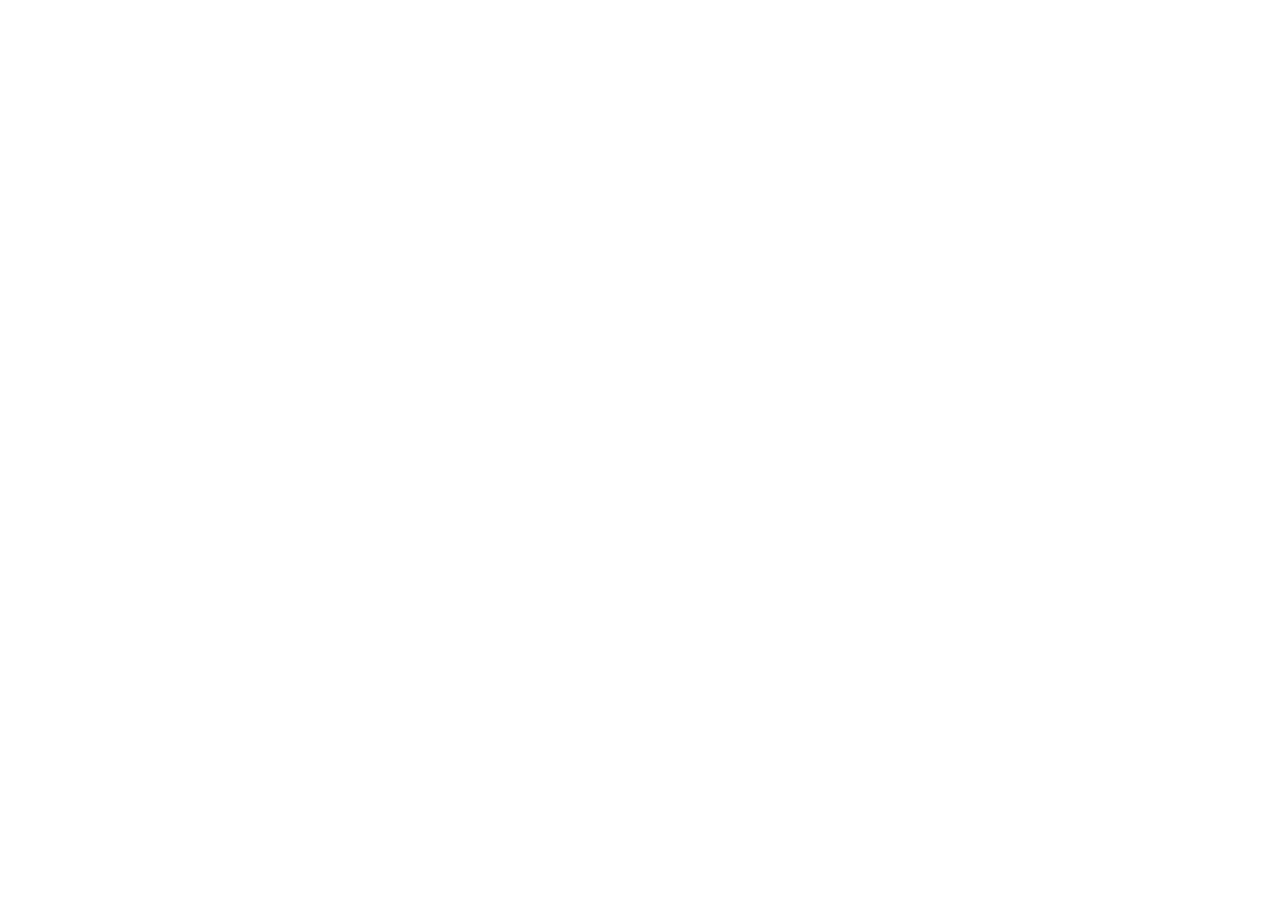
==== index.html @ e893b267 "Initialize Seven Minutes live review" ====
<!doctype html>
<html lang="en">
<head>
<meta charset="utf-8">
<meta name="viewport" content="width=device-width, initial-scale=1">
<title>Seven Minutes - Decision Memo v0.5 · Live Review</title>
<link rel="stylesheet" href="style.css">
<link rel="stylesheet" href="review.css">
</head>
<body>
<div id="app" class="doc" aria-live="polite"></div>
<script src="app.js" defer></script>
</body>
</html>
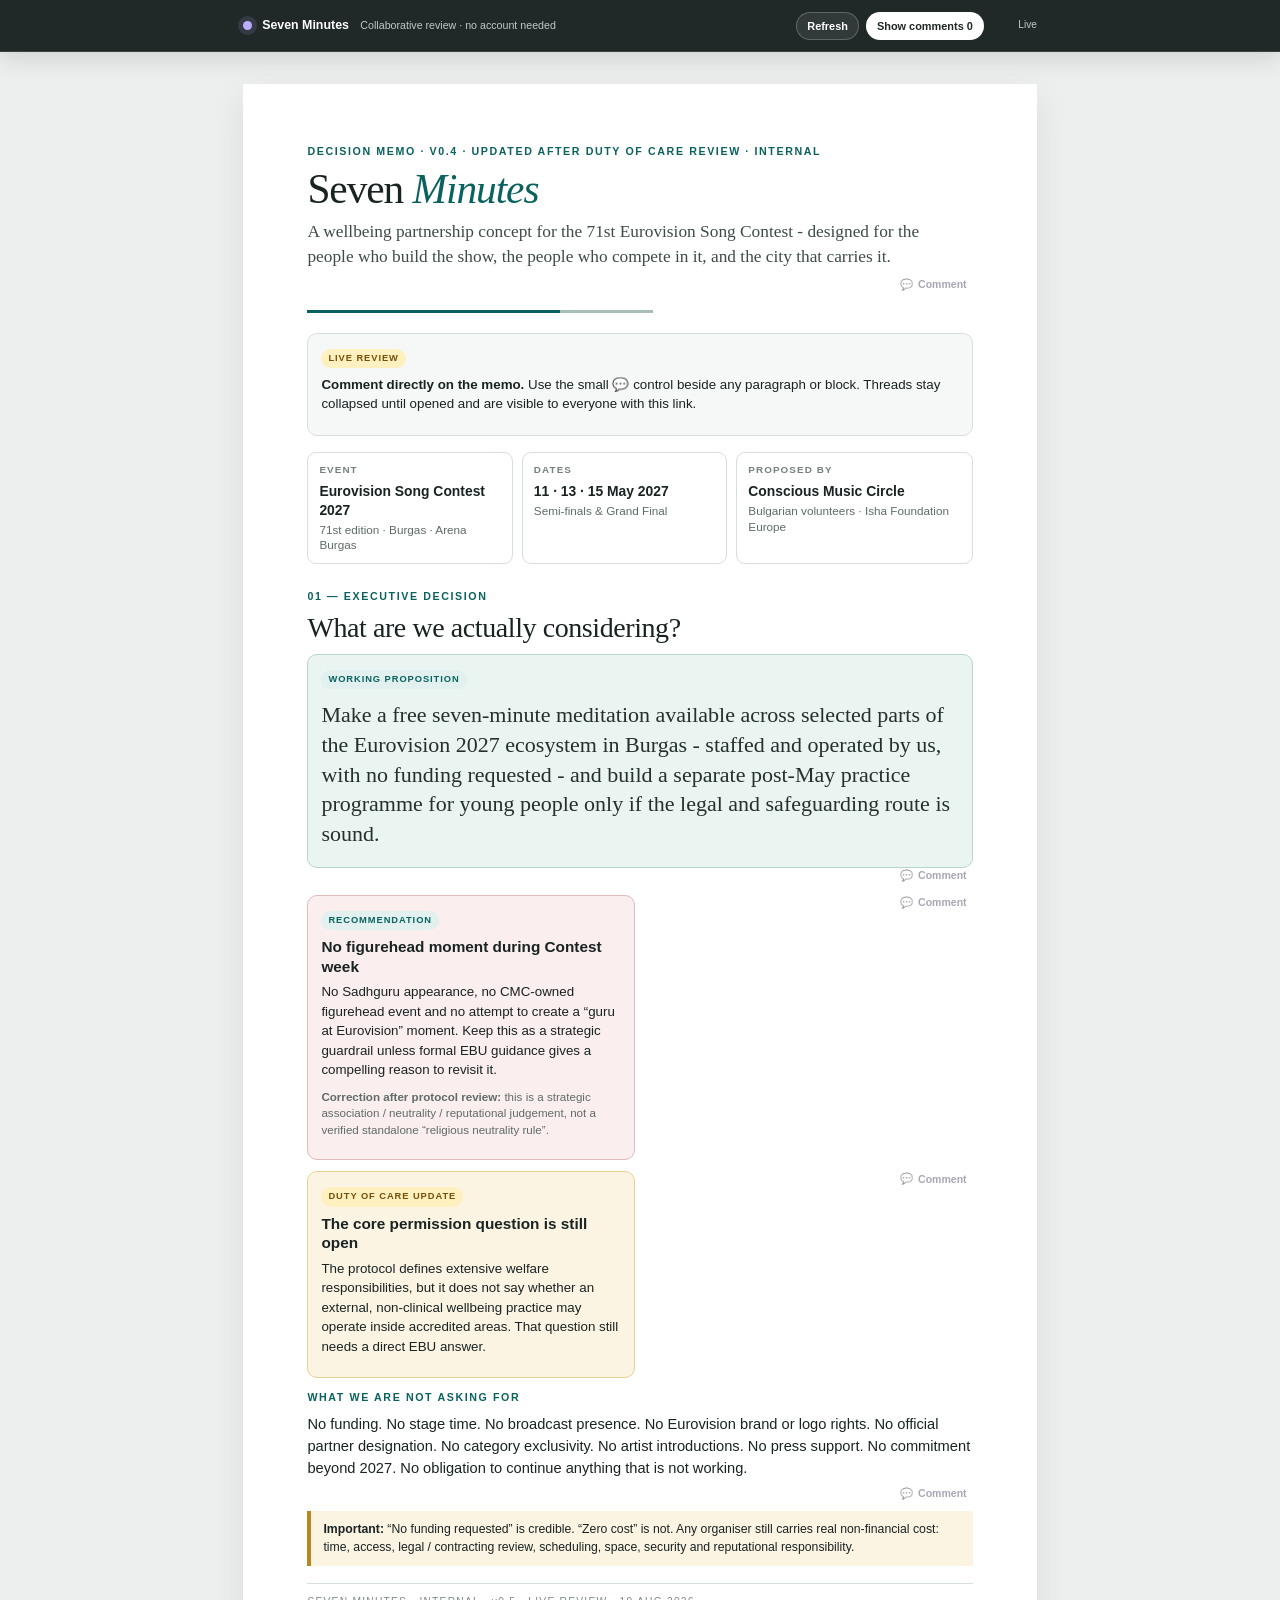
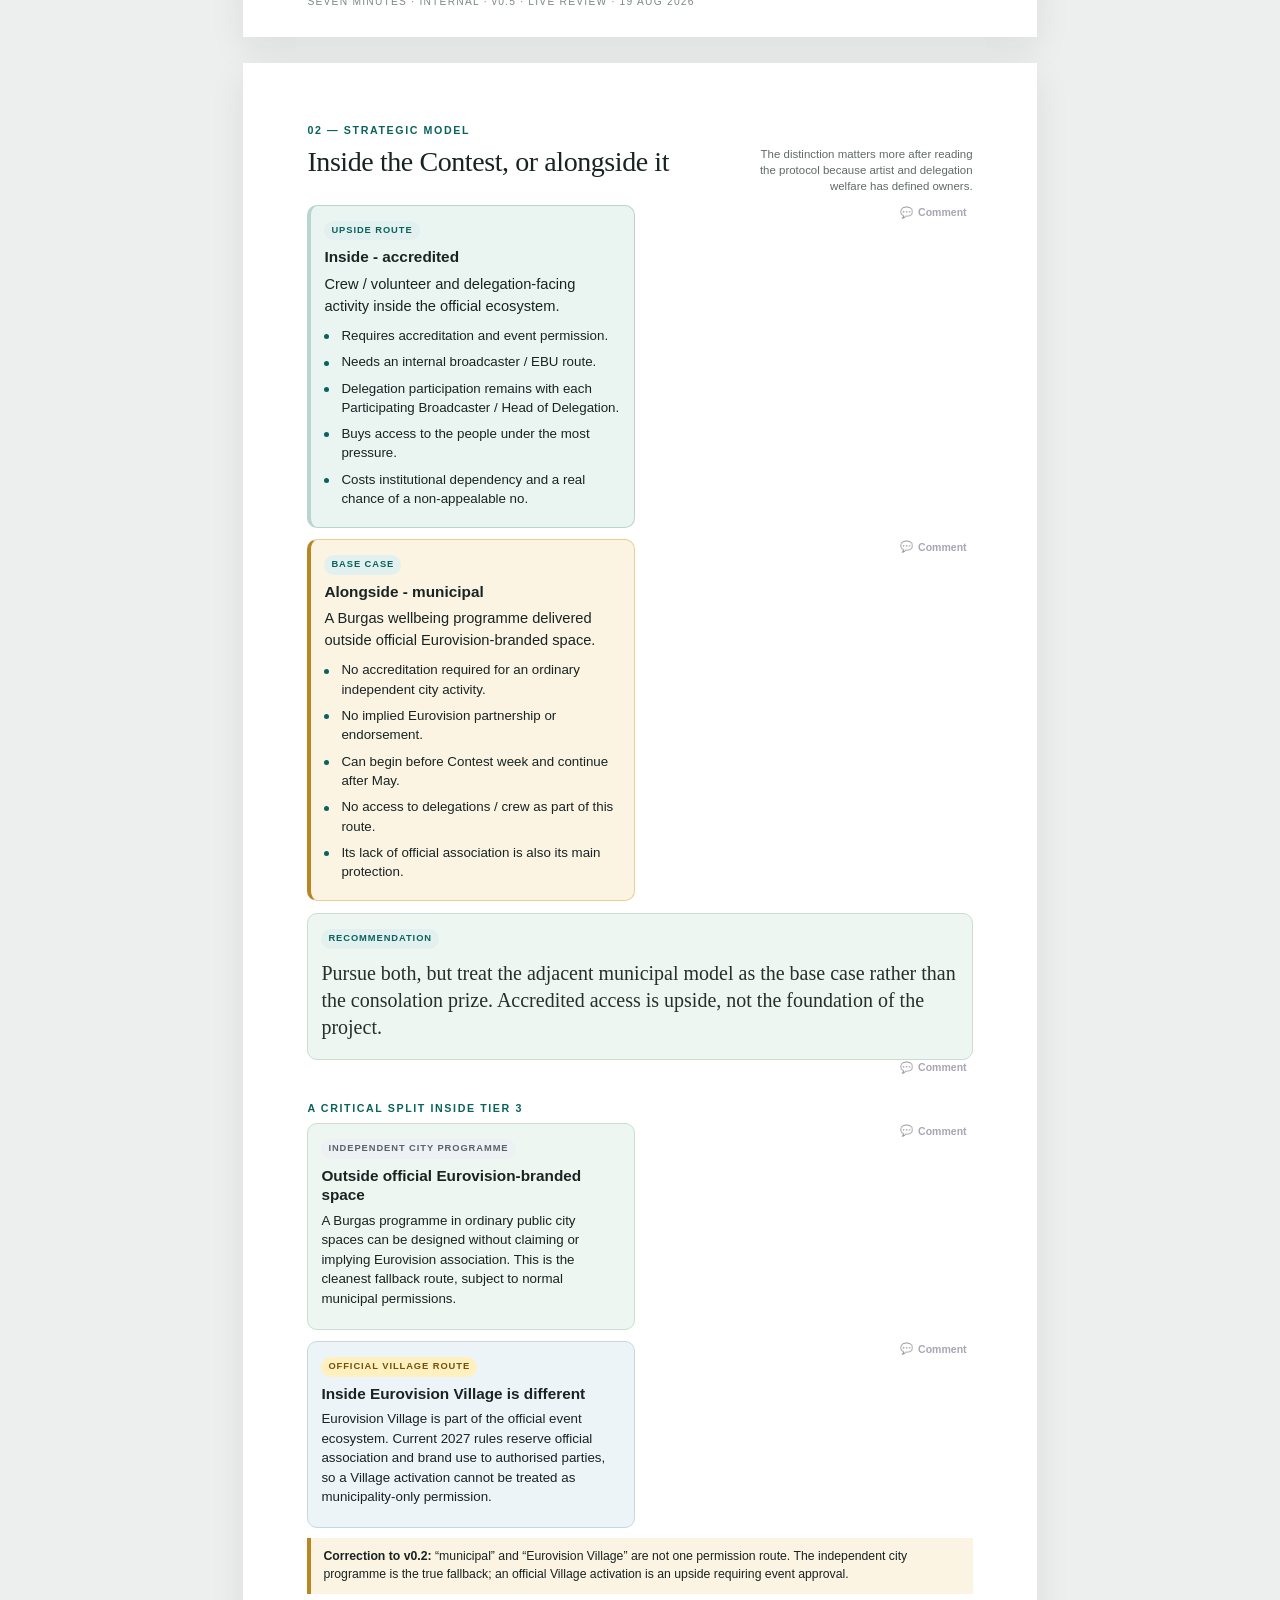
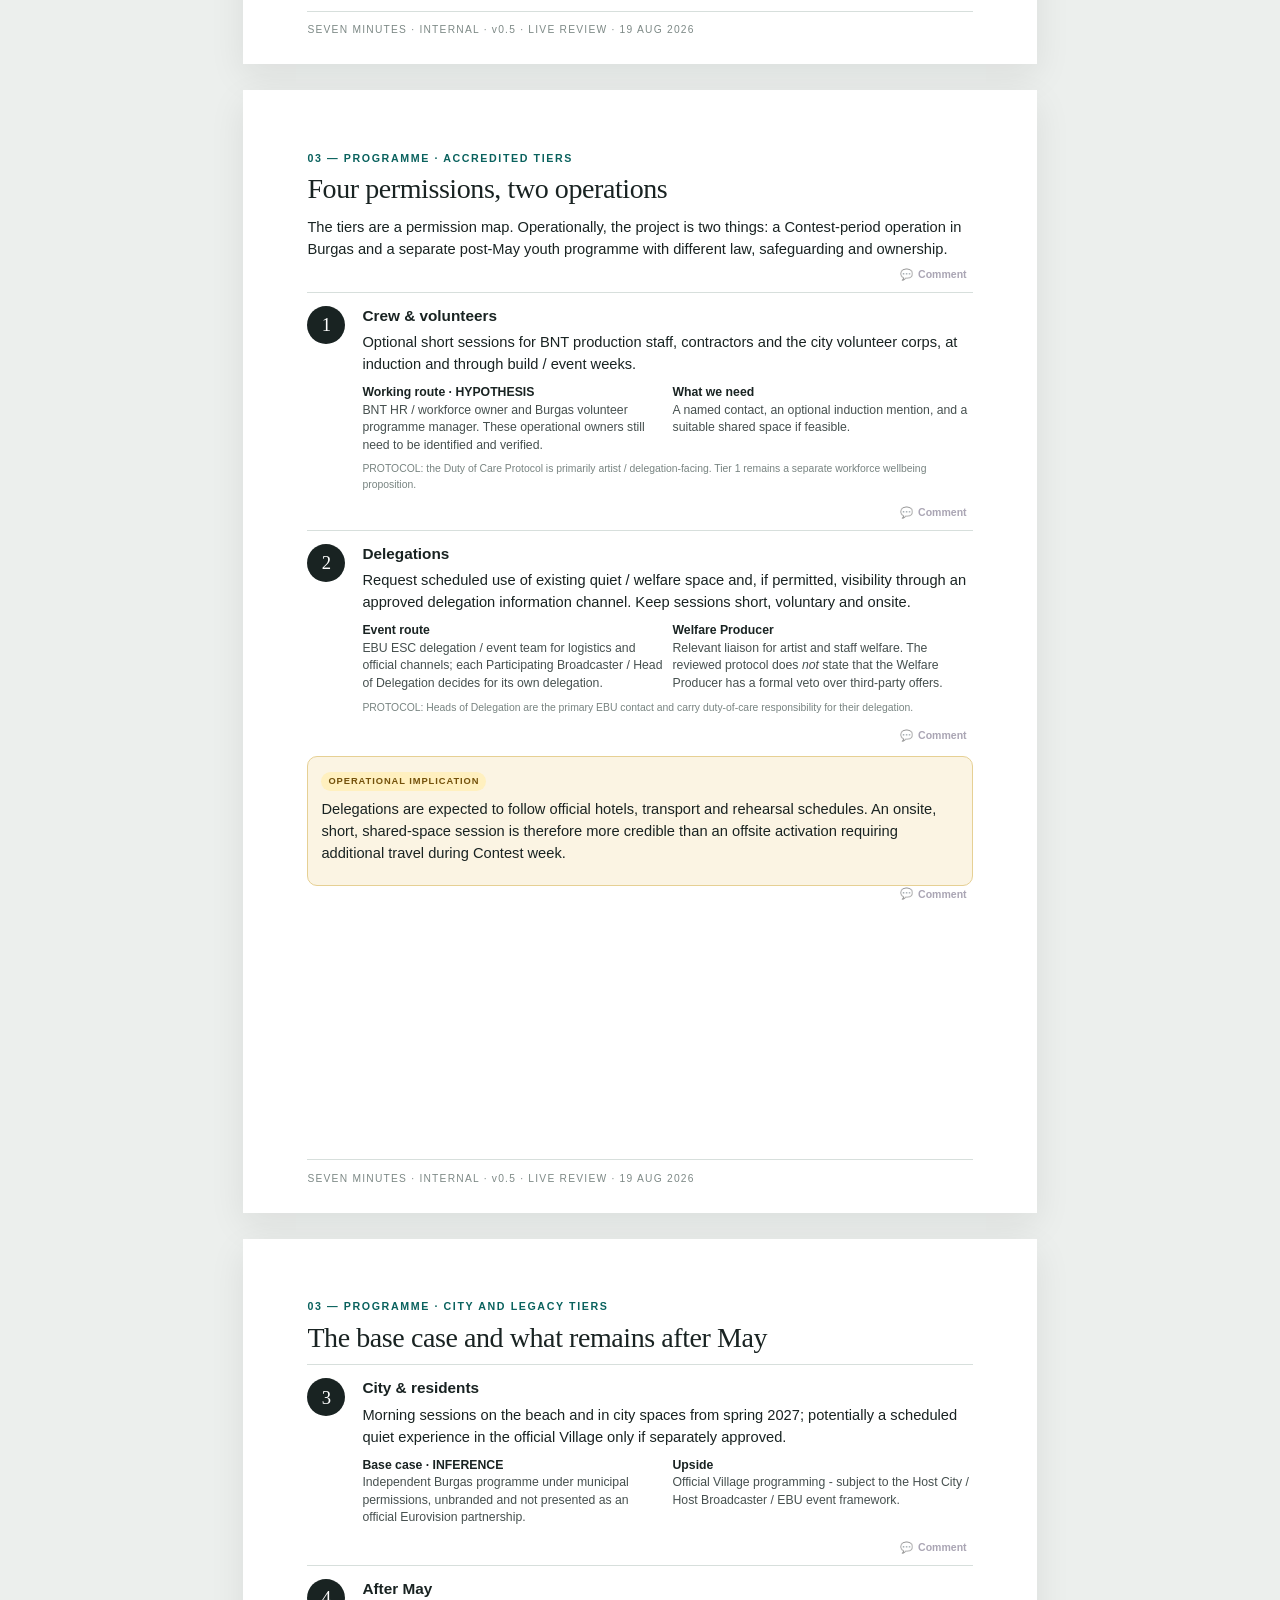
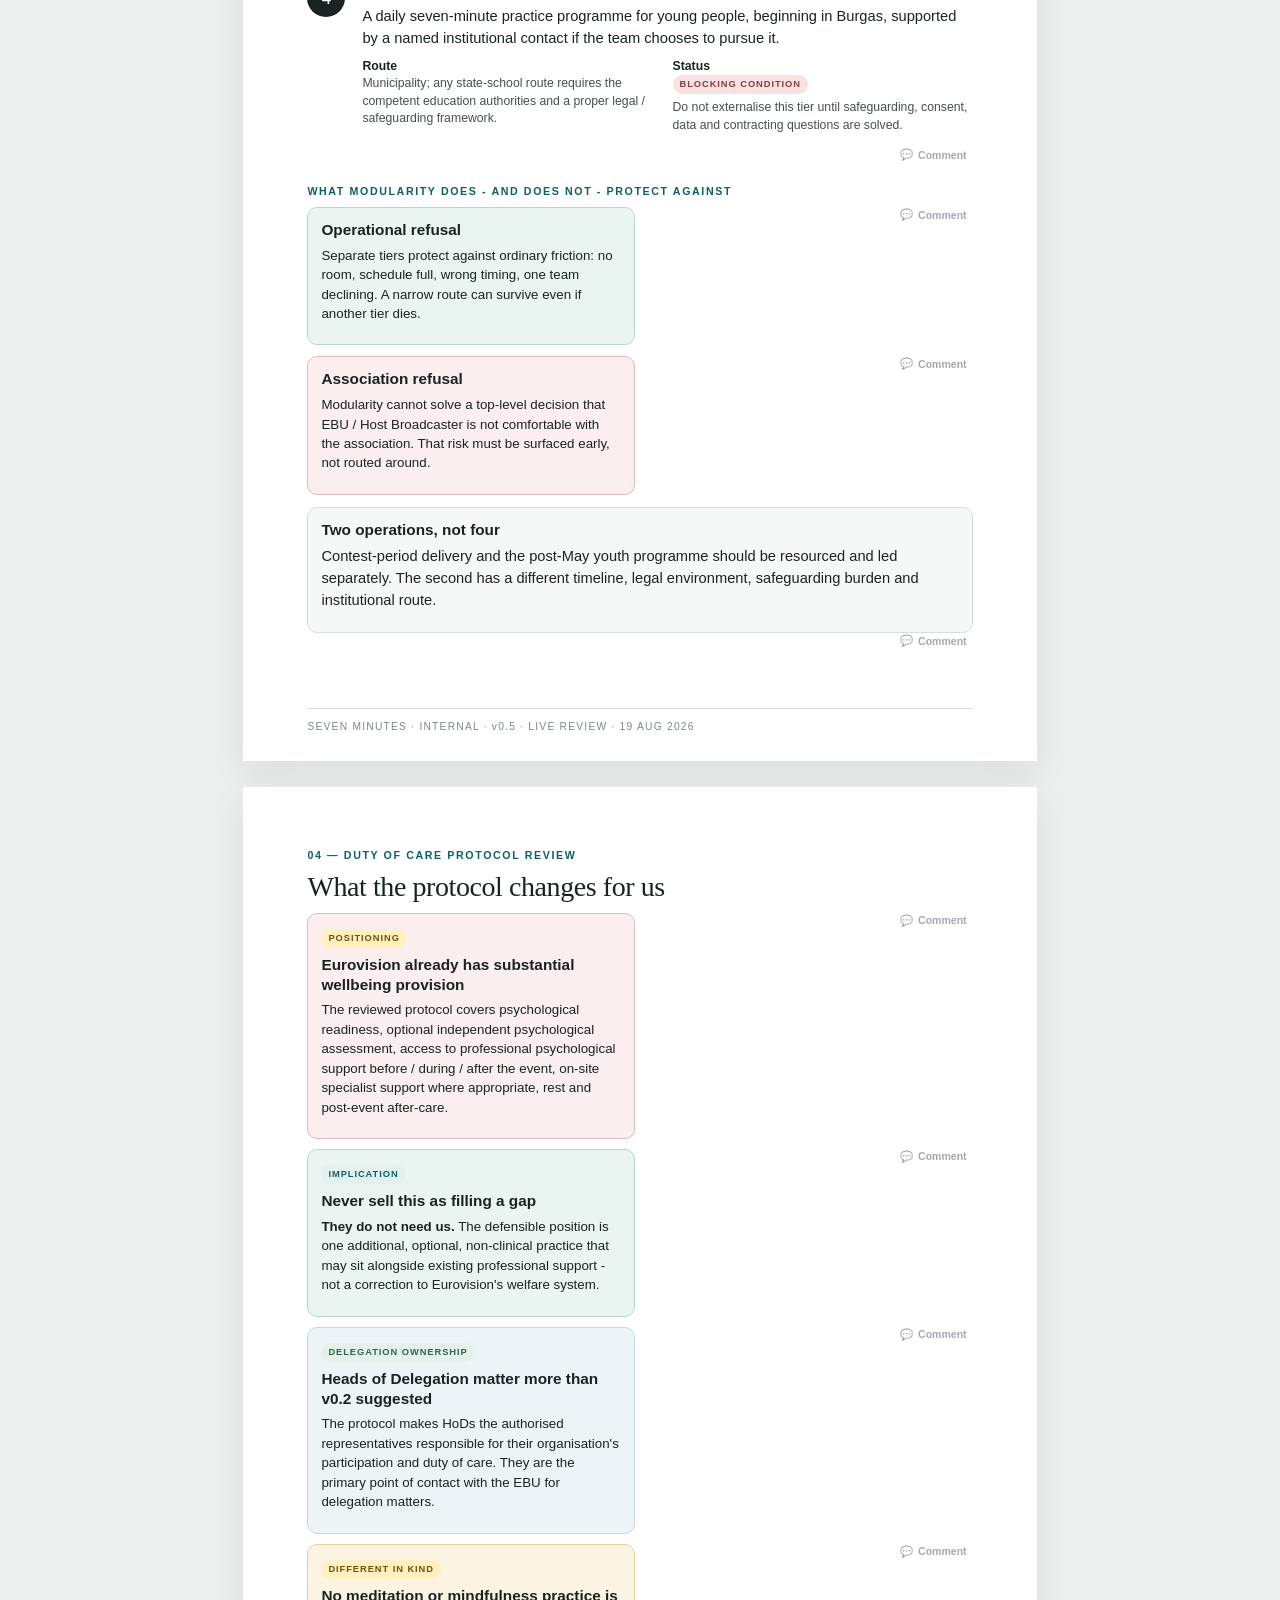
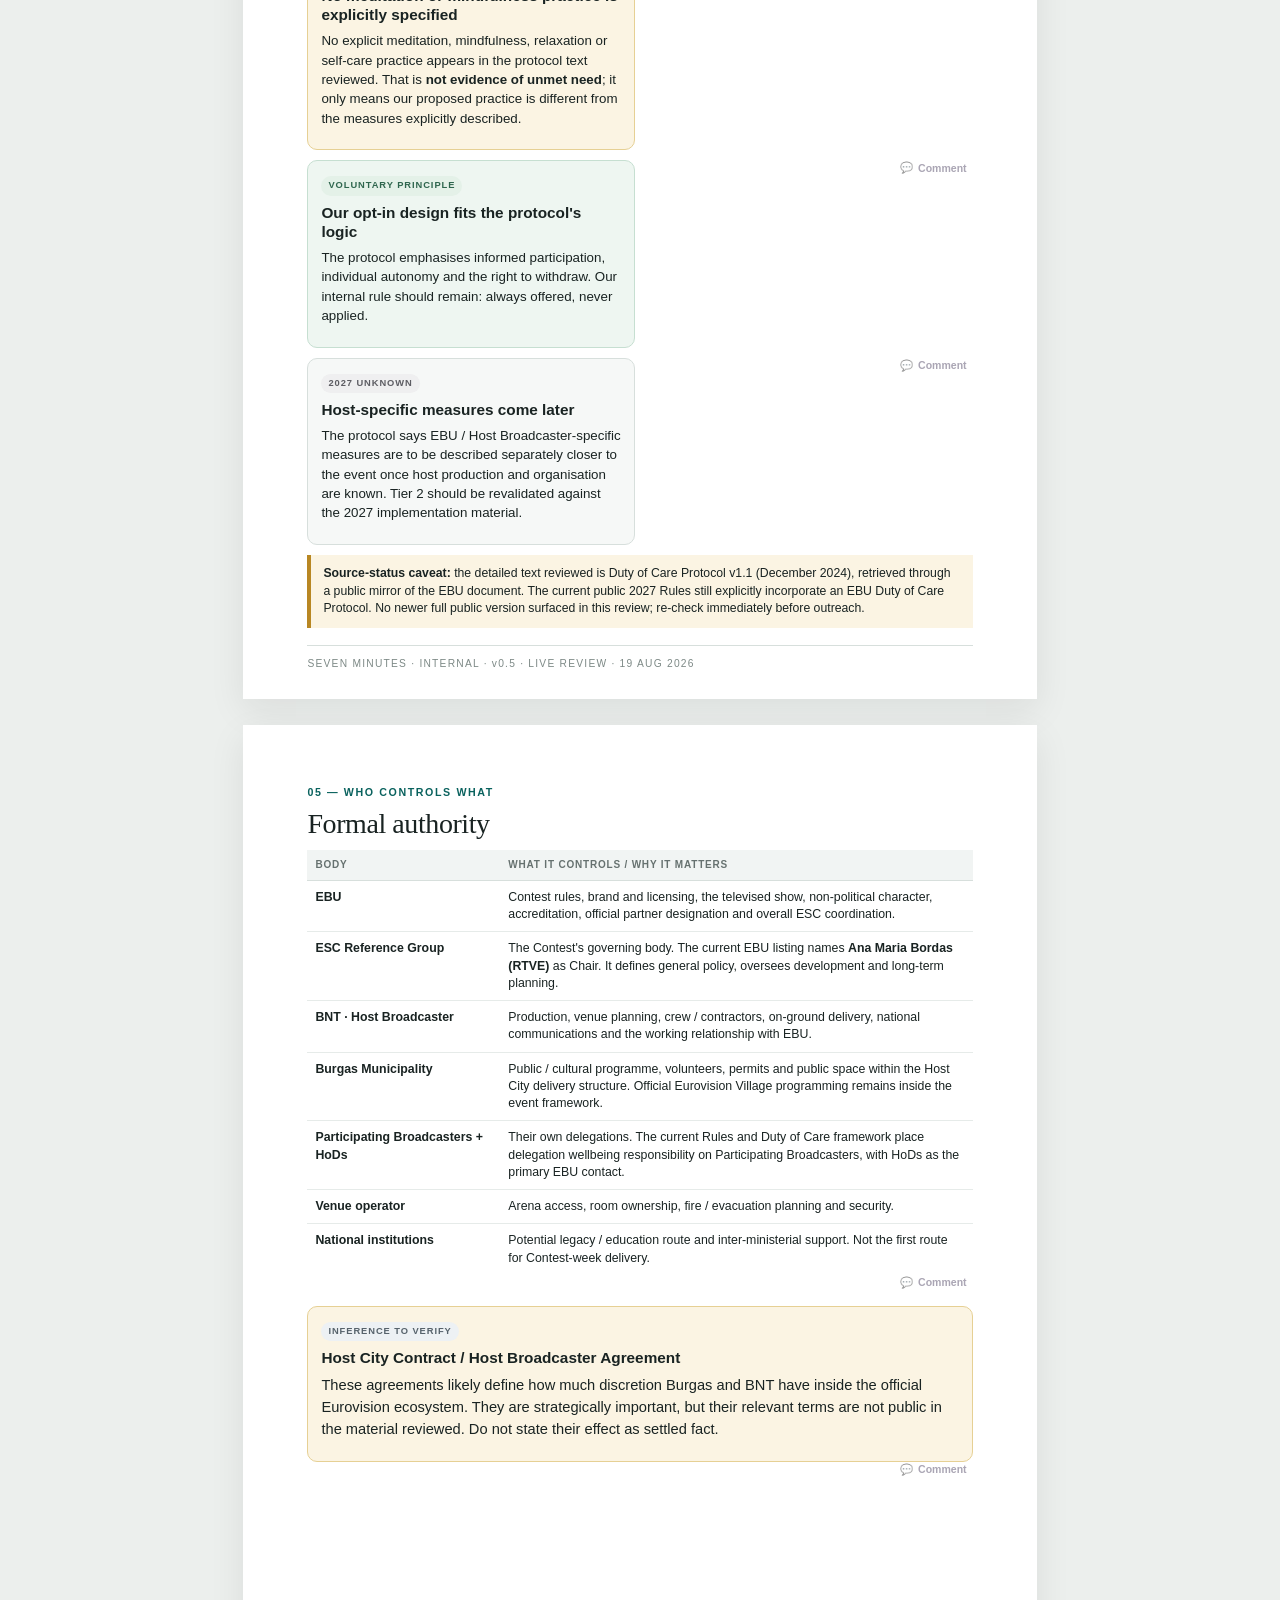
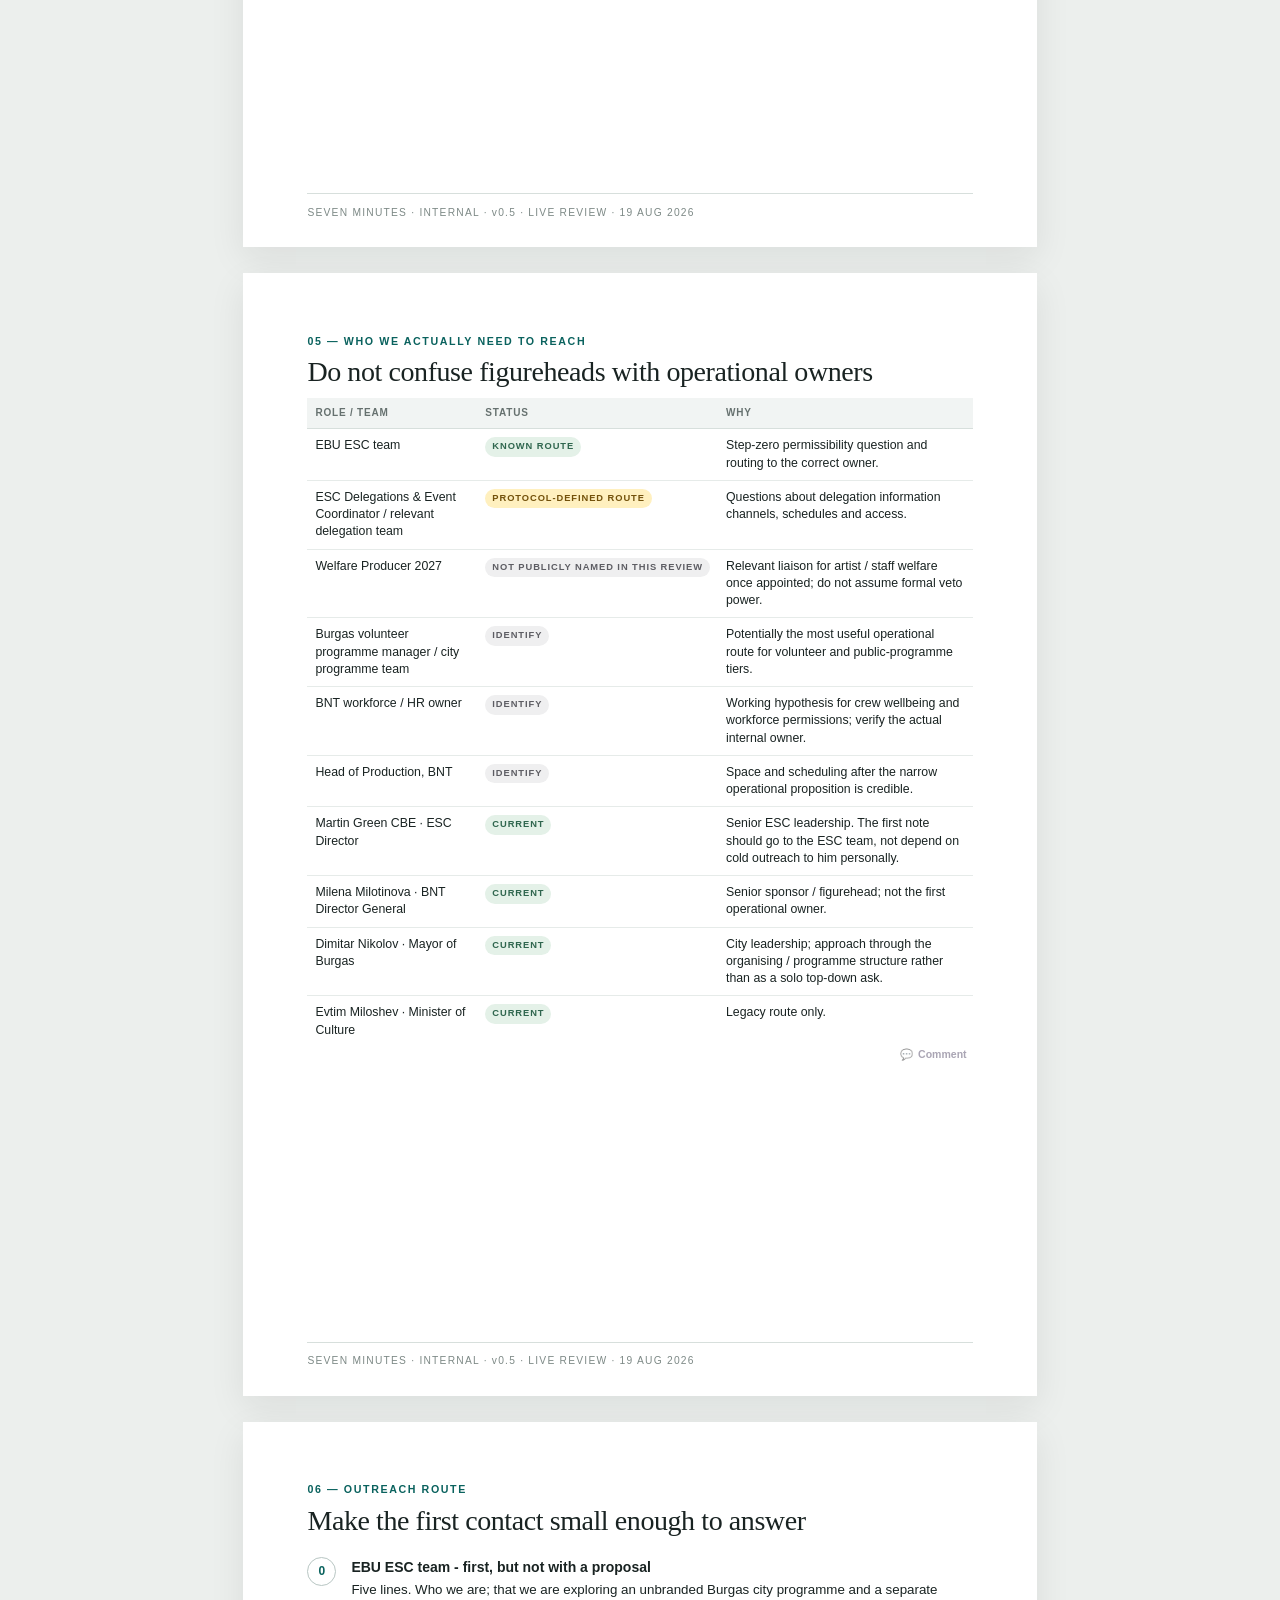
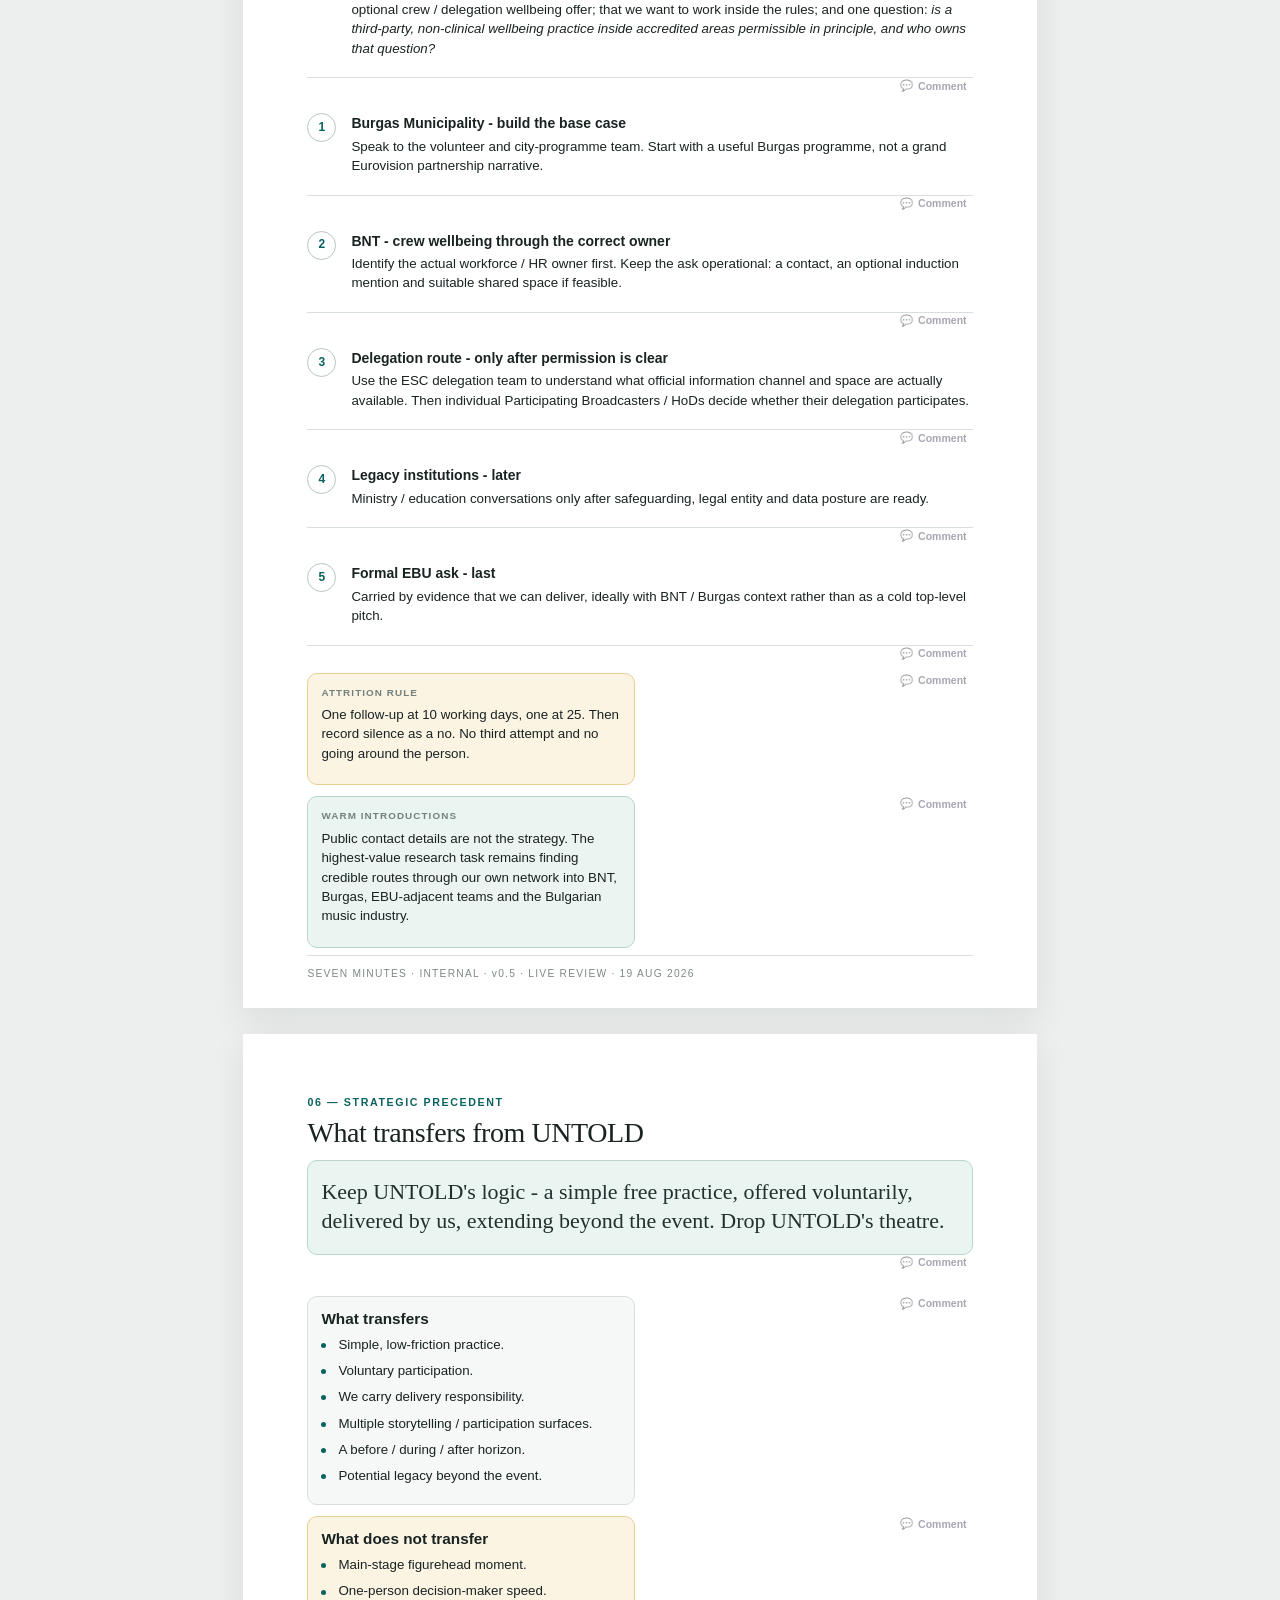
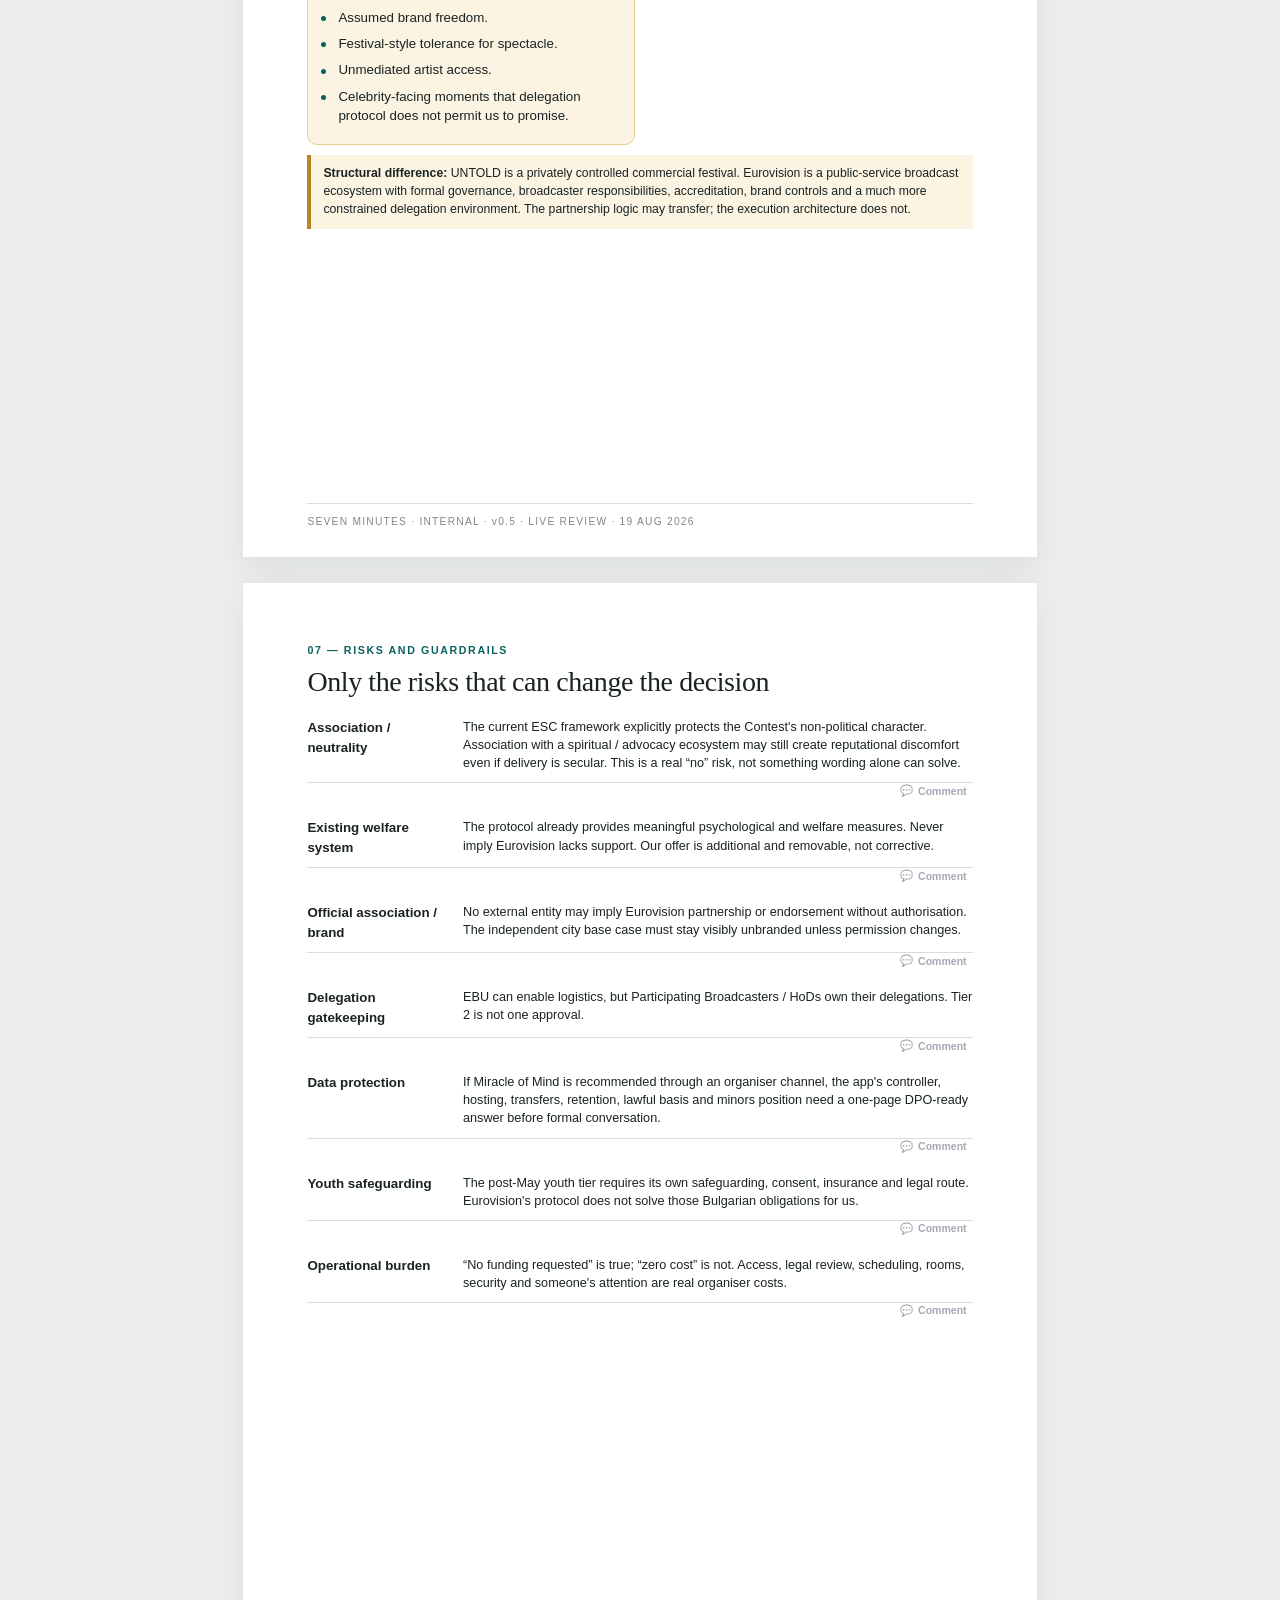
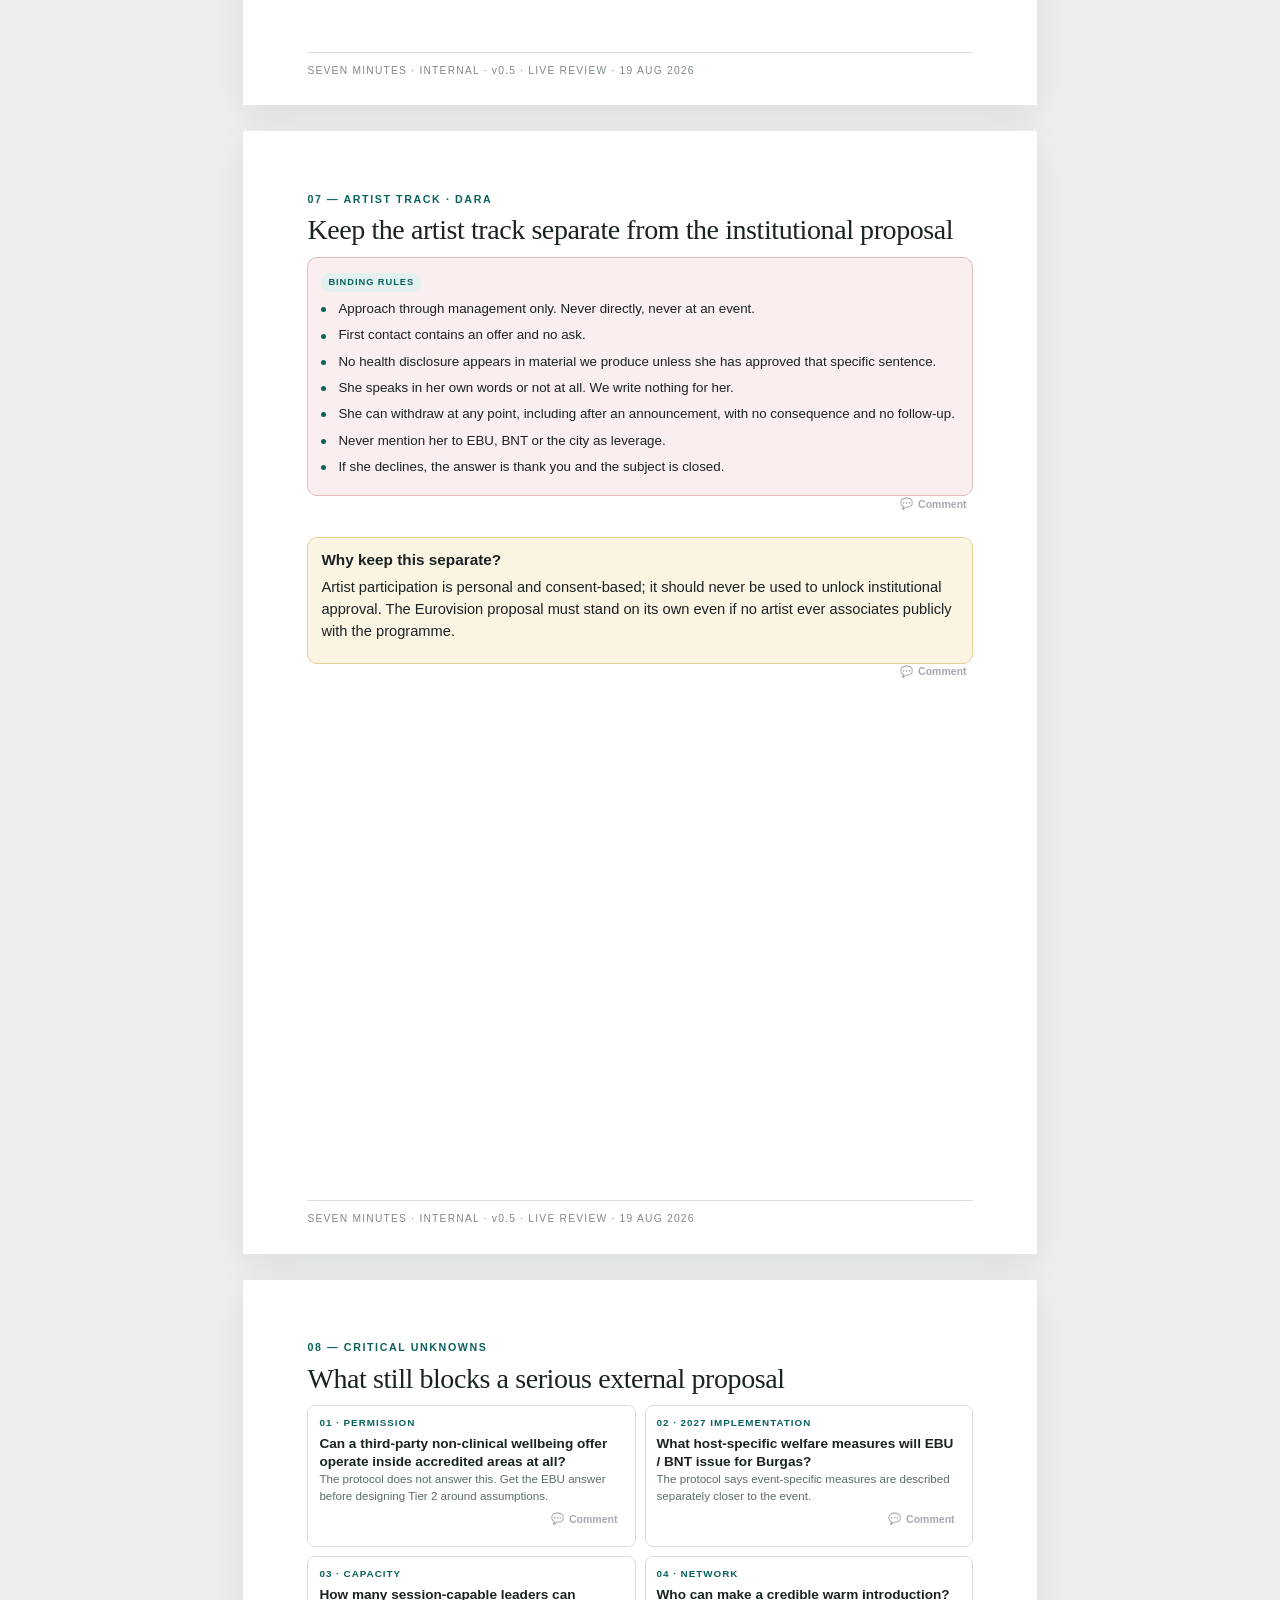
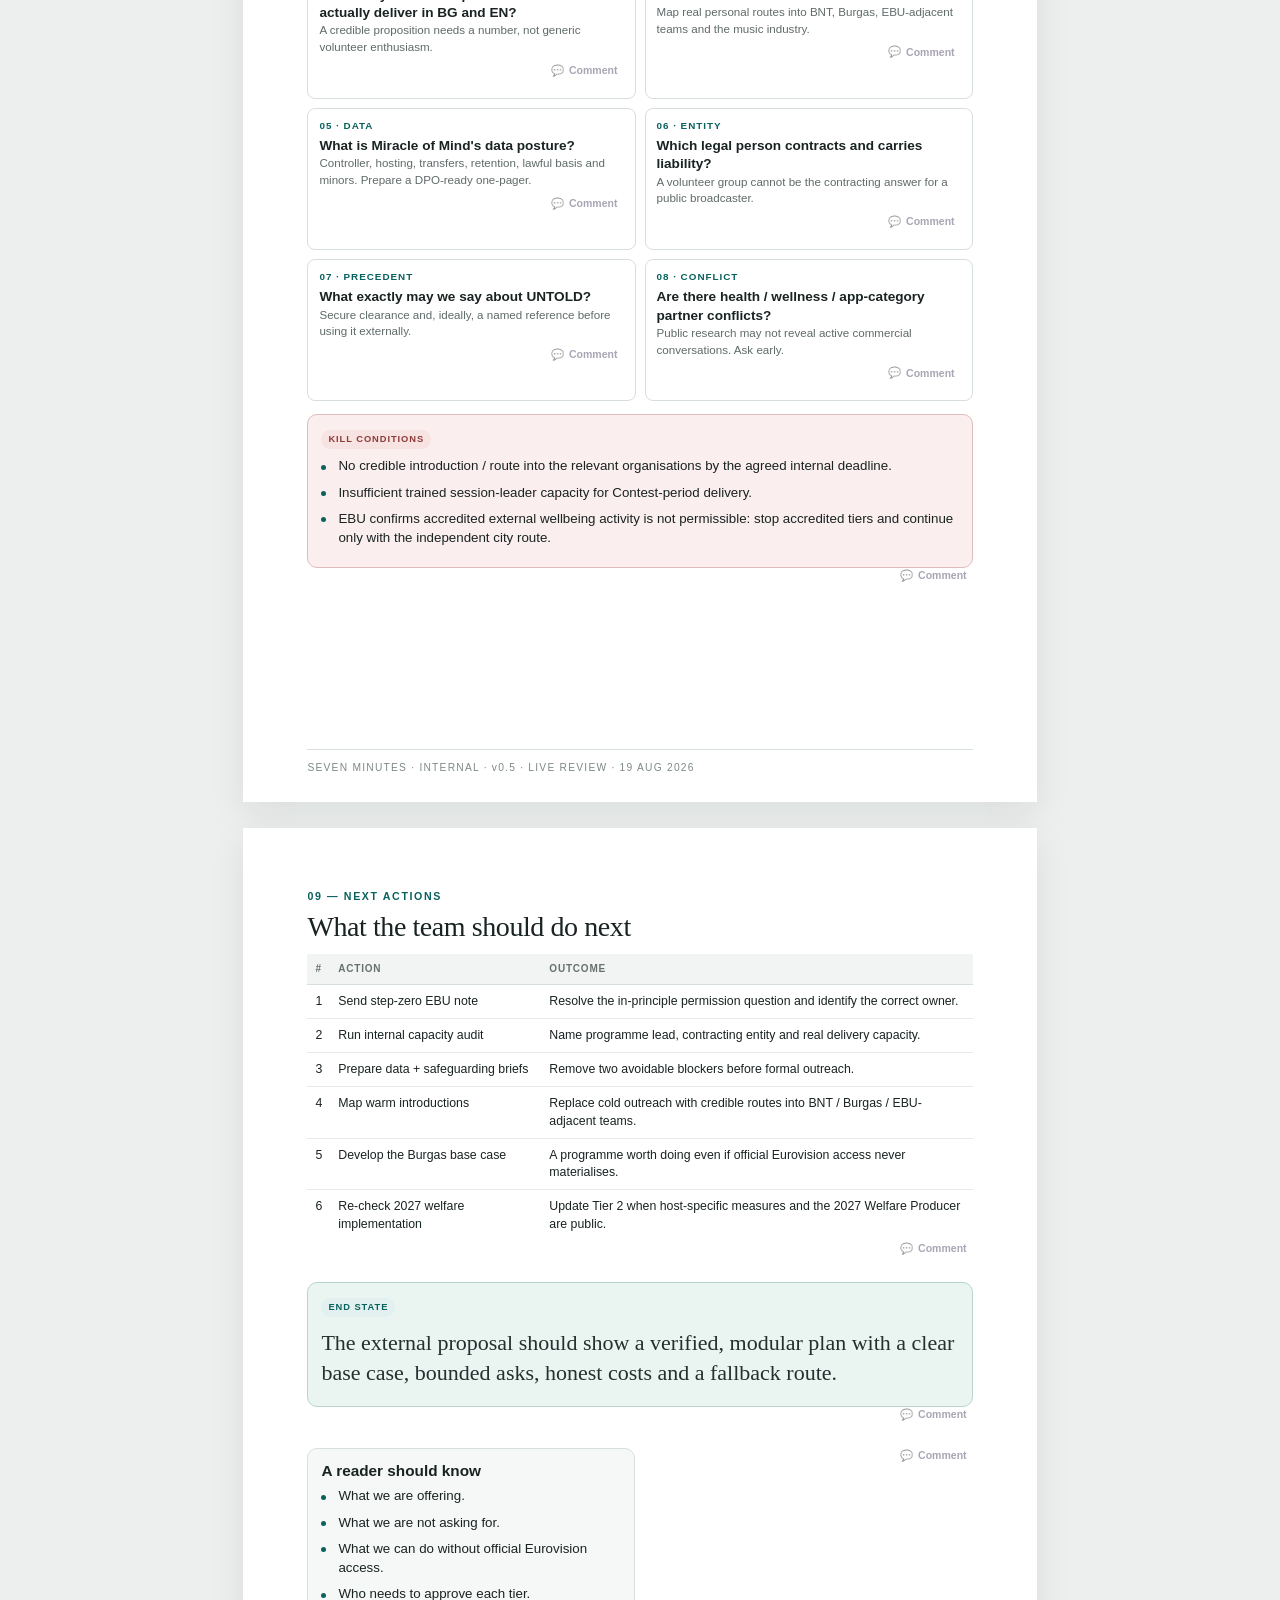
==== commit f9ef4641: "Trigger GitHub Pages deployment" ====
--- a/index.html
+++ b/index.html
@@ -10,5 +10,6 @@
 <body>
 <div id="app" class="doc" aria-live="polite"></div>
 <script src="app.js" defer></script>
+<!-- deploy-trigger: 2026-08-21 -->
 </body>
 </html>
--- a/style.css
+++ b/style.css
@@ -0,0 +1,45 @@
+:root{
+  --ink:#192322; --muted:#5f6b69; --line:#d7dfdc; --paper:#fff; --canvas:#ecefed;
+  --teal:#0a625e; --teal-soft:#eaf5f2; --gold:#b88723; --gold-soft:#fbf4e3;
+  --red:#974a48; --red-soft:#faeeee; --blue:#37657f; --blue-soft:#edf4f8;
+  --green:#3f735d; --green-soft:#eef6f1; --gray-soft:#f6f8f7;
+}
+*{box-sizing:border-box}
+html{scroll-behavior:smooth}
+body{margin:0;background:var(--canvas);color:var(--ink);font-family:Arial,Helvetica,sans-serif;font-size:11pt;line-height:1.46}
+.doc{padding:28px 0 64px}
+.sheet{width:210mm;min-height:297mm;margin:0 auto 26px;background:var(--paper);padding:16mm 17mm 16mm;box-shadow:0 12px 34px rgba(20,31,29,.08);position:relative}
+.sheet:after{content:"SEVEN MINUTES  ·  INTERNAL  ·  v0.5  ·  LIVE REVIEW  ·  19 AUG 2026";position:absolute;bottom:7mm;left:17mm;right:17mm;border-top:1px solid var(--line);padding-top:3mm;font-size:7.7pt;letter-spacing:.12em;color:#7d8986}
+.kicker,.section-no{font-size:8pt;font-weight:700;letter-spacing:.15em;text-transform:uppercase;color:var(--teal)}
+.kicker{margin:0 0 8px}.section-no{margin:0 0 7px}
+h1,h2,h3{margin:0;color:var(--ink)}
+h1{font-family:Georgia,'Times New Roman',serif;font-size:31pt;line-height:1.04;font-weight:400;letter-spacing:-.025em}
+h1 em{color:var(--teal);font-weight:400}
+h2{font-family:Georgia,'Times New Roman',serif;font-size:21pt;line-height:1.15;font-weight:400;letter-spacing:-.015em;margin-bottom:10px}
+h3{font-size:11.5pt;line-height:1.28;margin-bottom:6px}
+p{margin:0 0 9px}
+.lede{font-family:Georgia,'Times New Roman',serif;font-size:13pt;line-height:1.46;color:#3e4b49;max-width:165mm;margin-top:8px}
+.rule{height:3px;background:linear-gradient(90deg,var(--teal),var(--teal) 38%,#a8beb9 38%,#a8beb9 52%,transparent 52%);margin:18px 0 20px}
+.meta{display:grid;grid-template-columns:1fr 1fr 1.15fr;gap:9px;margin:16px 0 13px}
+.meta .item{border:1px solid var(--line);border-radius:9px;padding:10px 11px;min-height:72px}
+.label{font-size:7.4pt;font-weight:700;letter-spacing:.11em;text-transform:uppercase;color:#75817f;margin-bottom:5px}
+.value{font-size:10.4pt;font-weight:700;line-height:1.35}.sub{font-size:8.8pt;color:var(--muted);line-height:1.35;margin-top:2px}
+.cols2{display:grid;grid-template-columns:1fr 1fr;gap:11px}.cols3{display:grid;grid-template-columns:repeat(3,1fr);gap:9px}
+.card{border:1px solid var(--line);border-radius:10px;padding:12px 13px;background:#fff}
+.card.soft{background:var(--gray-soft)}.card.teal{background:var(--teal-soft);border-color:#b8d5ce}.card.gold{background:var(--gold-soft);border-color:#e6d094}.card.red{background:var(--red-soft);border-color:#dfbbbb}.card.blue{background:var(--blue-soft);border-color:#c3d8e4}.card.green{background:var(--green-soft);border-color:#c6dfd1}
+.badge{display:inline-block;font-size:7pt;line-height:1;font-weight:700;letter-spacing:.1em;text-transform:uppercase;padding:5px 7px;border-radius:999px;margin-bottom:7px;white-space:nowrap}
+.b-fact{background:#e4f1e8;color:#2f664e}.b-inf{background:#edf1f4;color:#56626b}.b-rec{background:#e2f1ef;color:#0a625e}.b-block{background:#f7e3e1;color:#8d3c3a}.b-update{background:#fff0bf;color:#73510b}.b-unknown{background:#efeff0;color:#5d5d63}.b-hyp{background:#f2ecfa;color:#624b86}
+.big-quote{font-family:Georgia,'Times New Roman',serif;font-size:16.5pt;line-height:1.35;color:#24302e;margin:4px 0 6px}
+.body{font-size:11pt;line-height:1.5}.small{font-size:10pt;line-height:1.46}.tiny{font-size:8.7pt;color:var(--muted);line-height:1.43}.note{font-size:8.6pt;color:var(--muted);line-height:1.4}
+ul.clean{list-style:none;padding:0;margin:0}ul.clean li{position:relative;padding-left:17px;margin:0 0 7px;font-size:10pt;line-height:1.45}ul.clean li:before{content:"";width:5px;height:5px;border-radius:50%;background:var(--teal);position:absolute;left:0;top:.62em}
+.split-title{display:flex;justify-content:space-between;align-items:flex-start;gap:14px;margin-bottom:11px}.split-title .note{max-width:58mm;text-align:right}
+.route{border-left:4px solid var(--teal);padding-left:13px}.route.alt{border-left-color:var(--gold)}
+.tier{display:grid;grid-template-columns:43px 1fr;gap:12px;padding:13px 0;border-top:1px solid var(--line)}.tier:first-of-type{border-top:0}.tier-num{width:38px;height:38px;border-radius:50%;display:flex;align-items:center;justify-content:center;background:var(--ink);color:white;font-family:Georgia,serif;font-size:14pt}.tier-grid{display:grid;grid-template-columns:1fr 1fr;gap:10px;margin-top:7px}.mini{font-size:9.2pt;line-height:1.43;color:#46504f}.mini strong{color:var(--ink)}
+table{width:100%;border-collapse:collapse;margin-top:10px;font-size:9.25pt;line-height:1.4}th{font-size:7.5pt;text-transform:uppercase;letter-spacing:.08em;text-align:left;color:#66716f;background:#f1f4f3;padding:8px;border-bottom:1px solid var(--line)}td{vertical-align:top;padding:8px;border-bottom:1px solid #e6ebe9}tr:last-child td{border-bottom:0}.authority td:first-child{font-weight:700;width:29%}
+.sequence{margin-top:5px}.step{display:grid;grid-template-columns:34px 1fr;gap:10px;padding:10px 0;border-bottom:1px solid var(--line)}.step:last-child{border-bottom:0}.step-num{width:29px;height:29px;border:1px solid #b8c6c3;border-radius:50%;display:flex;align-items:center;justify-content:center;color:var(--teal);font-weight:700;font-size:9pt}.step strong{display:block;font-size:10.5pt;margin-bottom:3px}
+.protocol-grid{display:grid;grid-template-columns:1fr 1fr;gap:10px}.source-tag{font-size:7.8pt;color:#788481;margin-top:7px}
+.risk{padding:10px 0;border-bottom:1px solid var(--line);display:grid;grid-template-columns:38mm 1fr;gap:12px}.risk:last-child{border-bottom:0}.risk strong{font-size:10pt}.risk p{font-size:9.5pt;line-height:1.43;margin:0}
+.decision-list{display:grid;grid-template-columns:1fr 1fr;gap:9px}.decision{border:1px solid var(--line);border-radius:8px;padding:10px 11px}.decision .num{font-size:7.4pt;color:var(--teal);font-weight:700;letter-spacing:.1em;margin-bottom:4px}.decision strong{font-size:10.2pt;display:block;line-height:1.35}.source-list{display:grid;grid-template-columns:1fr 1fr;gap:8px 15px;margin-top:10px}.source{font-size:8.6pt;line-height:1.42;border-top:1px solid #e4e9e7;padding-top:7px}.source strong{display:block;font-size:8.7pt}
+.caveat{padding:10px 12px;border-left:4px solid var(--gold);background:var(--gold-soft);font-size:9.2pt;line-height:1.45;margin:10px 0}.keyline{border-top:1px solid var(--line);margin:16px 0}.spacer8{height:8px}.spacer12{height:12px}.spacer16{height:16px}
+@media(max-width:900px){body{font-size:16px}.sheet{width:calc(100% - 24px);min-height:auto;padding:28px 24px}.sheet:after{display:none}.meta,.cols2,.cols3,.protocol-grid,.decision-list,.source-list,.tier-grid{grid-template-columns:1fr}.split-title{display:block}.split-title .note{text-align:left;max-width:none;margin-top:8px}.doc{padding-top:12px}}
+@media print{@page{size:A4;margin:0}body{background:#fff}.doc{padding:0}.sheet{width:210mm;height:297mm;min-height:297mm;margin:0;box-shadow:none;break-after:page;page-break-after:always;overflow:hidden}.sheet:last-child{break-after:auto;page-break-after:auto}}
--- a/review.css
+++ b/review.css
@@ -0,0 +1,4 @@
+:root{--comment:#7457df;--comment-soft:#f5f2ff;--comment-line:#dcd3ff}
+body.review-ready{padding-top:56px}.review-bar{position:fixed;z-index:1000;top:0;left:0;right:0;height:52px;display:flex;align-items:center;justify-content:center;background:rgba(25,35,34,.97);color:#fff;border-bottom:1px solid rgba(255,255,255,.12);box-shadow:0 7px 24px rgba(0,0,0,.12)}.review-bar-inner{width:min(210mm,calc(100% - 28px));display:flex;align-items:center;justify-content:space-between;gap:12px}.review-brand{display:flex;align-items:center;gap:10px;min-width:0}.review-dot{width:9px;height:9px;border-radius:50%;background:#bdaeff;box-shadow:0 0 0 5px rgba(189,174,255,.13)}.review-title{font-size:9.3pt;font-weight:700;white-space:nowrap;overflow:hidden;text-overflow:ellipsis}.review-sub{font-size:8pt;color:#bfc9c6;margin-left:8px;font-weight:400}.review-actions{display:flex;align-items:center;gap:7px}.review-pill{appearance:none;border:1px solid rgba(255,255,255,.22);background:rgba(255,255,255,.08);color:#fff;border-radius:999px;padding:7px 10px;font:600 8.2pt Arial,sans-serif;cursor:pointer}.review-pill.primary{background:#fff;color:#202625}.review-status{font-size:7.6pt;color:#bfc9c6;min-width:46px;text-align:right}.commentable{position:relative}.comment-zone{margin:-2px 0 10px;min-height:15px}.comment-marker{width:max-content;margin:2px 0 0 auto;display:flex;align-items:center;gap:5px;border:0;background:transparent;color:#6e667f;cursor:pointer;padding:1px;font:600 7.9pt Arial,sans-serif;opacity:.58;transition:.15s}.comment-marker:hover,.comment-marker.has-comments,.commentable:hover+.comment-zone .comment-marker{opacity:1;color:#5b42d6}.comment-thread{display:none;border-left:3px solid var(--comment);background:var(--comment-soft);border-radius:0 10px 10px 0;margin:6px 0 14px;padding:10px 11px 11px}.comment-thread-head{display:flex;justify-content:space-between;align-items:center;margin-bottom:7px}.comment-thread-title{font-size:7.8pt;font-weight:700;color:#5e4abc;text-transform:uppercase;letter-spacing:.08em}.comment-close{border:0;background:transparent;color:#756c8a;font-size:15px;cursor:pointer}.comment-list{display:grid;gap:7px}.comment-item{background:#fff;border:1px solid var(--comment-line);border-radius:8px;padding:8px 9px}.comment-meta{display:flex;align-items:baseline;gap:7px;margin-bottom:3px}.comment-name{font-weight:700;font-size:8.8pt}.comment-time{font-size:7.2pt;color:#8c849d}.comment-text{font-size:9pt;line-height:1.42;white-space:pre-wrap;overflow-wrap:anywhere}.comment-empty{font-size:8.4pt;color:#797188;margin-bottom:7px}.comment-form{margin-top:8px;padding-top:8px;border-top:1px solid var(--comment-line)}.comment-fields{display:grid;grid-template-columns:145px 1fr;gap:7px}.comment-input,.comment-textarea{width:100%;border:1px solid #cfc6ee;border-radius:8px;background:#fff;color:#25212d;font:9pt Arial,sans-serif;padding:8px;outline:none}.comment-textarea{min-height:68px;resize:vertical;line-height:1.4}.comment-input:focus,.comment-textarea:focus{border-color:#8b72ed;box-shadow:0 0 0 3px rgba(122,90,248,.10)}.comment-form-actions{display:flex;align-items:center;justify-content:space-between;gap:8px;margin-top:7px}.comment-hint{font-size:7.3pt;color:#8a8297}.comment-submit{border:0;background:#5e47d7;color:#fff;border-radius:999px;padding:7px 12px;font:700 8.2pt Arial,sans-serif;cursor:pointer}.comment-submit:disabled{opacity:.5}.comment-error{display:none;margin-top:6px;color:#9b3f3f;font-size:8pt}.comment-error.show{display:block}.review-toast{position:fixed;z-index:1200;left:50%;bottom:22px;transform:translateX(-50%) translateY(10px);background:#202625;color:#fff;border-radius:999px;padding:9px 13px;font:600 8.3pt Arial,sans-serif;opacity:0;pointer-events:none;transition:.2s;box-shadow:0 10px 30px rgba(0,0,0,.18)}.review-toast.show{opacity:1;transform:translateX(-50%) translateY(0)}
+@media(max-width:800px){body.review-ready{padding-top:50px}.review-bar{height:48px}.review-bar-inner{width:calc(100% - 18px)}.review-sub,.review-status{display:none}.review-title{font-size:8.4pt}.review-pill{padding:6px 8px;font-size:7.8pt}.comment-marker{opacity:.92}.comment-thread{padding:9px}.comment-fields{grid-template-columns:1fr}.comment-textarea{min-height:80px}}
+@media print{body.review-ready{padding-top:0}.review-bar,.comment-zone,.review-toast,[data-review-ui=true]{display:none!important}}
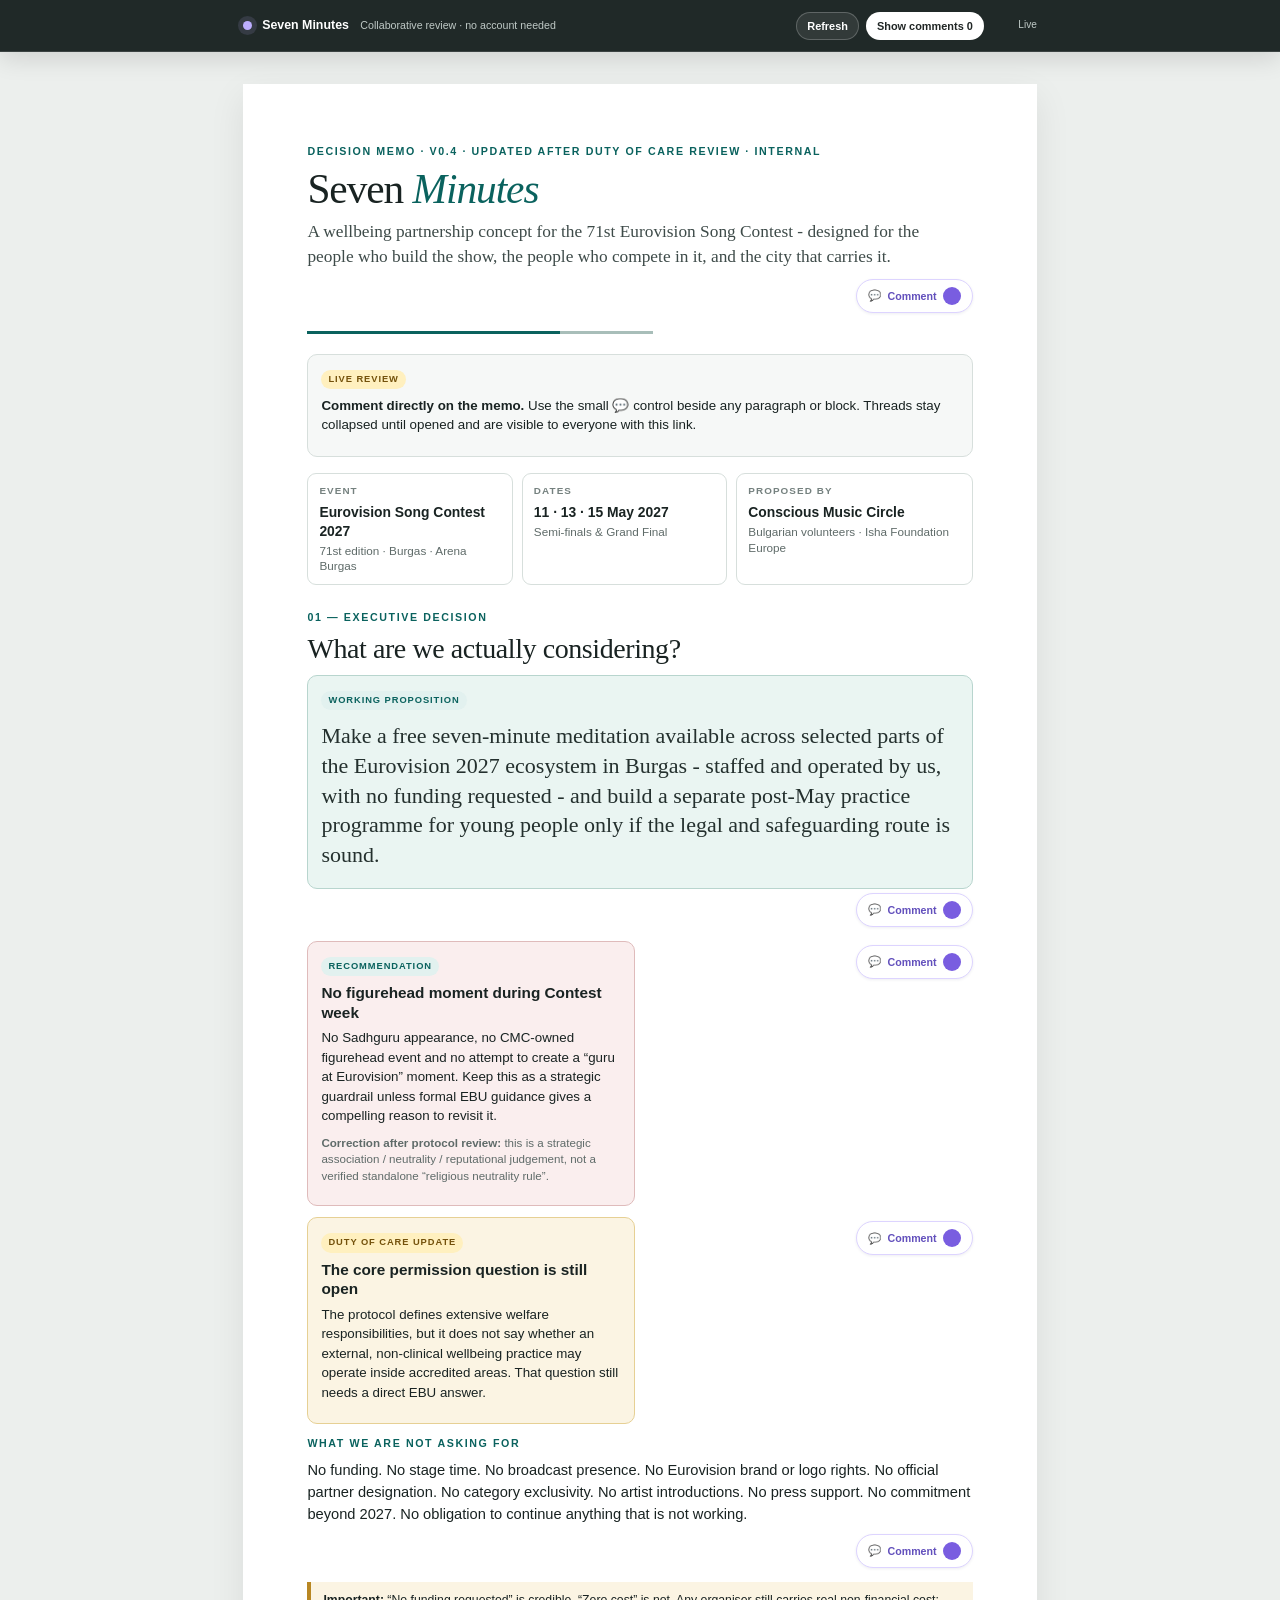
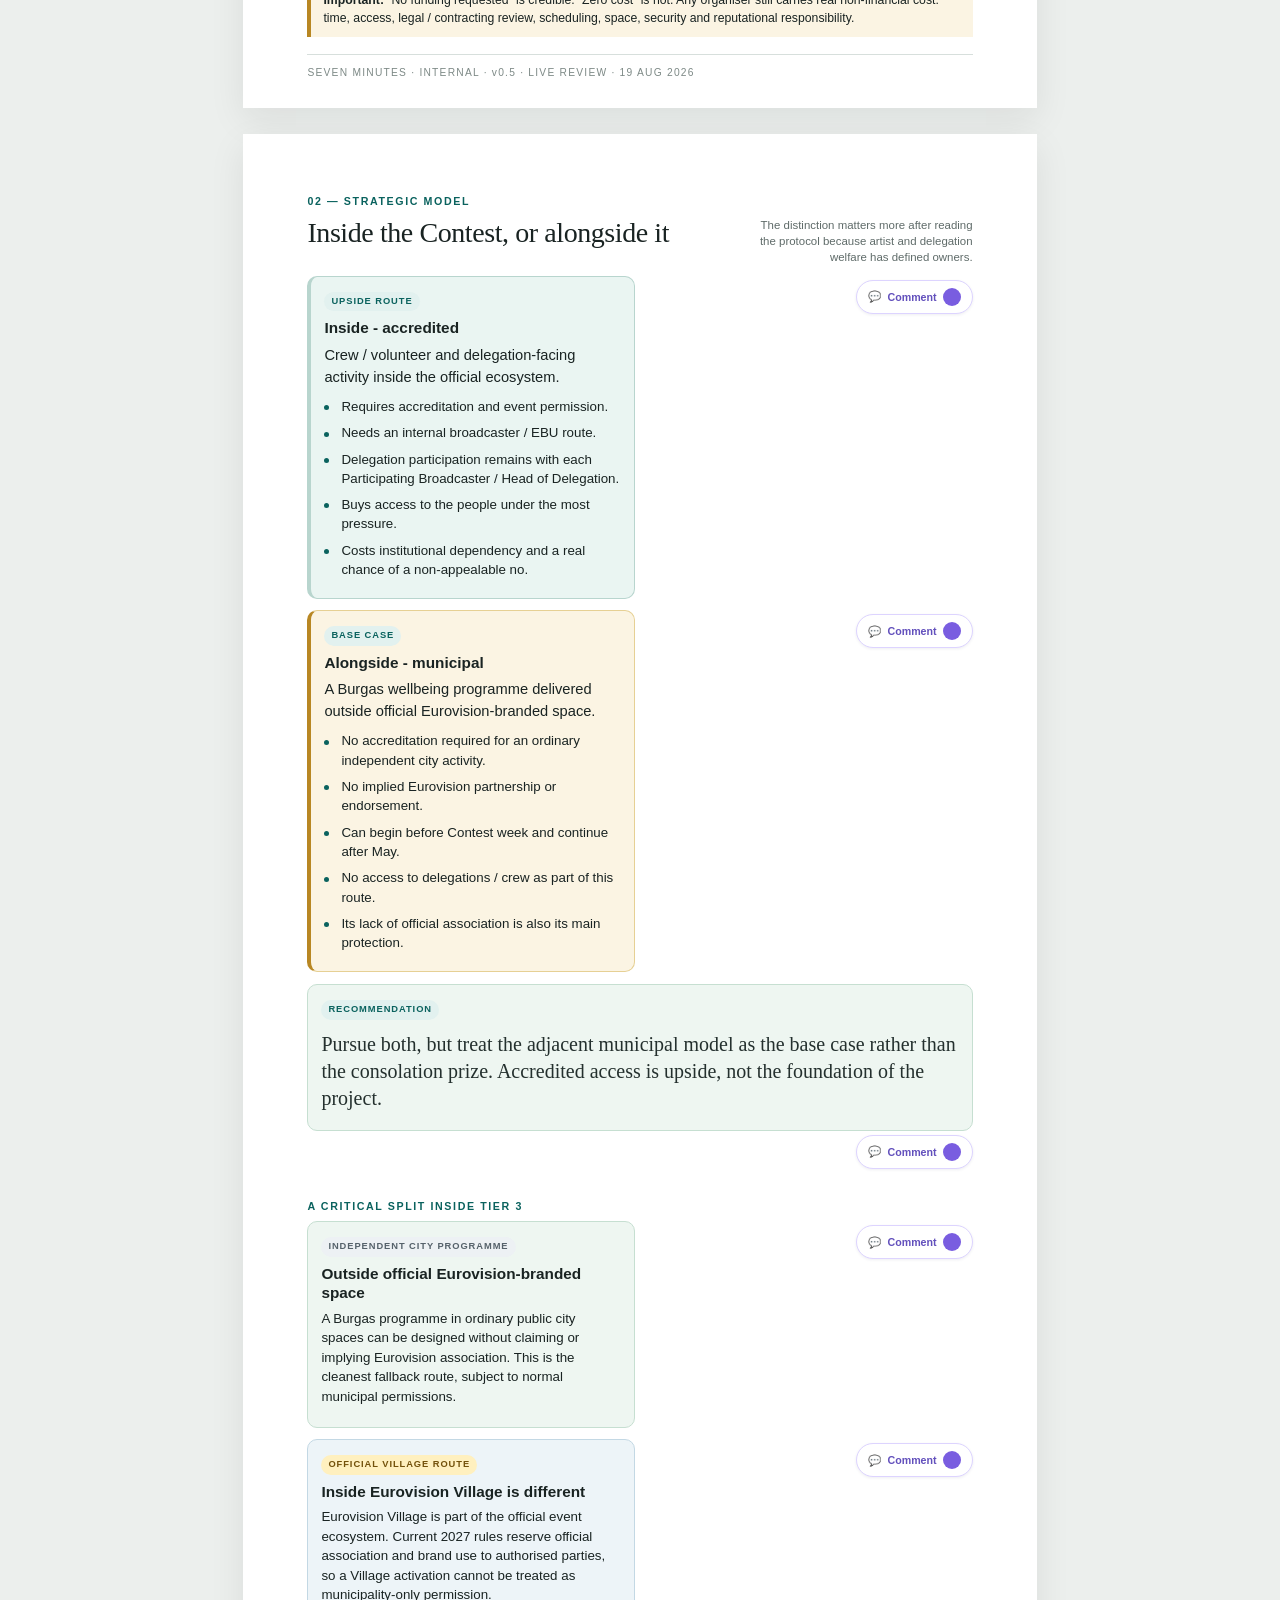
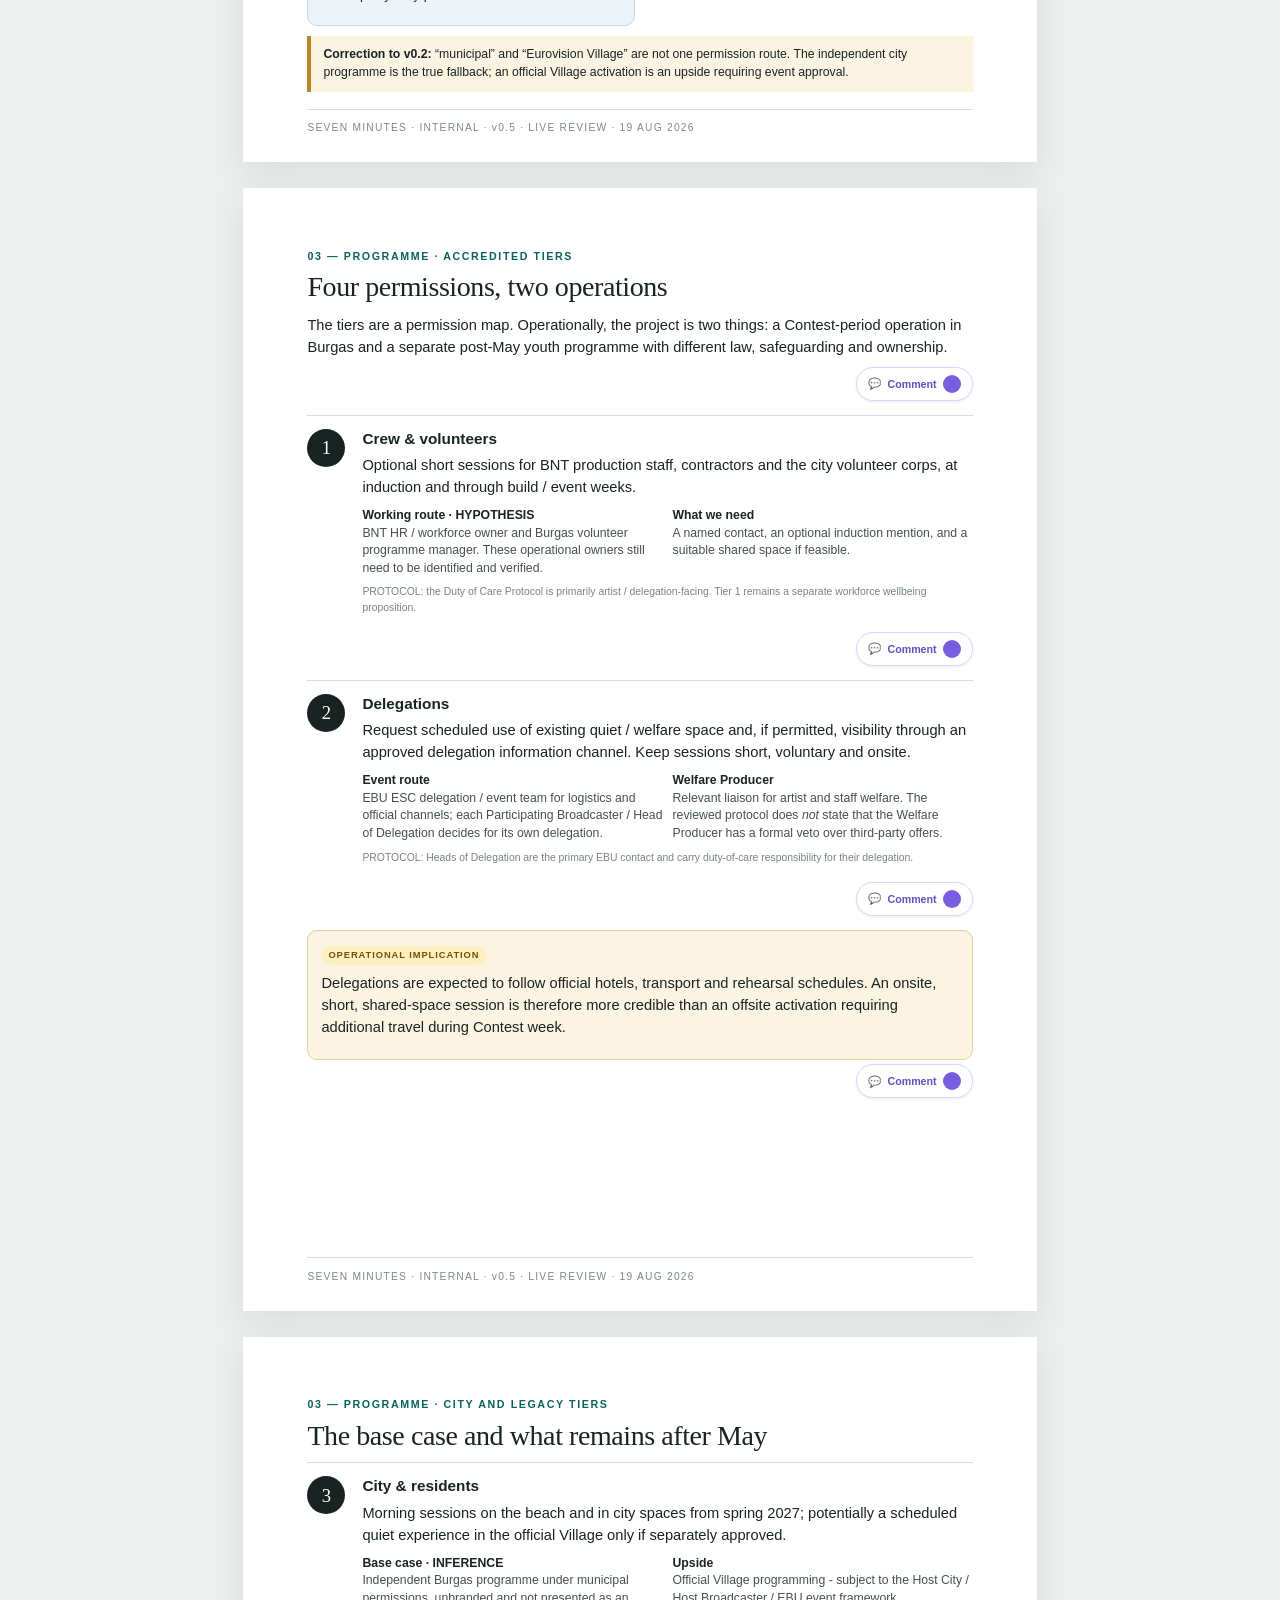
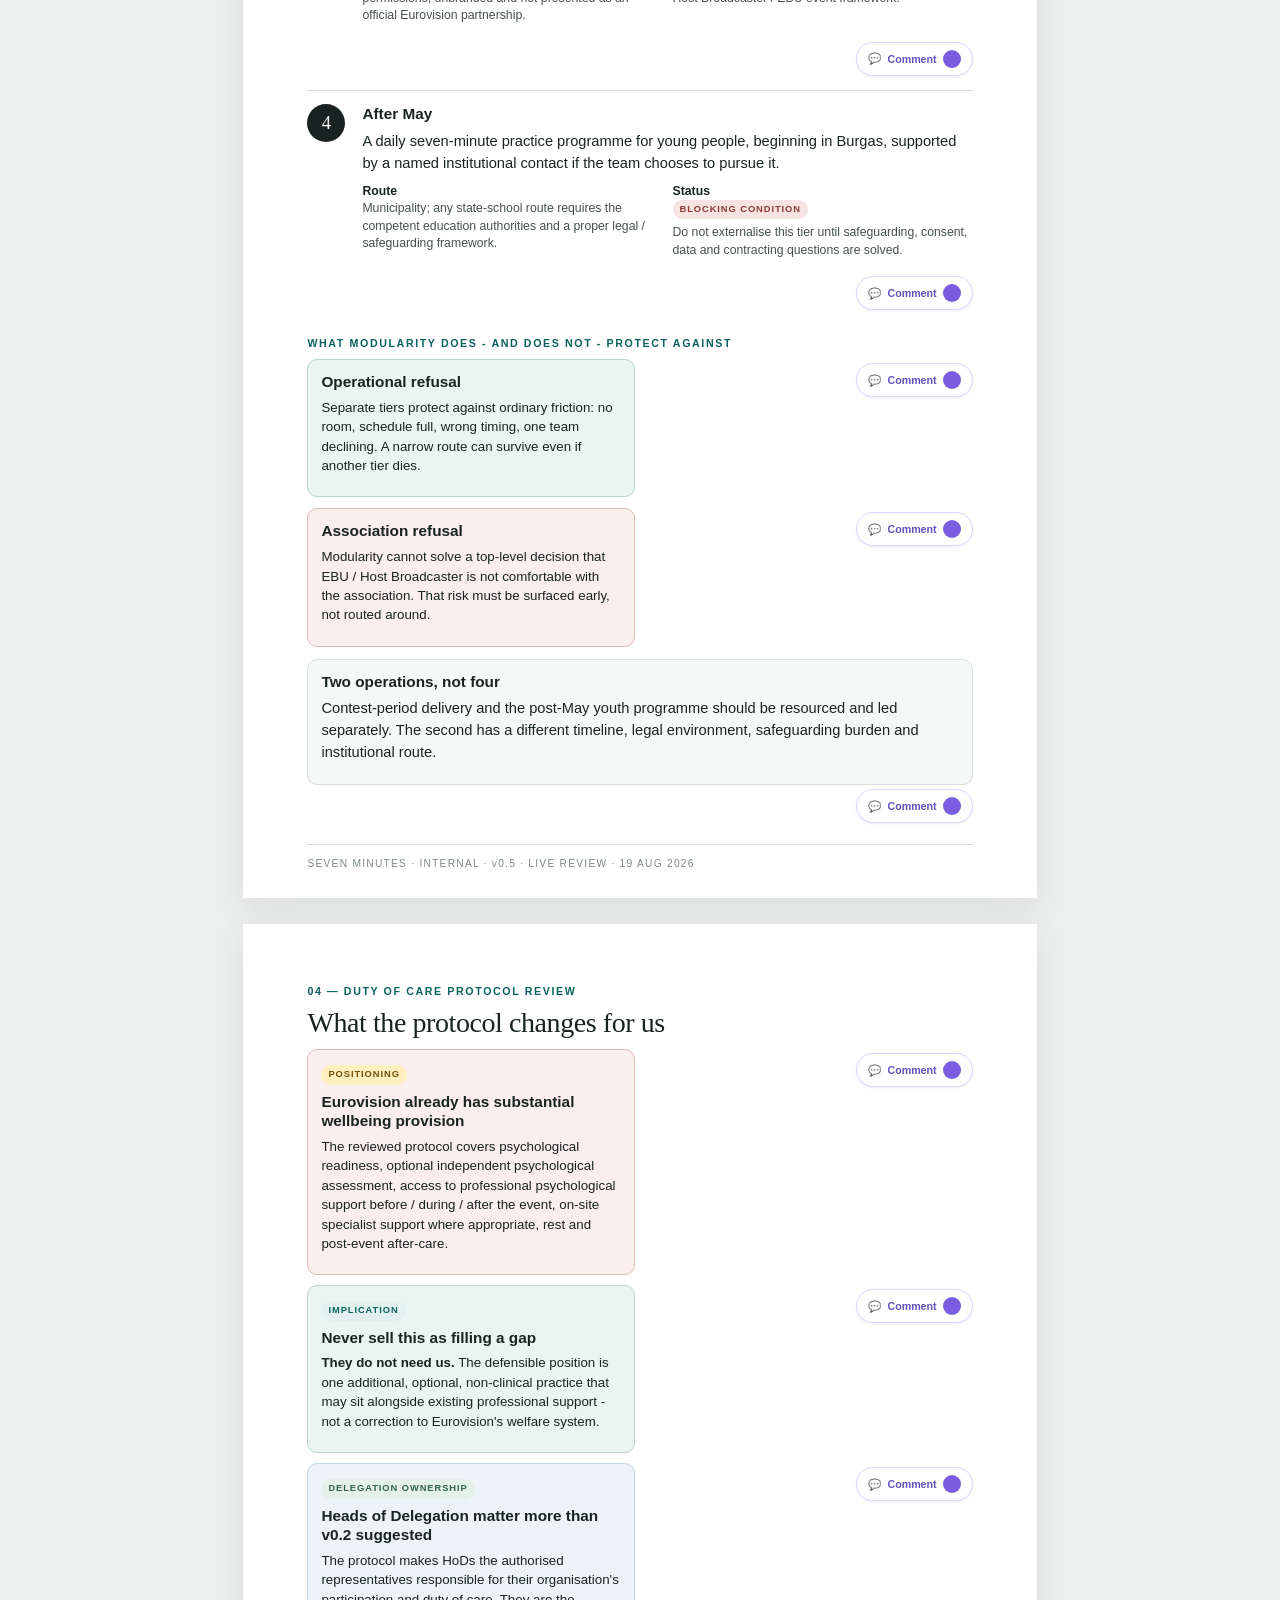
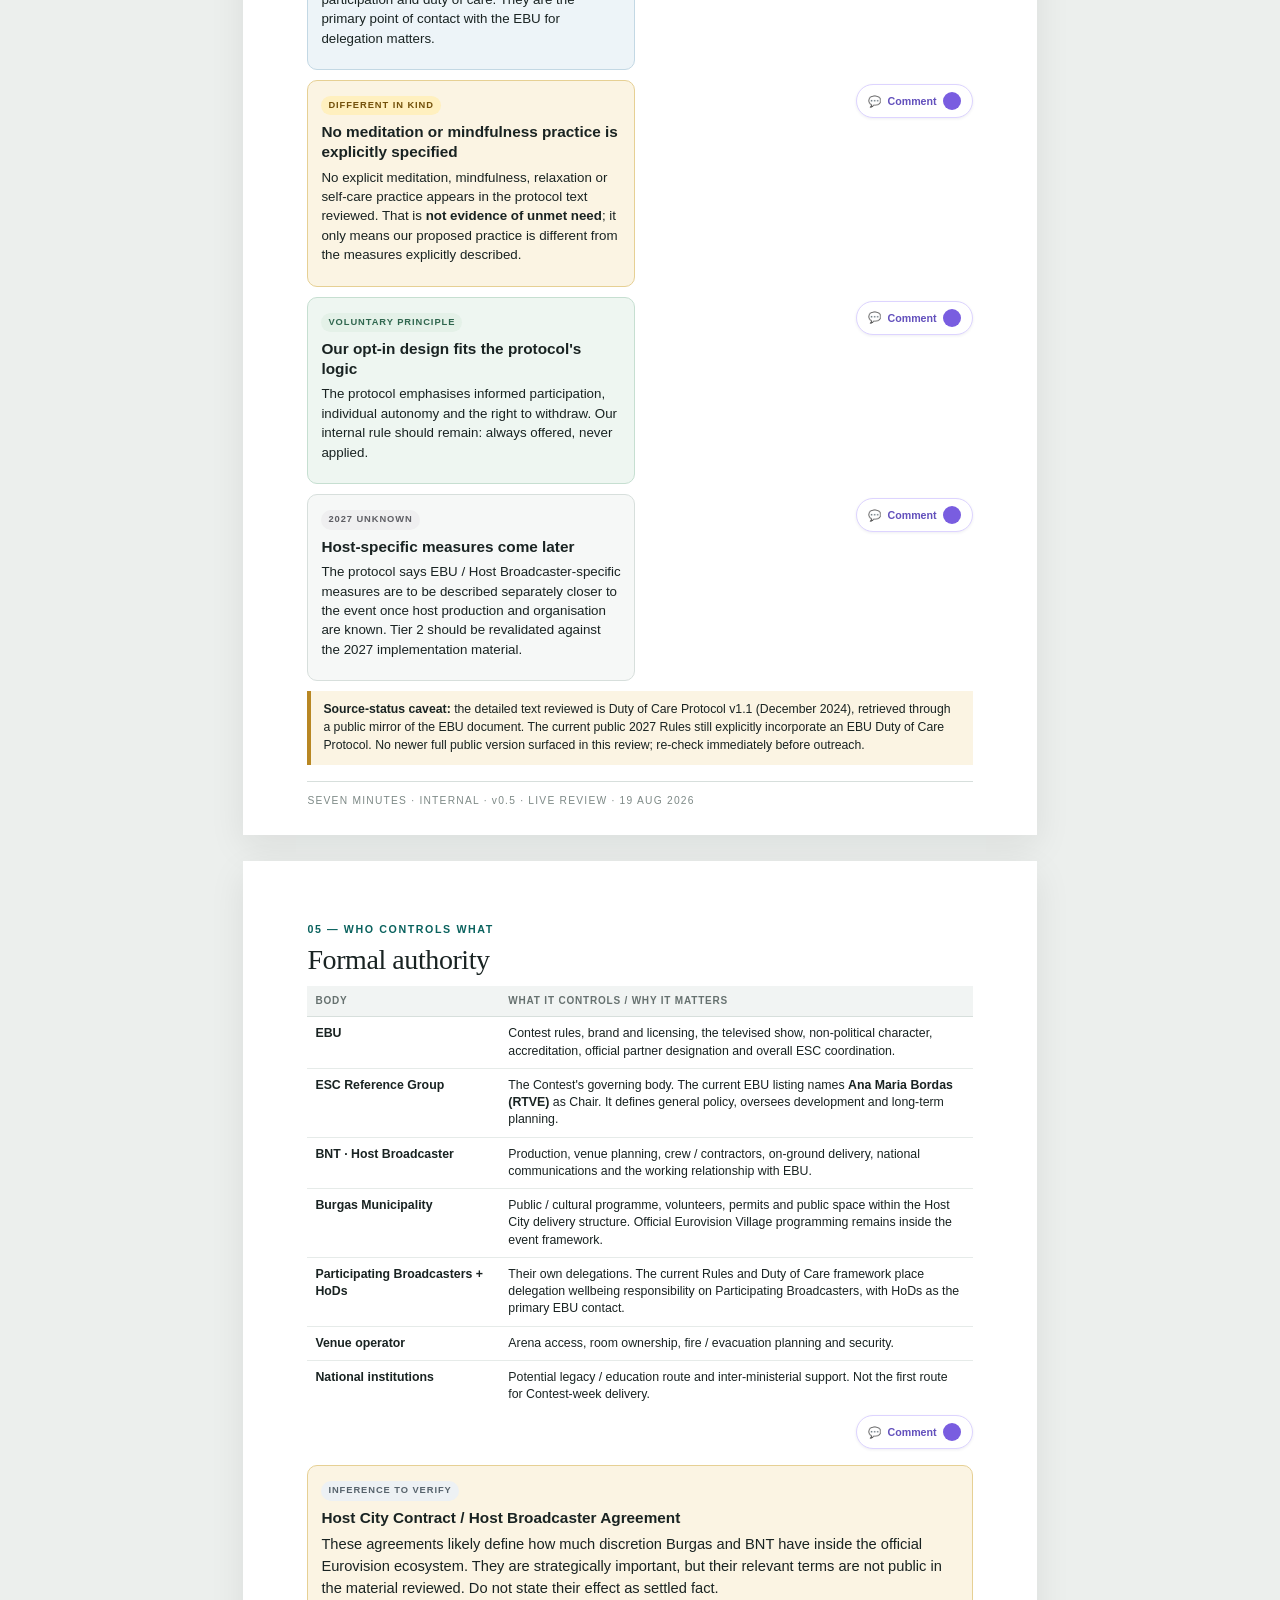
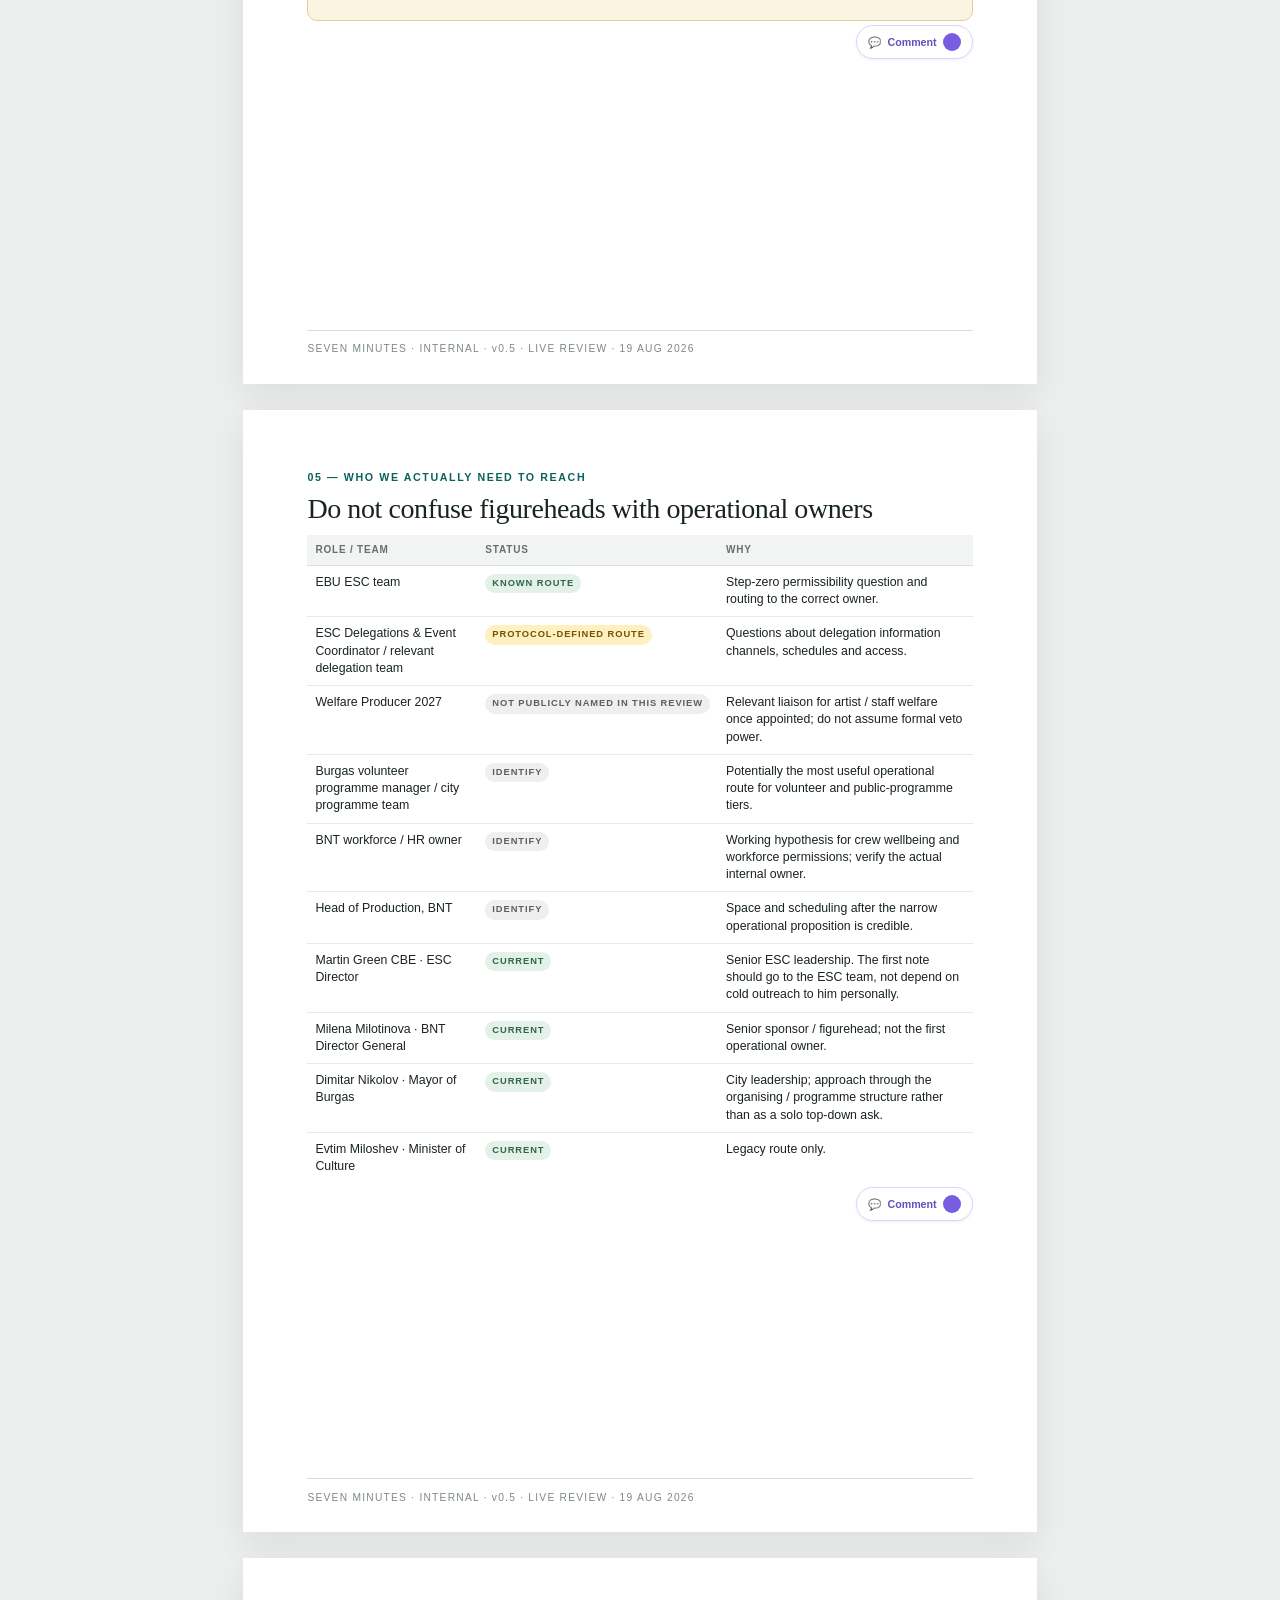
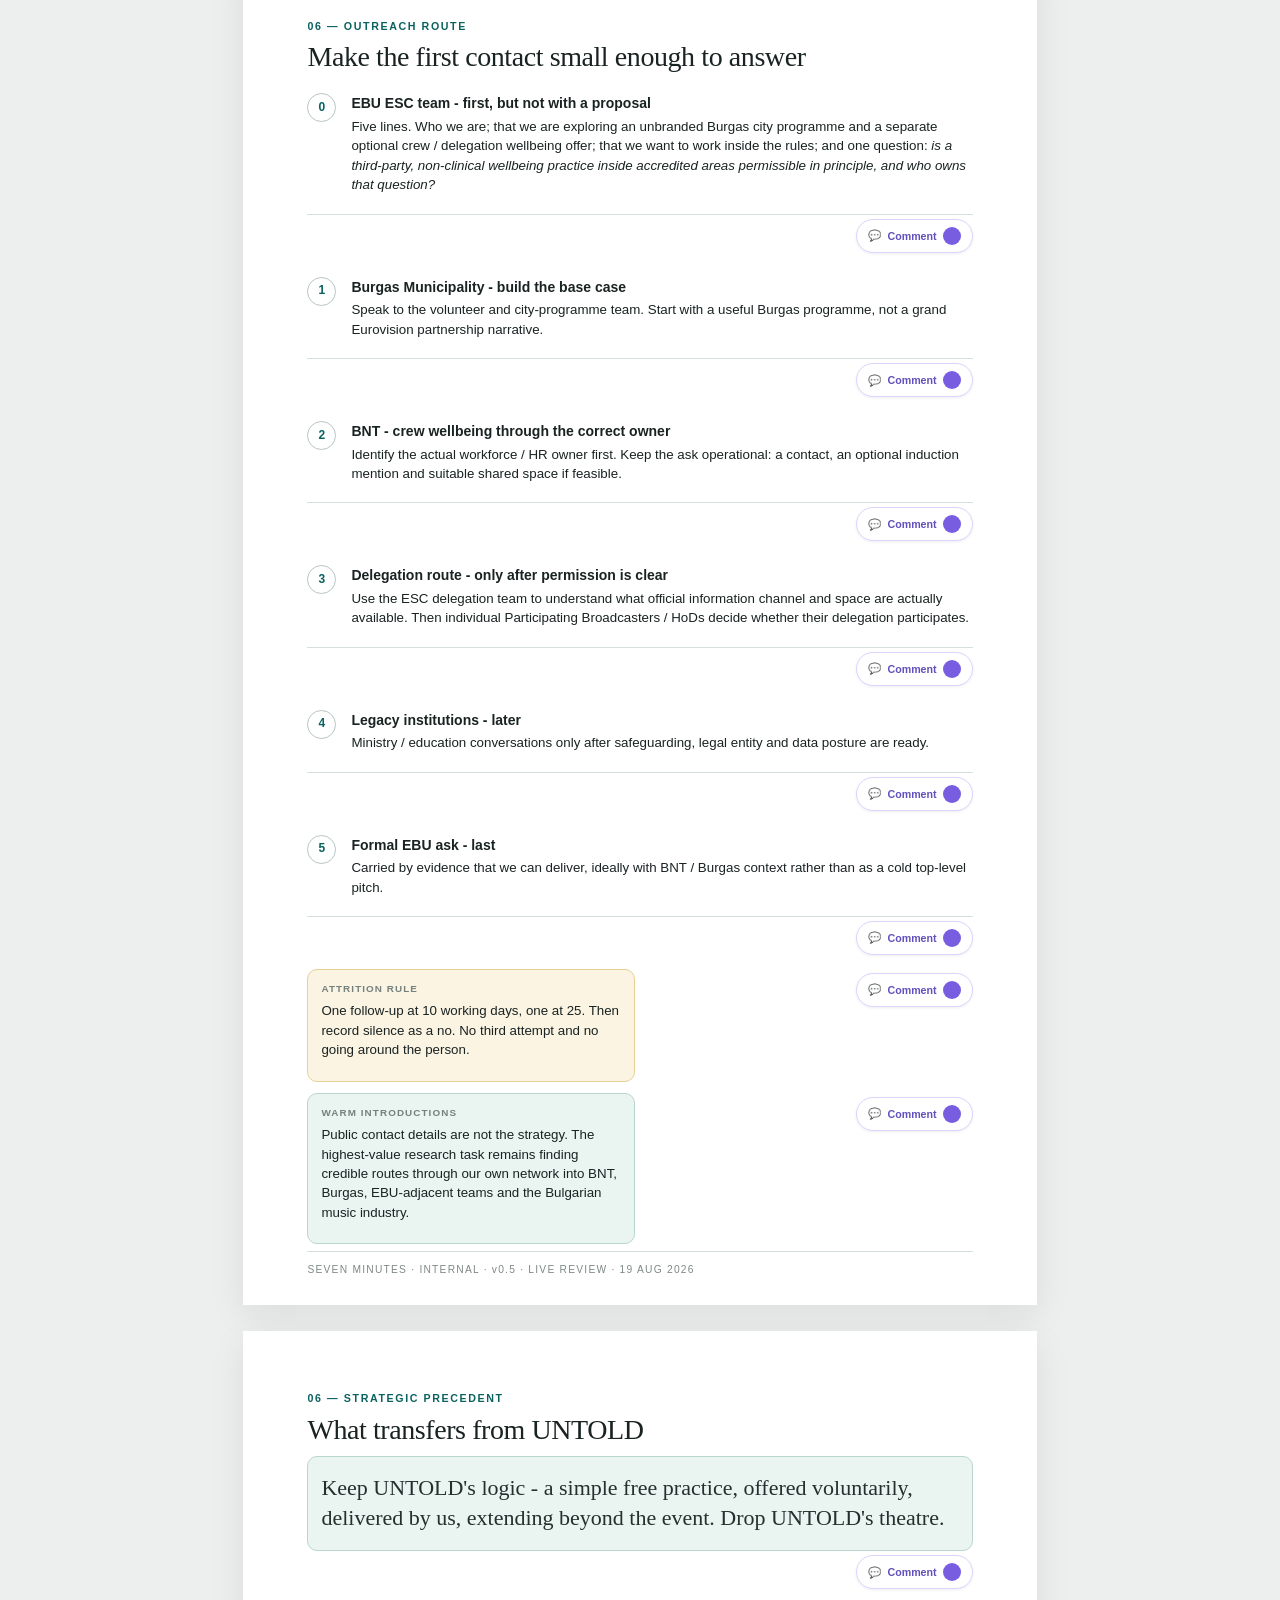
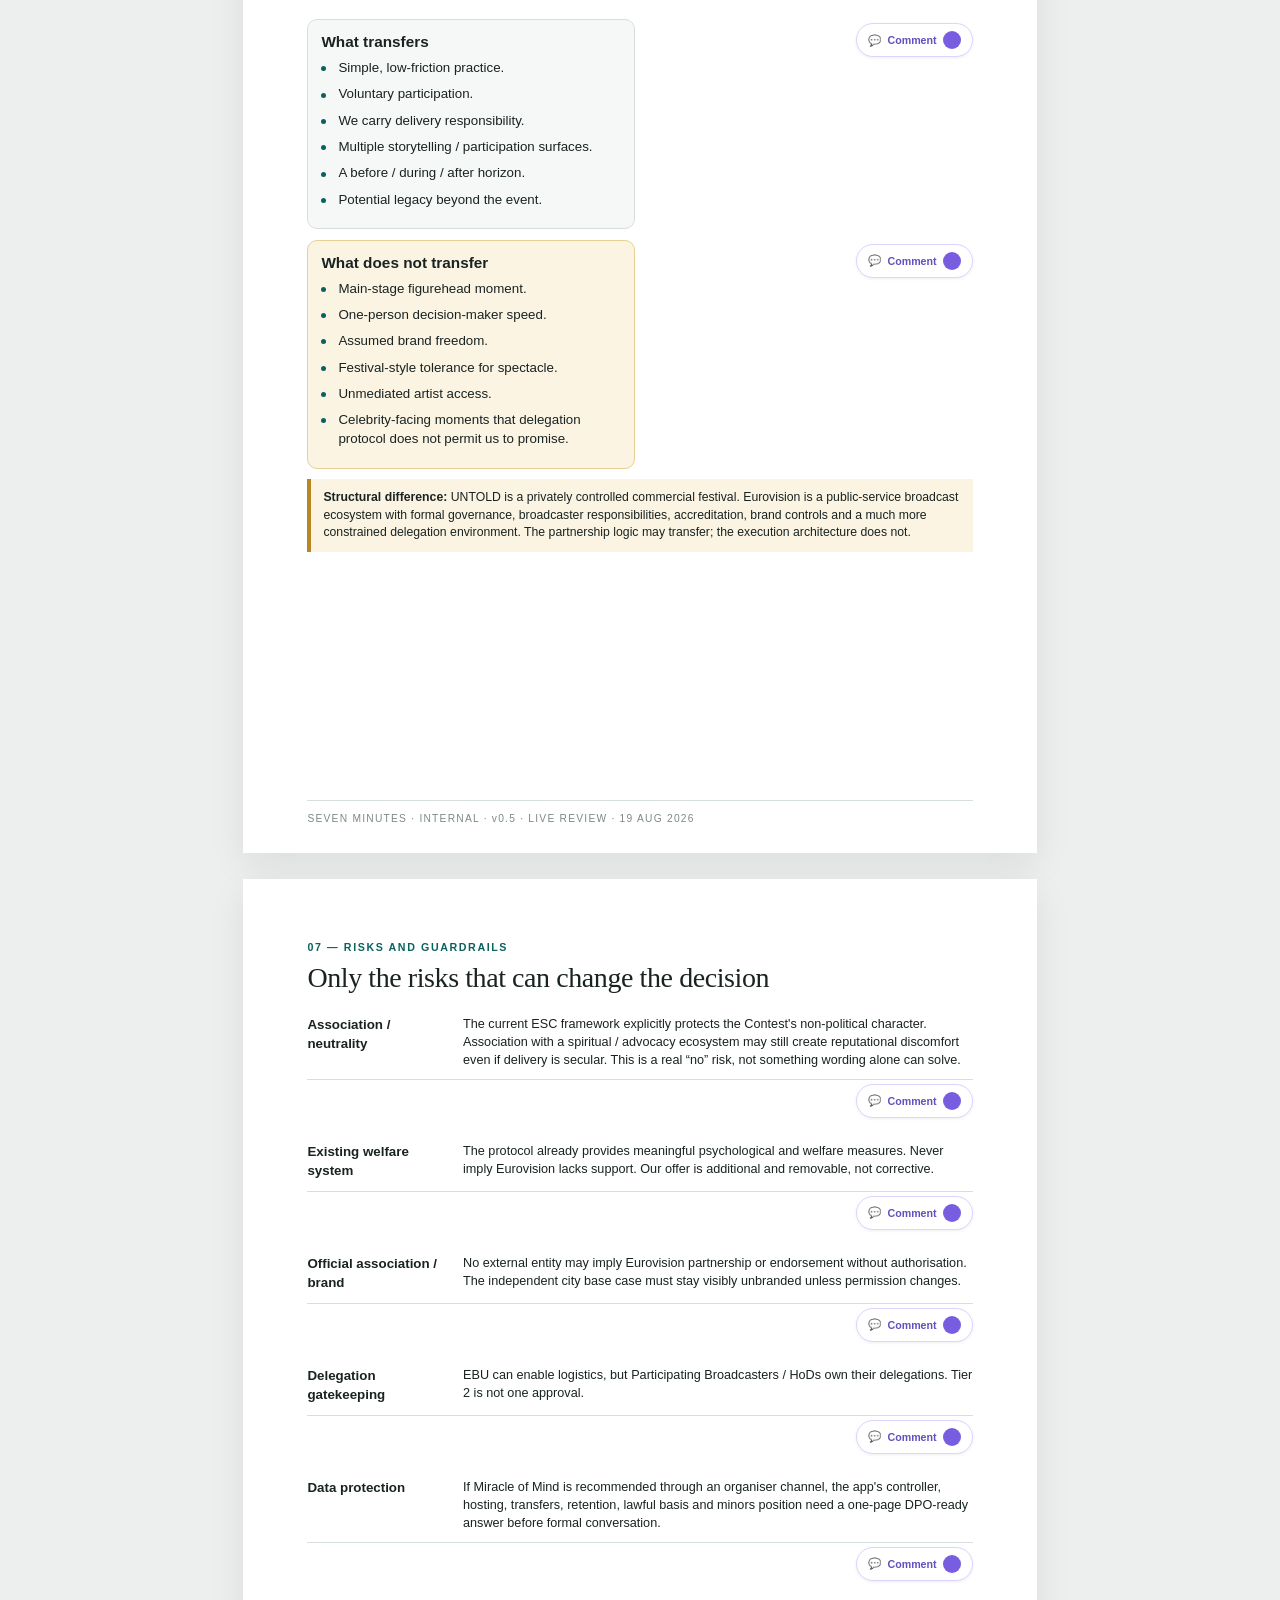
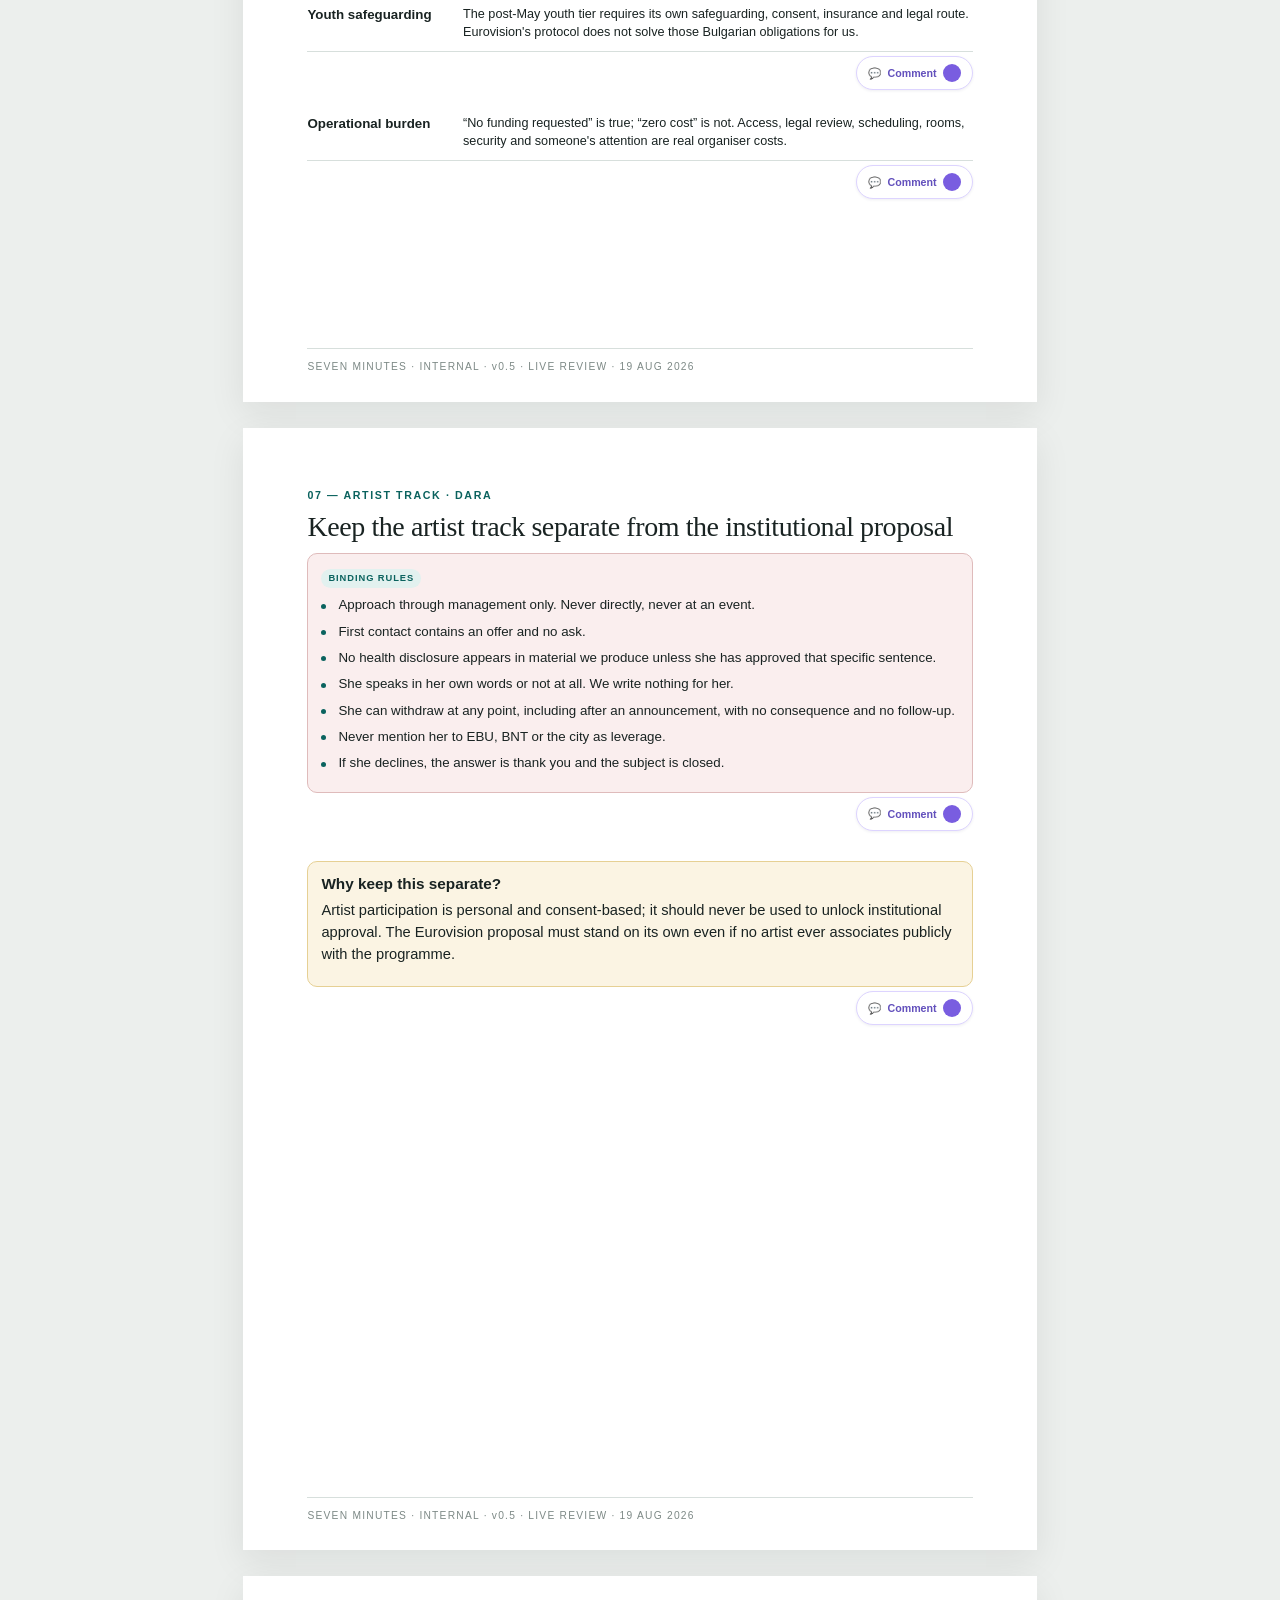
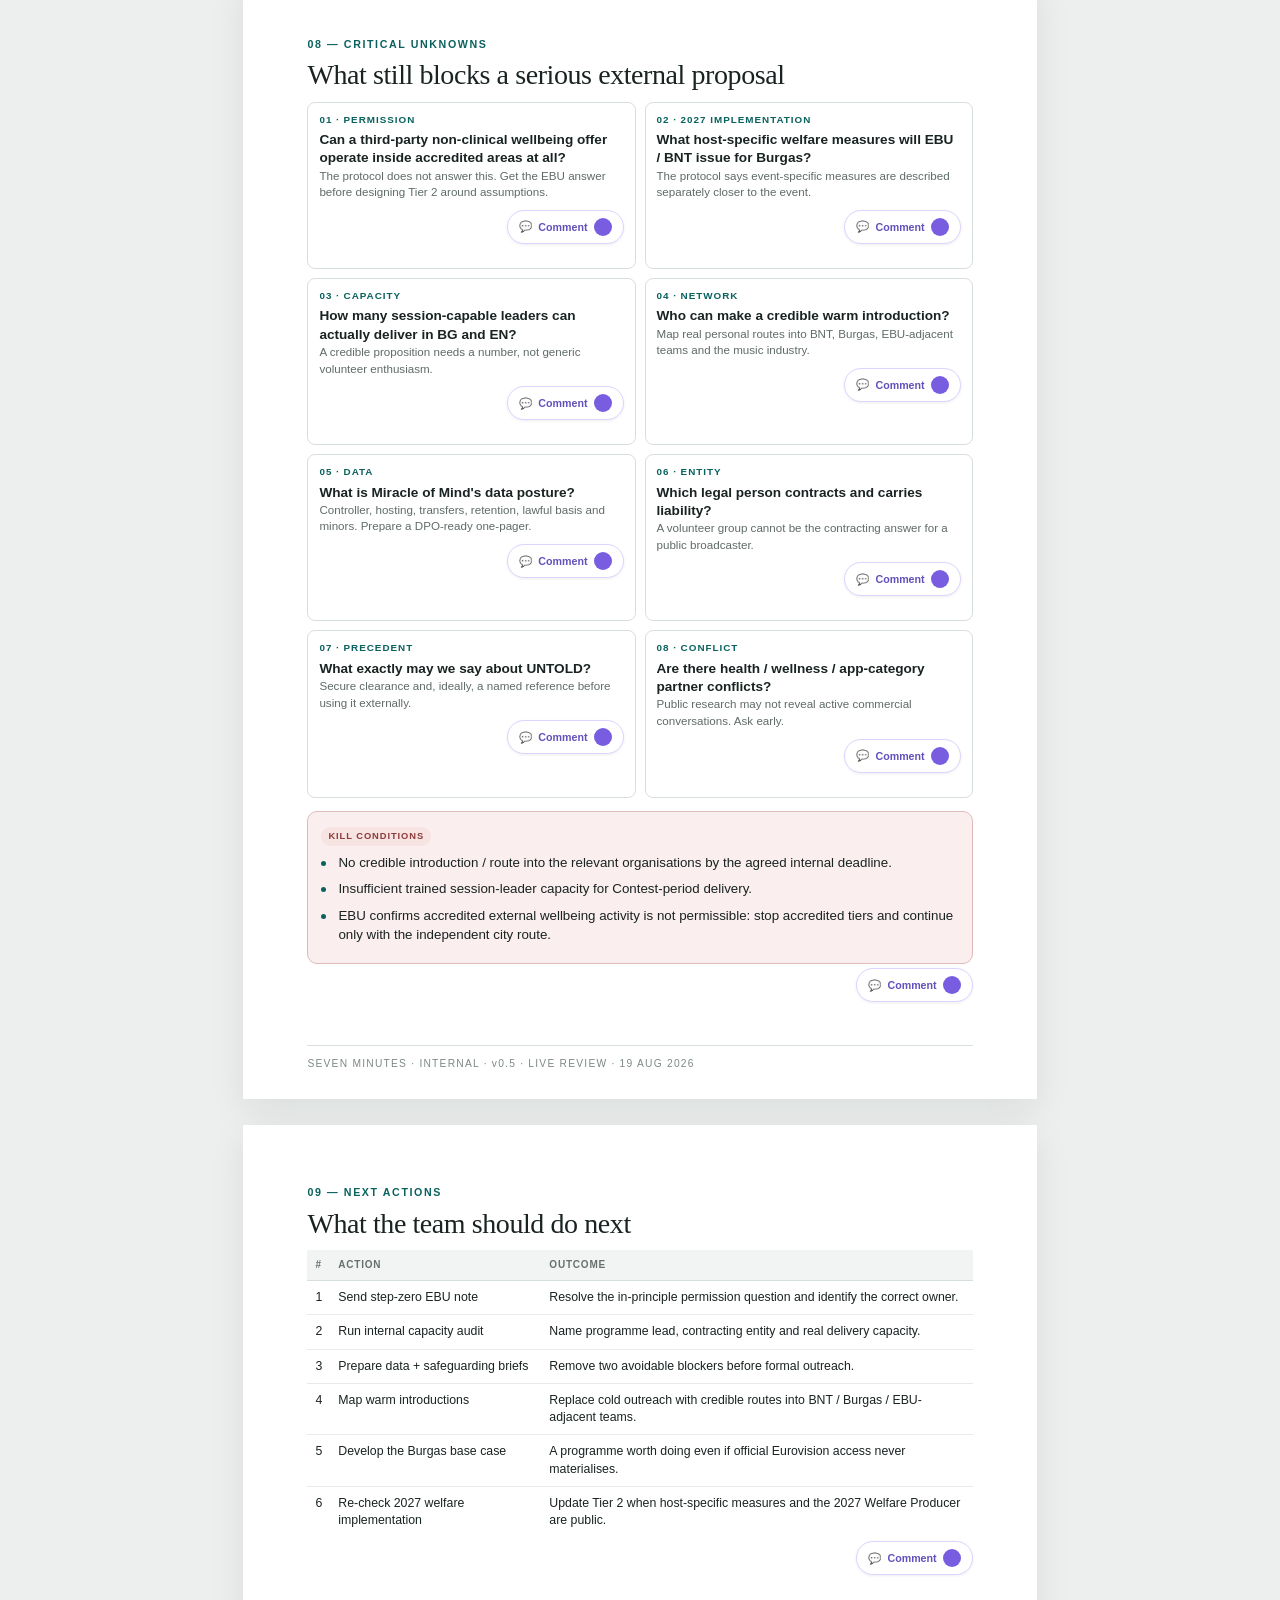
==== commit 43165ae5: "Force mobile comment layout and bust cached styles" ====
--- a/index.html
+++ b/index.html
@@ -4,12 +4,19 @@
 <meta charset="utf-8">
 <meta name="viewport" content="width=device-width, initial-scale=1">
 <title>Seven Minutes - Decision Memo v0.5 · Live Review</title>
-<link rel="stylesheet" href="style.css">
-<link rel="stylesheet" href="review.css">
+<link rel="stylesheet" href="style.css?v=5">
+<link rel="stylesheet" href="review.css?v=5">
+<link rel="stylesheet" href="mobile-fix.css?v=5">
+<style>
+  .comment-zone{display:block!important;min-height:0!important;margin:4px 0 14px!important}
+  .comment-marker{display:flex!important;align-items:center!important;justify-content:center!important;width:max-content!important;height:34px!important;min-height:34px!important;max-height:34px!important;margin:0 0 0 auto!important;padding:7px 11px!important;flex:none!important;align-self:auto!important;border-radius:999px!important}
+  .comment-thread{width:100%!important;display:none;margin:8px 0 14px!important;box-sizing:border-box!important}
+  @media(max-width:800px){.comment-marker{height:36px!important;min-height:36px!important;max-height:36px!important}}
+</style>
 </head>
 <body>
 <div id="app" class="doc" aria-live="polite"></div>
-<script src="app.js" defer></script>
-<!-- deploy-trigger: 2026-08-21 -->
+<script src="app.js?v=5" defer></script>
+<!-- deploy-trigger: 2026-08-21-comment-layout-hard-fix -->
 </body>
 </html>
--- a/review.css
+++ b/review.css
@@ -1,4 +1,4 @@
 :root{--comment:#7457df;--comment-soft:#f5f2ff;--comment-line:#dcd3ff}
-body.review-ready{padding-top:56px}.review-bar{position:fixed;z-index:1000;top:0;left:0;right:0;height:52px;display:flex;align-items:center;justify-content:center;background:rgba(25,35,34,.97);color:#fff;border-bottom:1px solid rgba(255,255,255,.12);box-shadow:0 7px 24px rgba(0,0,0,.12)}.review-bar-inner{width:min(210mm,calc(100% - 28px));display:flex;align-items:center;justify-content:space-between;gap:12px}.review-brand{display:flex;align-items:center;gap:10px;min-width:0}.review-dot{width:9px;height:9px;border-radius:50%;background:#bdaeff;box-shadow:0 0 0 5px rgba(189,174,255,.13)}.review-title{font-size:9.3pt;font-weight:700;white-space:nowrap;overflow:hidden;text-overflow:ellipsis}.review-sub{font-size:8pt;color:#bfc9c6;margin-left:8px;font-weight:400}.review-actions{display:flex;align-items:center;gap:7px}.review-pill{appearance:none;border:1px solid rgba(255,255,255,.22);background:rgba(255,255,255,.08);color:#fff;border-radius:999px;padding:7px 10px;font:600 8.2pt Arial,sans-serif;cursor:pointer}.review-pill.primary{background:#fff;color:#202625}.review-status{font-size:7.6pt;color:#bfc9c6;min-width:46px;text-align:right}.commentable{position:relative}.comment-zone{margin:-2px 0 10px;min-height:15px}.comment-marker{width:max-content;margin:2px 0 0 auto;display:flex;align-items:center;gap:5px;border:0;background:transparent;color:#6e667f;cursor:pointer;padding:1px;font:600 7.9pt Arial,sans-serif;opacity:.58;transition:.15s}.comment-marker:hover,.comment-marker.has-comments,.commentable:hover+.comment-zone .comment-marker{opacity:1;color:#5b42d6}.comment-thread{display:none;border-left:3px solid var(--comment);background:var(--comment-soft);border-radius:0 10px 10px 0;margin:6px 0 14px;padding:10px 11px 11px}.comment-thread-head{display:flex;justify-content:space-between;align-items:center;margin-bottom:7px}.comment-thread-title{font-size:7.8pt;font-weight:700;color:#5e4abc;text-transform:uppercase;letter-spacing:.08em}.comment-close{border:0;background:transparent;color:#756c8a;font-size:15px;cursor:pointer}.comment-list{display:grid;gap:7px}.comment-item{background:#fff;border:1px solid var(--comment-line);border-radius:8px;padding:8px 9px}.comment-meta{display:flex;align-items:baseline;gap:7px;margin-bottom:3px}.comment-name{font-weight:700;font-size:8.8pt}.comment-time{font-size:7.2pt;color:#8c849d}.comment-text{font-size:9pt;line-height:1.42;white-space:pre-wrap;overflow-wrap:anywhere}.comment-empty{font-size:8.4pt;color:#797188;margin-bottom:7px}.comment-form{margin-top:8px;padding-top:8px;border-top:1px solid var(--comment-line)}.comment-fields{display:grid;grid-template-columns:145px 1fr;gap:7px}.comment-input,.comment-textarea{width:100%;border:1px solid #cfc6ee;border-radius:8px;background:#fff;color:#25212d;font:9pt Arial,sans-serif;padding:8px;outline:none}.comment-textarea{min-height:68px;resize:vertical;line-height:1.4}.comment-input:focus,.comment-textarea:focus{border-color:#8b72ed;box-shadow:0 0 0 3px rgba(122,90,248,.10)}.comment-form-actions{display:flex;align-items:center;justify-content:space-between;gap:8px;margin-top:7px}.comment-hint{font-size:7.3pt;color:#8a8297}.comment-submit{border:0;background:#5e47d7;color:#fff;border-radius:999px;padding:7px 12px;font:700 8.2pt Arial,sans-serif;cursor:pointer}.comment-submit:disabled{opacity:.5}.comment-error{display:none;margin-top:6px;color:#9b3f3f;font-size:8pt}.comment-error.show{display:block}.review-toast{position:fixed;z-index:1200;left:50%;bottom:22px;transform:translateX(-50%) translateY(10px);background:#202625;color:#fff;border-radius:999px;padding:9px 13px;font:600 8.3pt Arial,sans-serif;opacity:0;pointer-events:none;transition:.2s;box-shadow:0 10px 30px rgba(0,0,0,.18)}.review-toast.show{opacity:1;transform:translateX(-50%) translateY(0)}
-@media(max-width:800px){body.review-ready{padding-top:50px}.review-bar{height:48px}.review-bar-inner{width:calc(100% - 18px)}.review-sub,.review-status{display:none}.review-title{font-size:8.4pt}.review-pill{padding:6px 8px;font-size:7.8pt}.comment-marker{opacity:.92}.comment-thread{padding:9px}.comment-fields{grid-template-columns:1fr}.comment-textarea{min-height:80px}}
+body.review-ready{padding-top:56px}.review-bar{position:fixed;z-index:1000;top:0;left:0;right:0;height:52px;display:flex;align-items:center;justify-content:center;background:rgba(25,35,34,.97);color:#fff;border-bottom:1px solid rgba(255,255,255,.12);box-shadow:0 7px 24px rgba(0,0,0,.12)}.review-bar-inner{width:min(210mm,calc(100% - 28px));display:flex;align-items:center;justify-content:space-between;gap:12px}.review-brand{display:flex;align-items:center;gap:10px;min-width:0}.review-dot{width:9px;height:9px;border-radius:50%;background:#bdaeff;box-shadow:0 0 0 5px rgba(189,174,255,.13)}.review-title{font-size:9.3pt;font-weight:700;white-space:nowrap;overflow:hidden;text-overflow:ellipsis}.review-sub{font-size:8pt;color:#bfc9c6;margin-left:8px;font-weight:400}.review-actions{display:flex;align-items:center;gap:7px}.review-pill{appearance:none;border:1px solid rgba(255,255,255,.22);background:rgba(255,255,255,.08);color:#fff;border-radius:999px;padding:7px 10px;font:600 8.2pt Arial,sans-serif;cursor:pointer}.review-pill.primary{background:#fff;color:#202625}.review-status{font-size:7.6pt;color:#bfc9c6;min-width:46px;text-align:right}.commentable{position:relative}.comment-zone{margin:2px 0 12px;min-height:30px;display:flex;flex-direction:column;align-items:flex-end;justify-content:flex-start}.comment-marker{width:max-content;flex:0 0 auto;display:inline-flex;align-items:center;gap:6px;border:1px solid var(--comment-line);background:#fff;color:#5c49ba;border-radius:999px;cursor:pointer;padding:5px 9px;font:700 8pt Arial,sans-serif;opacity:.96;box-shadow:0 1px 3px rgba(44,33,92,.08);transition:background .15s,border-color .15s,color .15s,box-shadow .15s,transform .15s}.comment-marker:hover,.commentable:hover+.comment-zone .comment-marker{background:var(--comment-soft);border-color:#bbaaf7;color:#5238c8;box-shadow:0 3px 9px rgba(65,44,150,.12)}.comment-marker:active{transform:translateY(1px)}.comment-marker.has-comments{background:var(--comment-soft);border-color:#b9a8f8;color:#4f36c6;box-shadow:0 2px 7px rgba(65,44,150,.10)}.comment-marker .count{display:inline-flex;align-items:center;justify-content:center;min-width:18px;height:18px;padding:0 5px;border-radius:999px;background:var(--comment);color:#fff;font-size:7.3pt;line-height:1}.comment-thread{display:none;width:100%;align-self:stretch;box-sizing:border-box;border-left:3px solid var(--comment);background:var(--comment-soft);border-radius:0 10px 10px 0;margin:8px 0 14px;padding:10px 11px 11px}.comment-thread-head{display:flex;justify-content:space-between;align-items:center;margin-bottom:7px}.comment-thread-title{font-size:7.8pt;font-weight:700;color:#5e4abc;text-transform:uppercase;letter-spacing:.08em}.comment-close{border:0;background:transparent;color:#756c8a;font-size:15px;cursor:pointer}.comment-list{display:grid;gap:7px}.comment-item{background:#fff;border:1px solid var(--comment-line);border-radius:8px;padding:8px 9px}.comment-meta{display:flex;align-items:baseline;gap:7px;margin-bottom:3px}.comment-name{font-weight:700;font-size:8.8pt}.comment-time{font-size:7.2pt;color:#8c849d}.comment-text{font-size:9pt;line-height:1.42;white-space:pre-wrap;overflow-wrap:anywhere}.comment-empty{font-size:8.4pt;color:#797188;margin-bottom:7px}.comment-form{margin-top:8px;padding-top:8px;border-top:1px solid var(--comment-line)}.comment-fields{display:grid;grid-template-columns:145px 1fr;gap:7px}.comment-input,.comment-textarea{width:100%;border:1px solid #cfc6ee;border-radius:8px;background:#fff;color:#25212d;font:9pt Arial,sans-serif;padding:8px;outline:none}.comment-textarea{min-height:68px;resize:vertical;line-height:1.4}.comment-input:focus,.comment-textarea:focus{border-color:#8b72ed;box-shadow:0 0 0 3px rgba(122,90,248,.10)}.comment-form-actions{display:flex;align-items:center;justify-content:space-between;gap:8px;margin-top:7px}.comment-hint{font-size:7.3pt;color:#8a8297}.comment-submit{border:0;background:#5e47d7;color:#fff;border-radius:999px;padding:7px 12px;font:700 8.2pt Arial,sans-serif;cursor:pointer}.comment-submit:disabled{opacity:.5}.comment-error{display:none;margin-top:6px;color:#9b3f3f;font-size:8pt}.comment-error.show{display:block}.review-toast{position:fixed;z-index:1200;left:50%;bottom:22px;transform:translateX(-50%) translateY(10px);background:#202625;color:#fff;border-radius:999px;padding:9px 13px;font:600 8.3pt Arial,sans-serif;opacity:0;pointer-events:none;transition:.2s;box-shadow:0 10px 30px rgba(0,0,0,.18)}.review-toast.show{opacity:1;transform:translateX(-50%) translateY(0)}
+@media(max-width:800px){body.review-ready{padding-top:50px}.review-bar{height:48px}.review-bar-inner{width:calc(100% - 18px)}.review-sub,.review-status{display:none}.review-title{font-size:8.4pt}.review-pill{padding:6px 8px;font-size:7.8pt}.comment-zone{margin:4px 0 14px;min-height:36px}.comment-marker{min-height:34px;padding:7px 11px;font-size:8.5pt;gap:6px;opacity:1;box-shadow:0 2px 7px rgba(65,44,150,.11)}.comment-marker .count{min-width:19px;height:19px;font-size:7.5pt}.comment-thread{padding:9px}.comment-fields{grid-template-columns:1fr}.comment-textarea{min-height:80px}}
 @media print{body.review-ready{padding-top:0}.review-bar,.comment-zone,.review-toast,[data-review-ui=true]{display:none!important}}
--- a/mobile-fix.css
+++ b/mobile-fix.css
@@ -0,0 +1,45 @@
+@media (max-width: 900px){
+  .sheet{overflow:hidden}
+
+  table{
+    width:100%;
+    max-width:100%;
+    table-layout:fixed;
+    font-size:8.7pt;
+    line-height:1.38;
+  }
+
+  th,td{
+    min-width:0;
+    max-width:100%;
+    padding:7px 6px;
+    overflow-wrap:anywhere;
+    word-break:normal;
+    hyphens:auto;
+  }
+
+  .badge{
+    white-space:normal;
+    max-width:100%;
+    line-height:1.18;
+    text-align:left;
+  }
+
+  .authority th:nth-child(1),
+  .authority td:nth-child(1){width:27%}
+
+  .authority th:nth-child(2),
+  .authority td:nth-child(2){width:31%}
+
+  .authority th:nth-child(3),
+  .authority td:nth-child(3){width:42%}
+
+  .authority td:first-child{width:27%}
+}
+
+@media (max-width: 430px){
+  table{font-size:8.35pt}
+  th{font-size:7pt;letter-spacing:.055em}
+  th,td{padding:7px 5px}
+  .badge{font-size:6.5pt;padding:4px 6px;letter-spacing:.075em}
+}
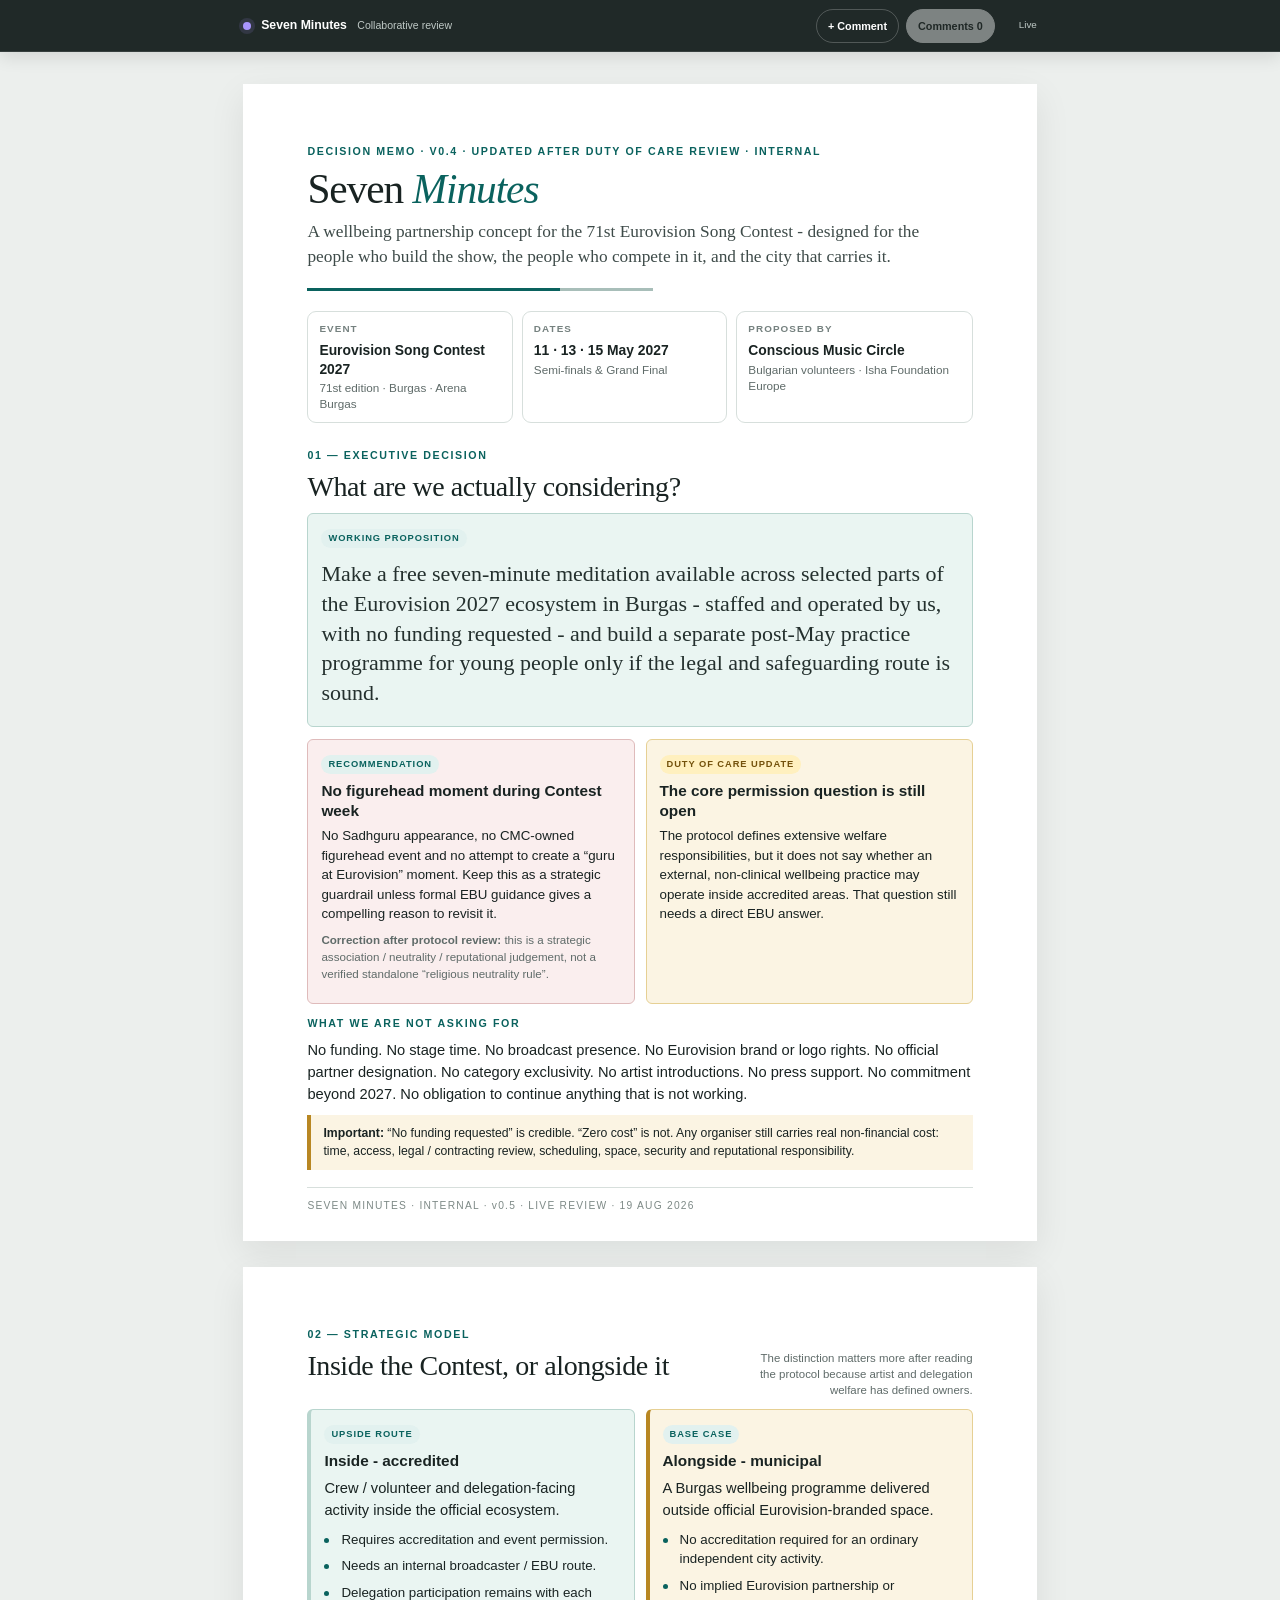
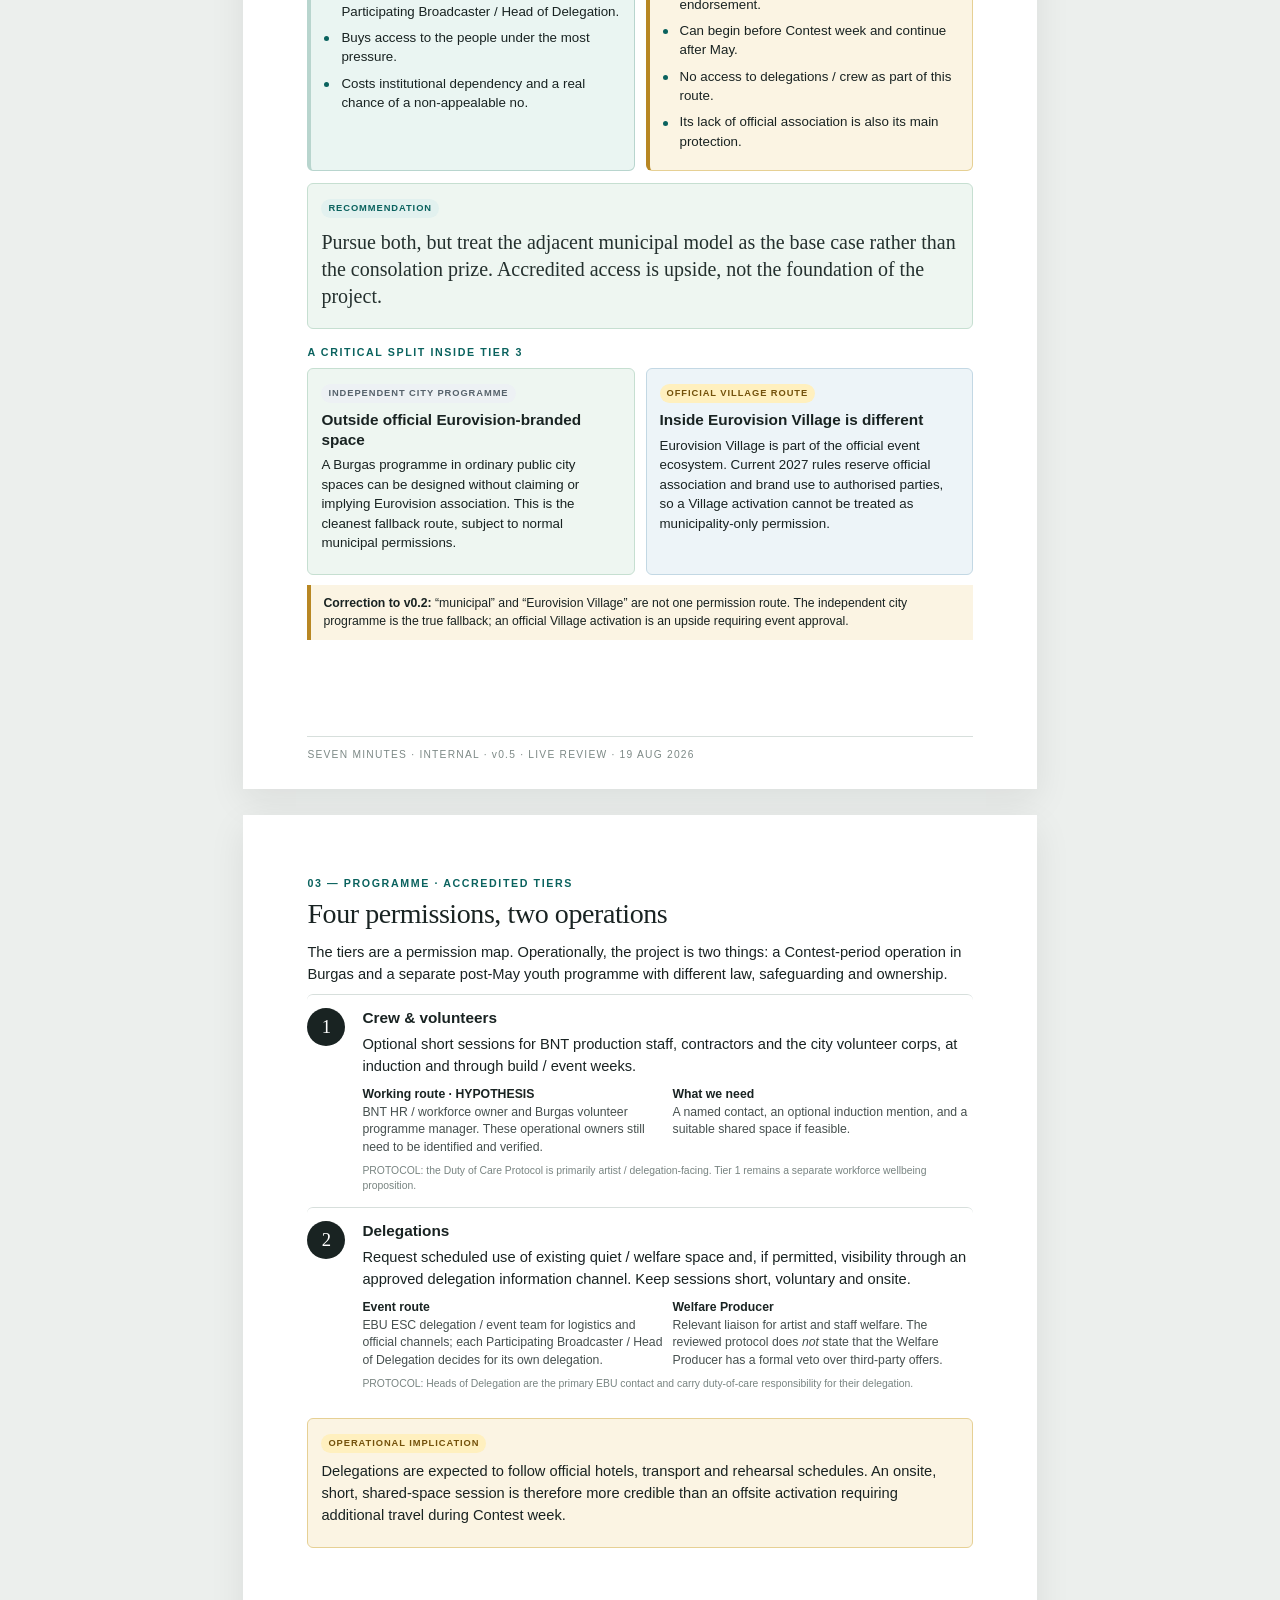
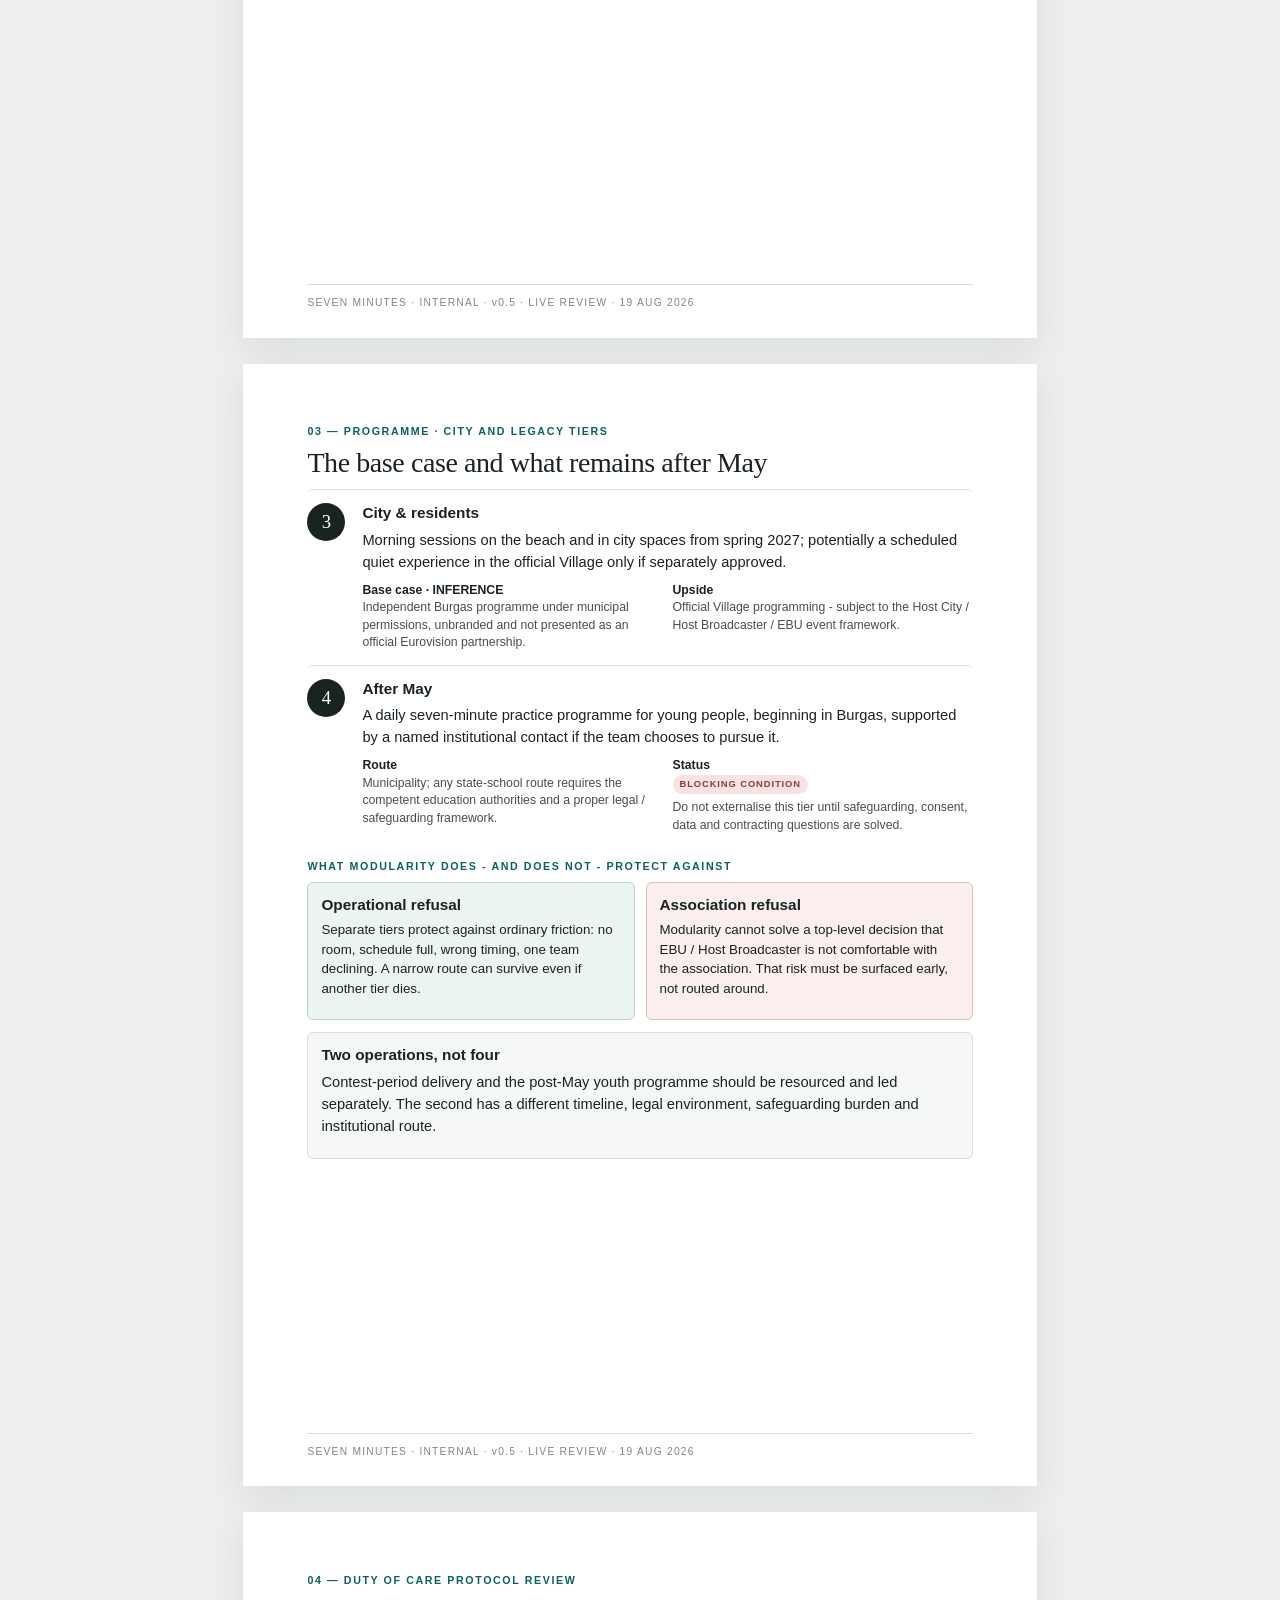
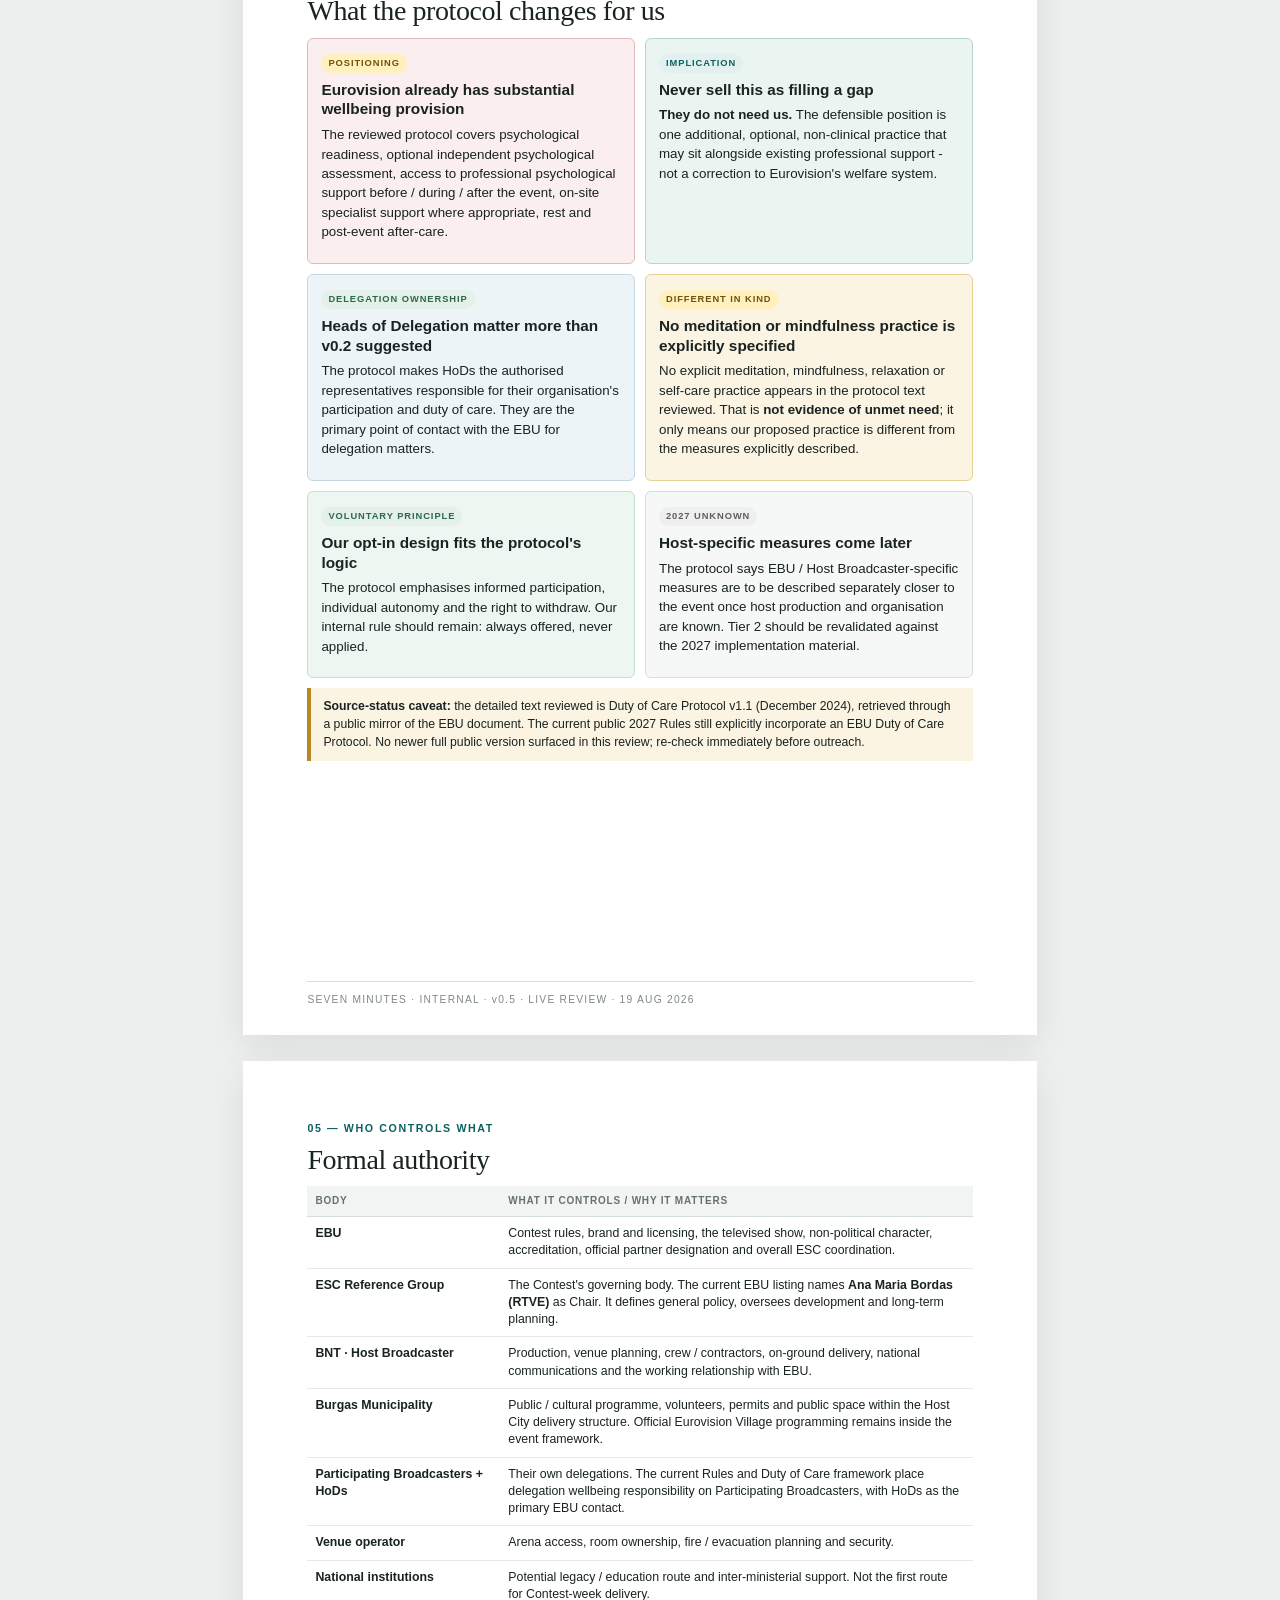
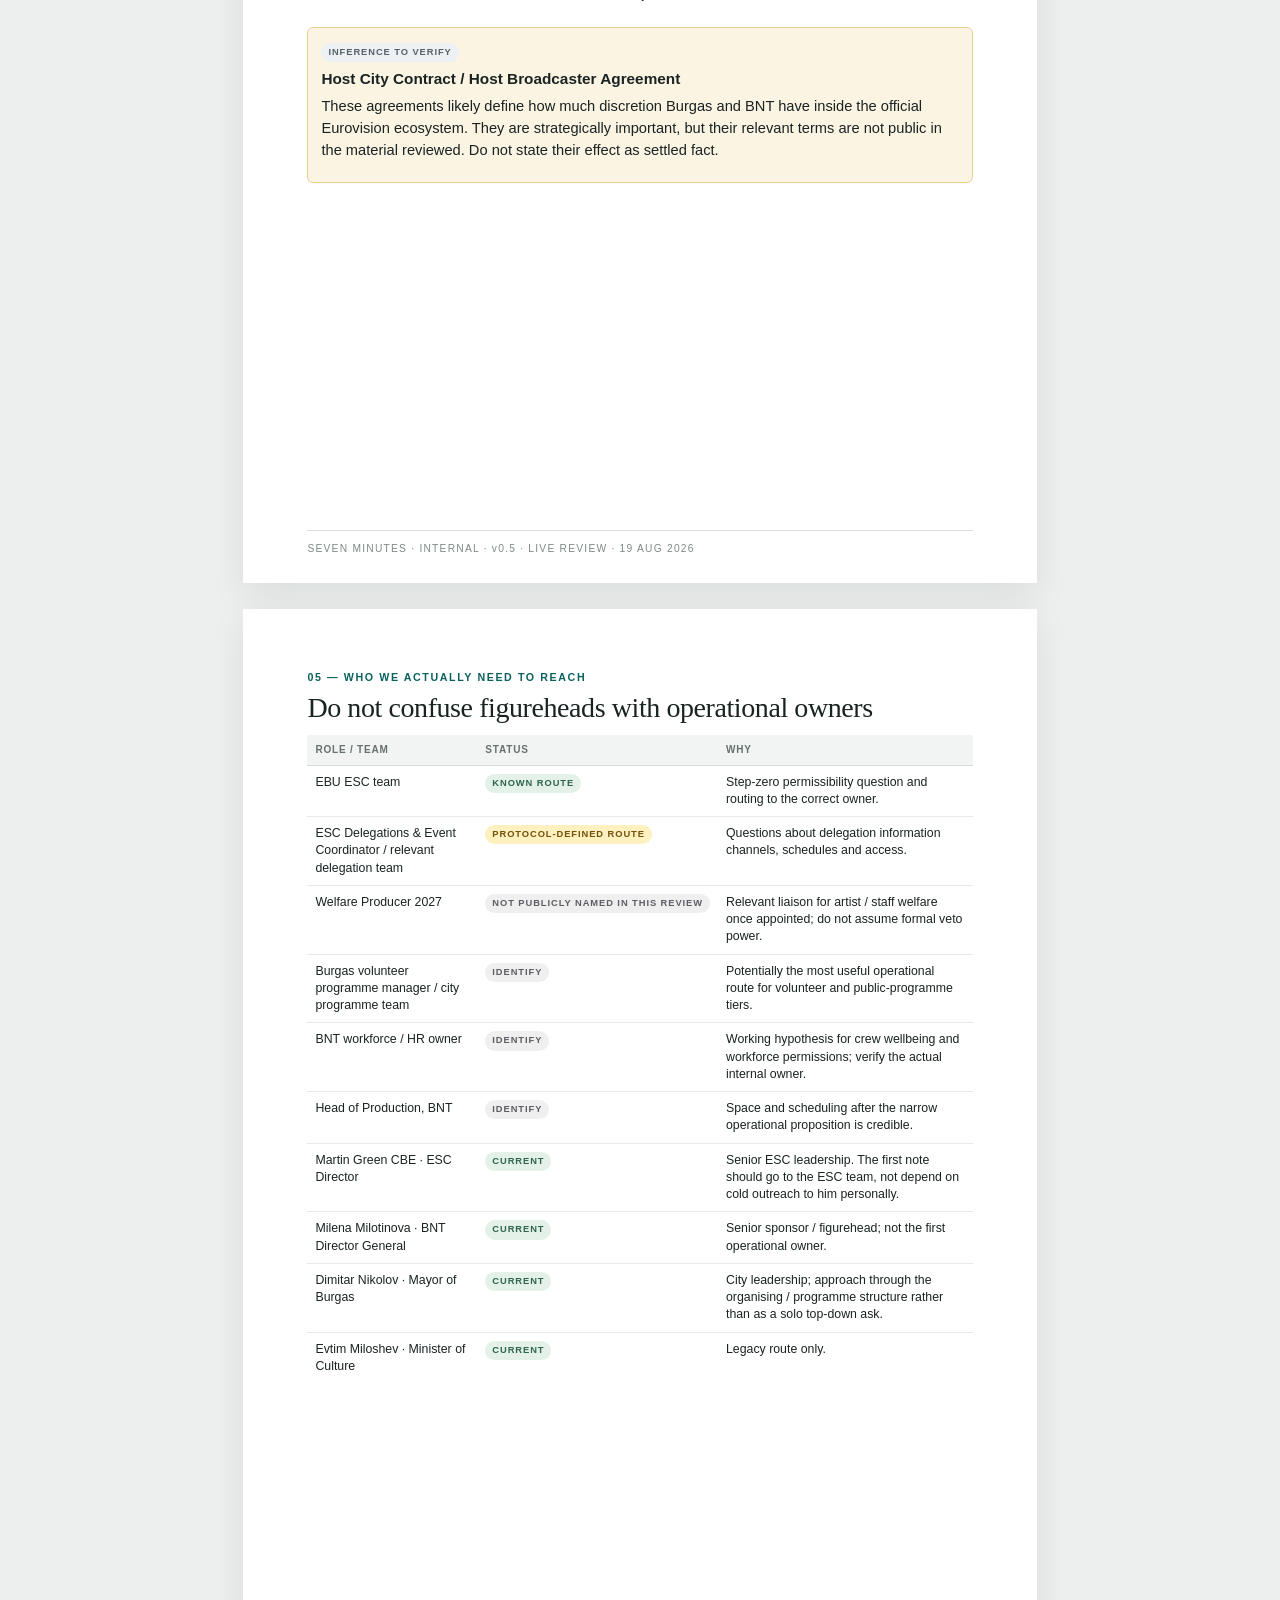
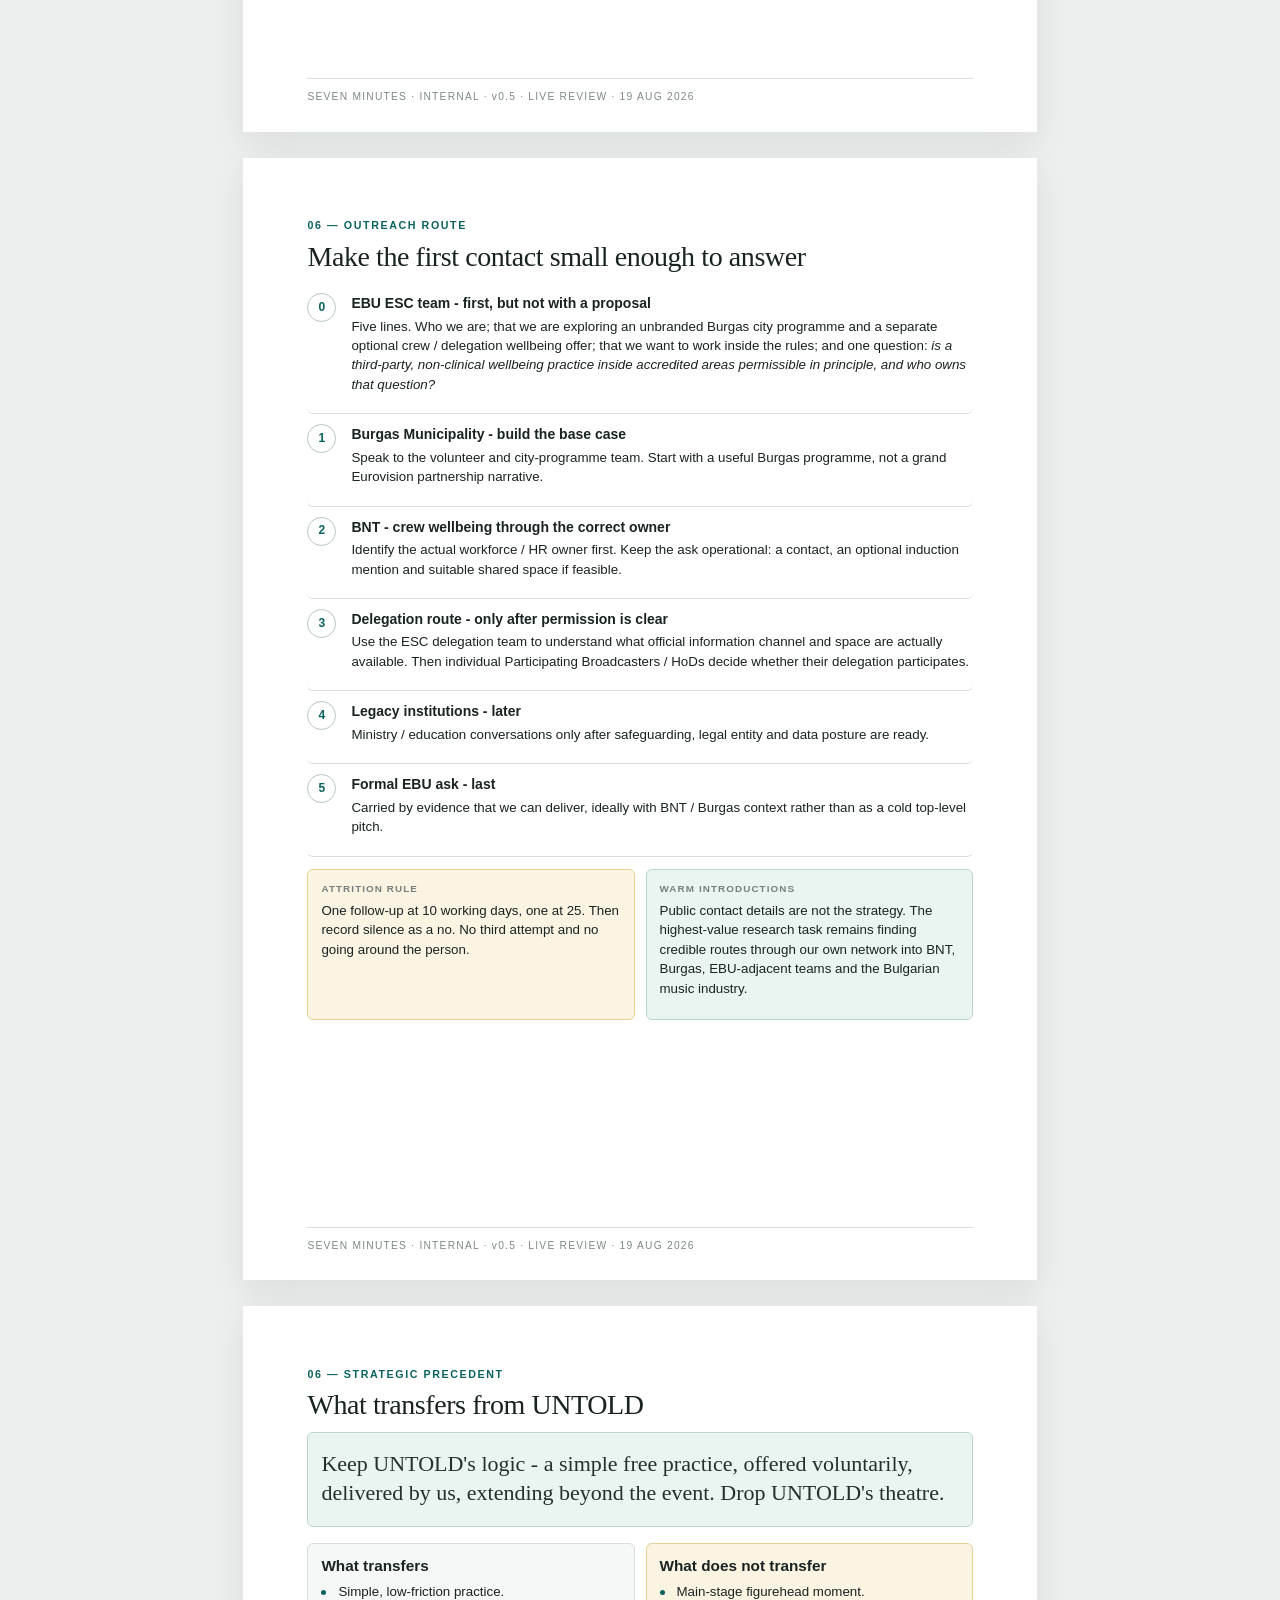
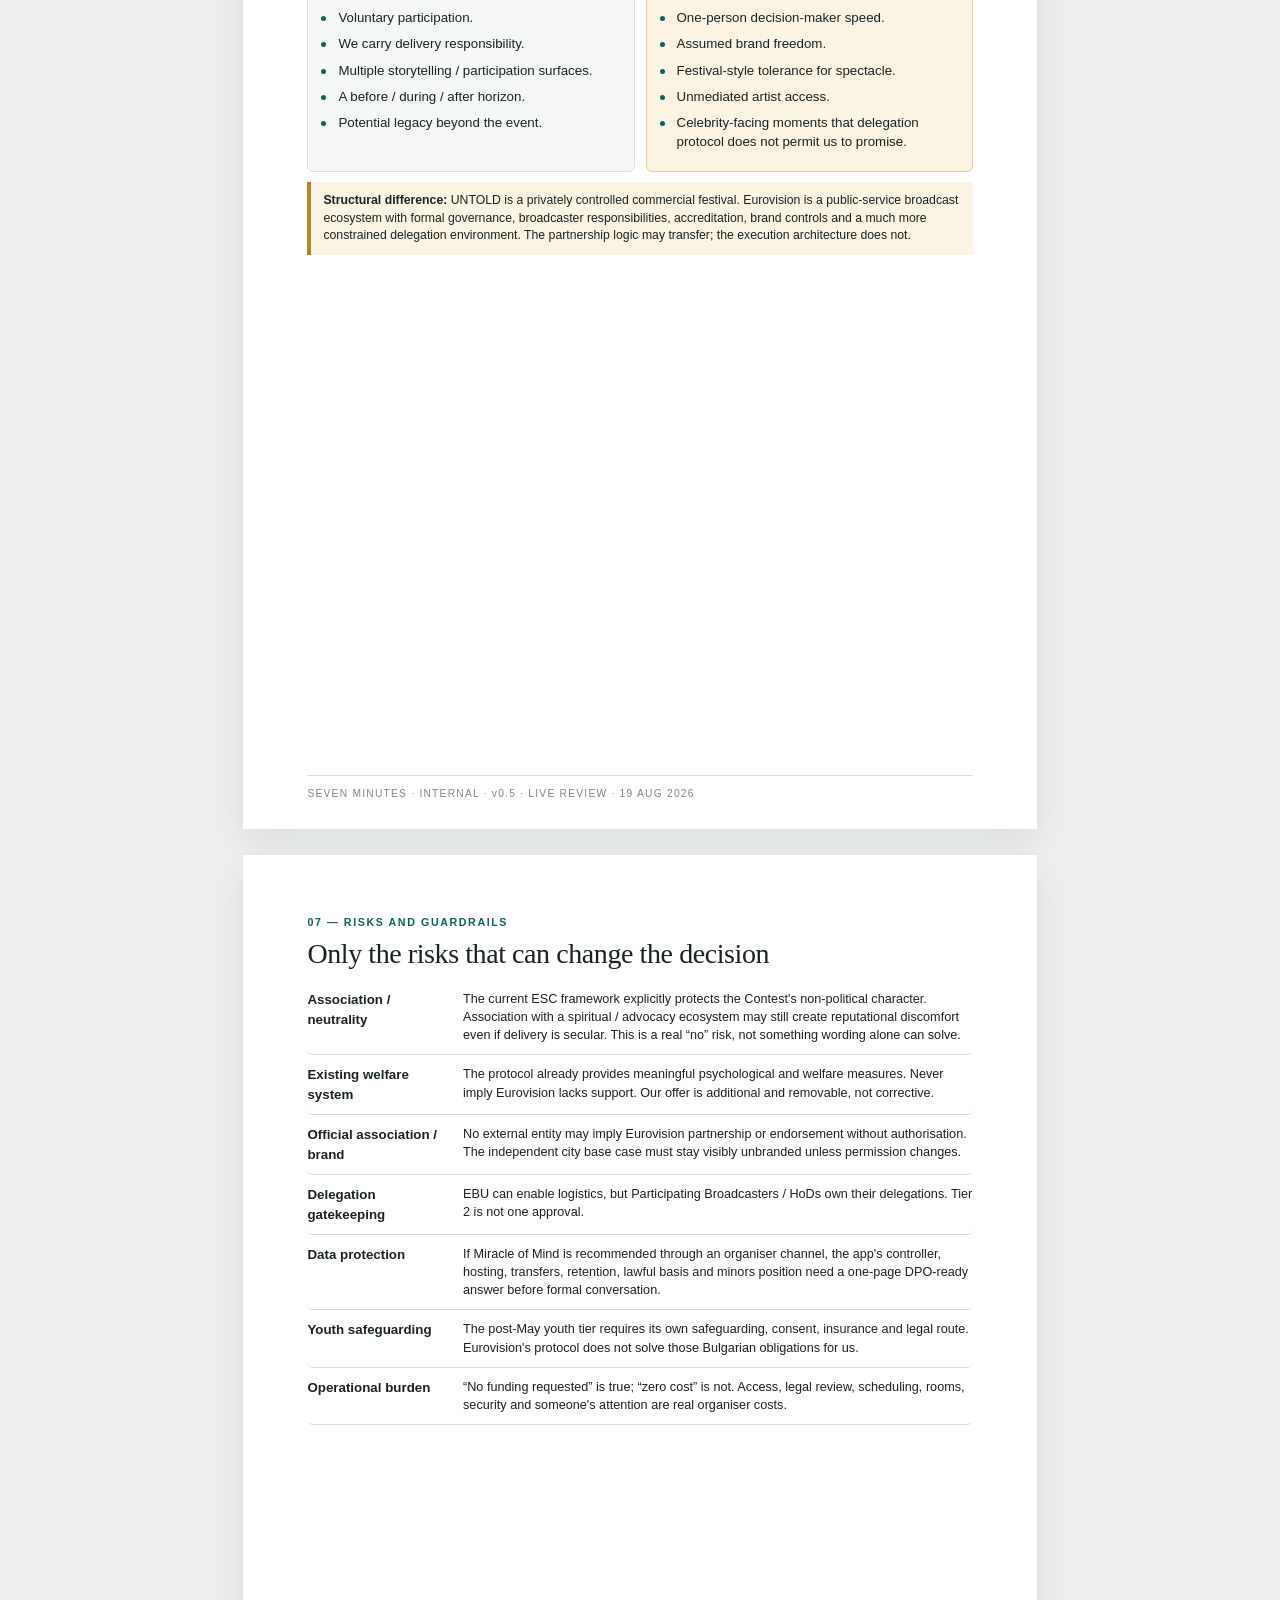
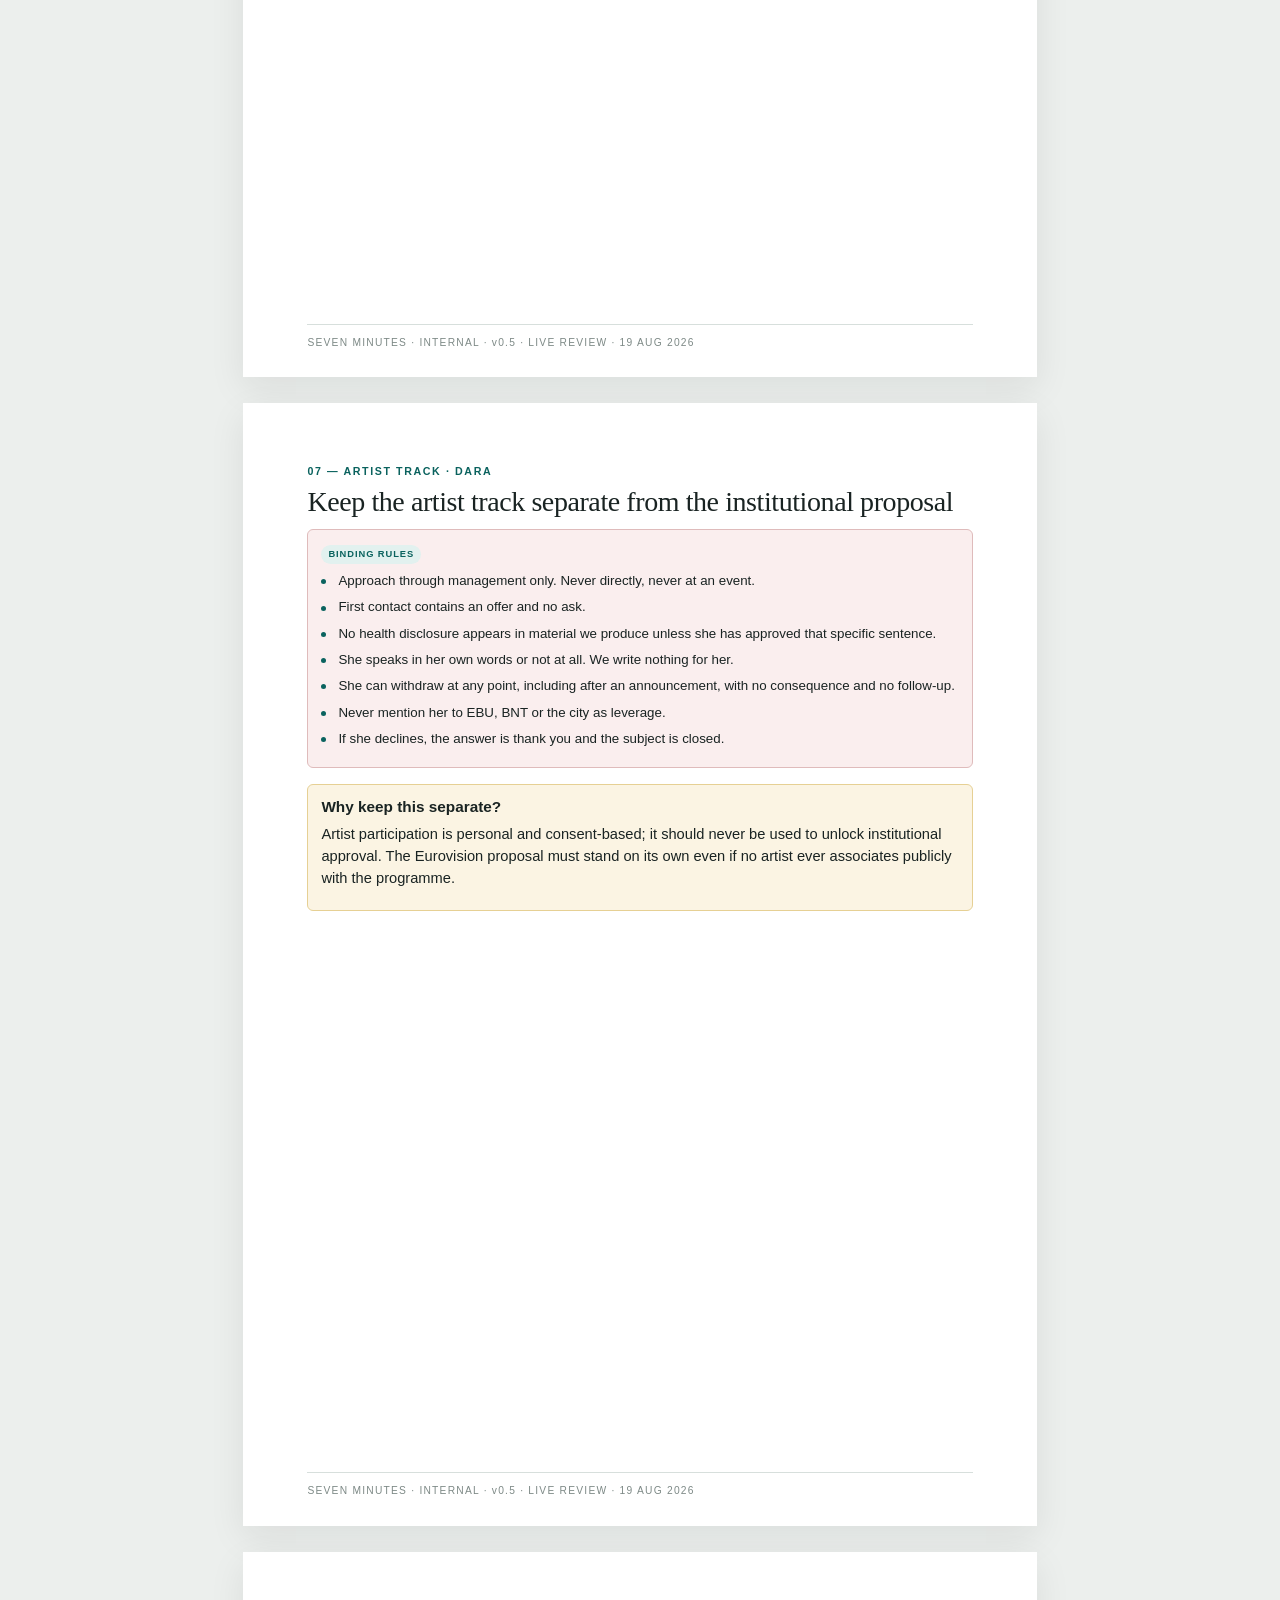
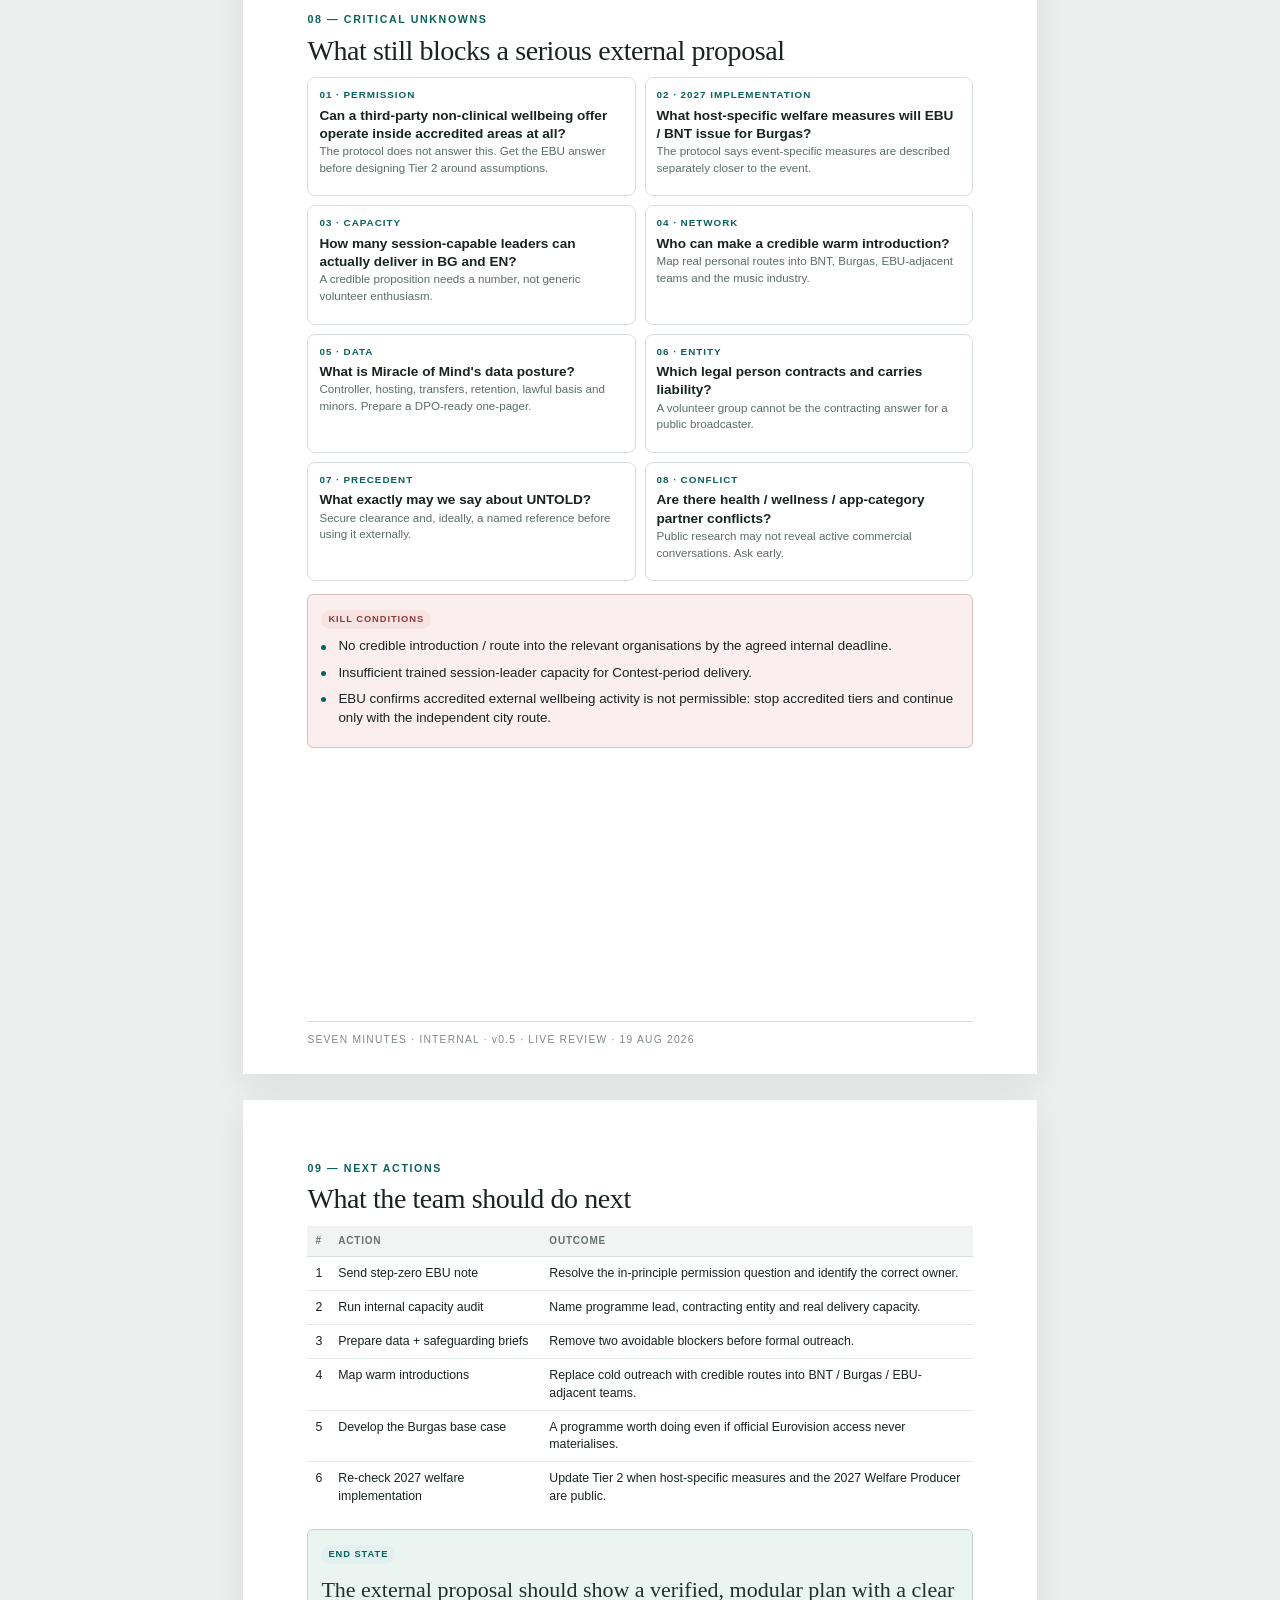
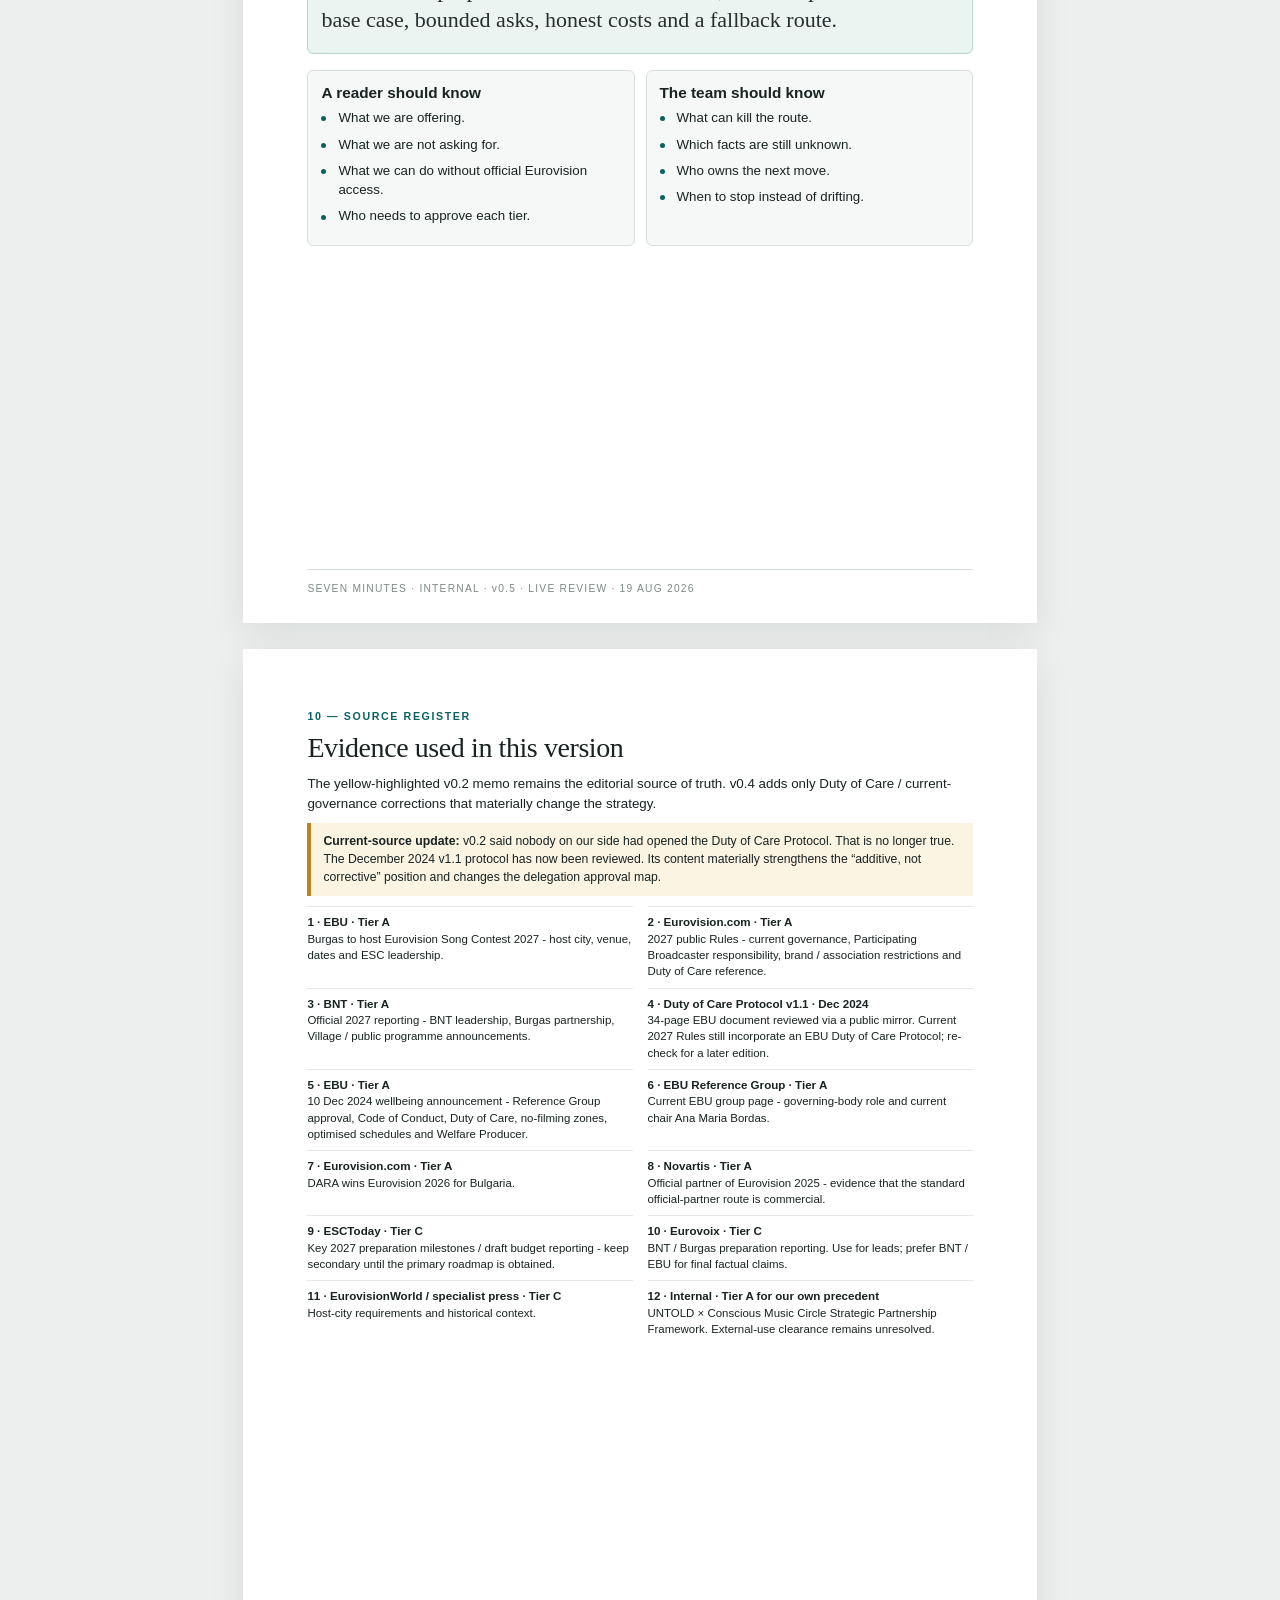
==== commit bc07fd41: "Load refined review UX" ====
--- a/index.html
+++ b/index.html
@@ -4,19 +4,13 @@
 <meta charset="utf-8">
 <meta name="viewport" content="width=device-width, initial-scale=1">
 <title>Seven Minutes - Decision Memo v0.5 · Live Review</title>
-<link rel="stylesheet" href="style.css?v=5">
-<link rel="stylesheet" href="review.css?v=5">
-<link rel="stylesheet" href="mobile-fix.css?v=5">
-<style>
-  .comment-zone{display:block!important;min-height:0!important;margin:4px 0 14px!important}
-  .comment-marker{display:flex!important;align-items:center!important;justify-content:center!important;width:max-content!important;height:34px!important;min-height:34px!important;max-height:34px!important;margin:0 0 0 auto!important;padding:7px 11px!important;flex:none!important;align-self:auto!important;border-radius:999px!important}
-  .comment-thread{width:100%!important;display:none;margin:8px 0 14px!important;box-sizing:border-box!important}
-  @media(max-width:800px){.comment-marker{height:36px!important;min-height:36px!important;max-height:36px!important}}
-</style>
+<link rel="stylesheet" href="style.css?v=7">
+<link rel="stylesheet" href="review.css?v=7">
+<link rel="stylesheet" href="mobile-fix.css?v=7">
 </head>
 <body>
 <div id="app" class="doc" aria-live="polite"></div>
-<script src="app.js?v=5" defer></script>
-<!-- deploy-trigger: 2026-08-21-comment-layout-hard-fix -->
+<script src="app.js?v=7" defer></script>
+<!-- deploy-trigger: 2026-08-21-review-ux-v7 -->
 </body>
 </html>
--- a/review.css
+++ b/review.css
@@ -1,4 +1,10 @@
-:root{--comment:#7457df;--comment-soft:#f5f2ff;--comment-line:#dcd3ff}
-body.review-ready{padding-top:56px}.review-bar{position:fixed;z-index:1000;top:0;left:0;right:0;height:52px;display:flex;align-items:center;justify-content:center;background:rgba(25,35,34,.97);color:#fff;border-bottom:1px solid rgba(255,255,255,.12);box-shadow:0 7px 24px rgba(0,0,0,.12)}.review-bar-inner{width:min(210mm,calc(100% - 28px));display:flex;align-items:center;justify-content:space-between;gap:12px}.review-brand{display:flex;align-items:center;gap:10px;min-width:0}.review-dot{width:9px;height:9px;border-radius:50%;background:#bdaeff;box-shadow:0 0 0 5px rgba(189,174,255,.13)}.review-title{font-size:9.3pt;font-weight:700;white-space:nowrap;overflow:hidden;text-overflow:ellipsis}.review-sub{font-size:8pt;color:#bfc9c6;margin-left:8px;font-weight:400}.review-actions{display:flex;align-items:center;gap:7px}.review-pill{appearance:none;border:1px solid rgba(255,255,255,.22);background:rgba(255,255,255,.08);color:#fff;border-radius:999px;padding:7px 10px;font:600 8.2pt Arial,sans-serif;cursor:pointer}.review-pill.primary{background:#fff;color:#202625}.review-status{font-size:7.6pt;color:#bfc9c6;min-width:46px;text-align:right}.commentable{position:relative}.comment-zone{margin:2px 0 12px;min-height:30px;display:flex;flex-direction:column;align-items:flex-end;justify-content:flex-start}.comment-marker{width:max-content;flex:0 0 auto;display:inline-flex;align-items:center;gap:6px;border:1px solid var(--comment-line);background:#fff;color:#5c49ba;border-radius:999px;cursor:pointer;padding:5px 9px;font:700 8pt Arial,sans-serif;opacity:.96;box-shadow:0 1px 3px rgba(44,33,92,.08);transition:background .15s,border-color .15s,color .15s,box-shadow .15s,transform .15s}.comment-marker:hover,.commentable:hover+.comment-zone .comment-marker{background:var(--comment-soft);border-color:#bbaaf7;color:#5238c8;box-shadow:0 3px 9px rgba(65,44,150,.12)}.comment-marker:active{transform:translateY(1px)}.comment-marker.has-comments{background:var(--comment-soft);border-color:#b9a8f8;color:#4f36c6;box-shadow:0 2px 7px rgba(65,44,150,.10)}.comment-marker .count{display:inline-flex;align-items:center;justify-content:center;min-width:18px;height:18px;padding:0 5px;border-radius:999px;background:var(--comment);color:#fff;font-size:7.3pt;line-height:1}.comment-thread{display:none;width:100%;align-self:stretch;box-sizing:border-box;border-left:3px solid var(--comment);background:var(--comment-soft);border-radius:0 10px 10px 0;margin:8px 0 14px;padding:10px 11px 11px}.comment-thread-head{display:flex;justify-content:space-between;align-items:center;margin-bottom:7px}.comment-thread-title{font-size:7.8pt;font-weight:700;color:#5e4abc;text-transform:uppercase;letter-spacing:.08em}.comment-close{border:0;background:transparent;color:#756c8a;font-size:15px;cursor:pointer}.comment-list{display:grid;gap:7px}.comment-item{background:#fff;border:1px solid var(--comment-line);border-radius:8px;padding:8px 9px}.comment-meta{display:flex;align-items:baseline;gap:7px;margin-bottom:3px}.comment-name{font-weight:700;font-size:8.8pt}.comment-time{font-size:7.2pt;color:#8c849d}.comment-text{font-size:9pt;line-height:1.42;white-space:pre-wrap;overflow-wrap:anywhere}.comment-empty{font-size:8.4pt;color:#797188;margin-bottom:7px}.comment-form{margin-top:8px;padding-top:8px;border-top:1px solid var(--comment-line)}.comment-fields{display:grid;grid-template-columns:145px 1fr;gap:7px}.comment-input,.comment-textarea{width:100%;border:1px solid #cfc6ee;border-radius:8px;background:#fff;color:#25212d;font:9pt Arial,sans-serif;padding:8px;outline:none}.comment-textarea{min-height:68px;resize:vertical;line-height:1.4}.comment-input:focus,.comment-textarea:focus{border-color:#8b72ed;box-shadow:0 0 0 3px rgba(122,90,248,.10)}.comment-form-actions{display:flex;align-items:center;justify-content:space-between;gap:8px;margin-top:7px}.comment-hint{font-size:7.3pt;color:#8a8297}.comment-submit{border:0;background:#5e47d7;color:#fff;border-radius:999px;padding:7px 12px;font:700 8.2pt Arial,sans-serif;cursor:pointer}.comment-submit:disabled{opacity:.5}.comment-error{display:none;margin-top:6px;color:#9b3f3f;font-size:8pt}.comment-error.show{display:block}.review-toast{position:fixed;z-index:1200;left:50%;bottom:22px;transform:translateX(-50%) translateY(10px);background:#202625;color:#fff;border-radius:999px;padding:9px 13px;font:600 8.3pt Arial,sans-serif;opacity:0;pointer-events:none;transition:.2s;box-shadow:0 10px 30px rgba(0,0,0,.18)}.review-toast.show{opacity:1;transform:translateX(-50%) translateY(0)}
-@media(max-width:800px){body.review-ready{padding-top:50px}.review-bar{height:48px}.review-bar-inner{width:calc(100% - 18px)}.review-sub,.review-status{display:none}.review-title{font-size:8.4pt}.review-pill{padding:6px 8px;font-size:7.8pt}.comment-zone{margin:4px 0 14px;min-height:36px}.comment-marker{min-height:34px;padding:7px 11px;font-size:8.5pt;gap:6px;opacity:1;box-shadow:0 2px 7px rgba(65,44,150,.11)}.comment-marker .count{min-width:19px;height:19px;font-size:7.5pt}.comment-thread{padding:9px}.comment-fields{grid-template-columns:1fr}.comment-textarea{min-height:80px}}
+:root{--comment:#6651d8;--comment-dark:#4f3dc0;--comment-soft:#f6f4ff;--comment-line:#d9d2fb;--review-ink:#192322}
+body.review-ready{padding-top:56px}
+.review-bar{position:fixed;z-index:1000;top:0;left:0;right:0;height:52px;display:flex;align-items:center;justify-content:center;background:rgba(25,35,34,.97);color:#fff;border-bottom:1px solid rgba(255,255,255,.10);box-shadow:0 5px 18px rgba(0,0,0,.11);backdrop-filter:blur(12px)}
+.review-bar-inner{width:min(210mm,calc(100% - 28px));display:flex;align-items:center;justify-content:space-between;gap:12px}.review-brand{display:flex;align-items:center;gap:10px;min-width:0}.review-dot{width:8px;height:8px;border-radius:50%;background:#a995ff;box-shadow:0 0 0 4px rgba(169,149,255,.13)}.review-title{font-size:9.2pt;font-weight:700;white-space:nowrap;overflow:hidden;text-overflow:ellipsis}.review-sub{font-size:7.9pt;color:#bfc9c6;margin-left:7px;font-weight:400}.review-actions{display:flex;align-items:center;gap:7px}.review-pill{appearance:none;border:1px solid rgba(255,255,255,.22);background:transparent;color:#fff;border-radius:999px;min-height:34px;padding:6px 11px;font:700 8.1pt Arial,sans-serif;cursor:pointer;transition:.15s}.review-pill:hover,.review-pill.active{background:rgba(255,255,255,.11)}.review-pill.primary{background:#fff;color:#202625;border-color:#fff}.review-pill.primary.active{background:#eee9ff;color:#4634ae;border-color:#d2c7ff}.review-pill:disabled{opacity:.42;cursor:default}.review-status{font-size:7.4pt;color:#bfc9c6;min-width:35px;text-align:right}
+.commentable{position:relative;border-radius:6px;transition:background .15s,box-shadow .15s}.comment-zone{display:none;width:100%;margin:4px 0 11px}.comment-zone.has-comments,.comment-zone.is-open,body.comment-mode .comment-zone[data-preferred="true"]{display:block}.comment-marker{width:max-content;min-height:30px;margin-left:auto;display:flex;align-items:center;justify-content:center;gap:5px;border:1px solid #d7d2ec;background:#fff;color:#645b7d;border-radius:999px;cursor:pointer;padding:4px 9px;font:700 7.8pt Arial,sans-serif;box-shadow:0 1px 3px rgba(40,32,78,.05);transition:.15s}.comment-marker:hover{border-color:#b8abf2;color:var(--comment-dark);background:#faf9ff}.comment-marker.has-comments{border-color:#cbbff9;background:var(--comment-soft);color:var(--comment-dark);padding-left:8px}.comment-marker .marker-icon{font-size:9pt;line-height:1}.comment-marker .count{display:inline-flex;align-items:center;justify-content:center;min-width:18px;height:18px;padding:0 5px;border-radius:999px;background:var(--comment);color:#fff;font-size:7.2pt;line-height:1}.comment-zone:not(.has-comments) .count{display:none}
+.comment-thread{display:none;width:100%;box-sizing:border-box;margin:7px 0 15px;padding:11px 12px 12px;border:1px solid var(--comment-line);border-left:3px solid var(--comment);border-radius:8px;background:#fbfaff;box-shadow:0 4px 14px rgba(63,45,130,.05)}.comment-thread-head{display:flex;justify-content:space-between;align-items:center;margin-bottom:8px}.comment-thread-title{font-size:7.5pt;font-weight:800;color:#6553bf;text-transform:uppercase;letter-spacing:.09em}.comment-close{width:28px;height:28px;border:0;border-radius:50%;background:transparent;color:#756c8a;font-size:16px;line-height:1;cursor:pointer}.comment-close:hover{background:#eeeaff}.comment-list{display:grid;gap:7px}.comment-item{background:#fff;border:1px solid #e0dbf7;border-radius:7px;padding:8px 9px}.comment-meta{display:flex;align-items:baseline;gap:7px;margin-bottom:3px}.comment-name{font-weight:700;font-size:8.6pt;color:var(--review-ink)}.comment-time{font-size:7pt;color:#8c849d}.comment-text{font-size:8.9pt;line-height:1.43;white-space:pre-wrap;overflow-wrap:anywhere}.comment-form{margin-top:9px;padding-top:9px;border-top:1px solid #e3def8}.comment-fields{display:grid;grid-template-columns:130px 1fr;gap:7px}.comment-input,.comment-textarea{width:100%;border:1px solid #d6cff2;border-radius:7px;background:#fff;color:#25212d;font:8.9pt Arial,sans-serif;padding:8px 9px;outline:none}.comment-textarea{min-height:58px;resize:vertical;line-height:1.4}.comment-input:focus,.comment-textarea:focus{border-color:#8b72ed;box-shadow:0 0 0 3px rgba(122,90,248,.08)}.comment-form-actions{display:flex;align-items:center;justify-content:space-between;gap:10px;margin-top:7px}.comment-hint{font-size:7.1pt;color:#8a8297}.comment-submit{border:0;background:var(--comment);color:#fff;border-radius:999px;min-height:32px;padding:6px 12px;font:700 8pt Arial,sans-serif;cursor:pointer}.comment-submit:hover{background:var(--comment-dark)}.comment-submit:disabled{opacity:.5}.comment-error{display:none;margin-top:6px;color:#9b3f3f;font-size:8pt}.comment-error.show{display:block}.review-toast{position:fixed;z-index:1200;left:50%;bottom:22px;transform:translateX(-50%) translateY(10px);background:#202625;color:#fff;border-radius:999px;padding:9px 13px;font:600 8.2pt Arial,sans-serif;opacity:0;pointer-events:none;transition:.2s;box-shadow:0 10px 30px rgba(0,0,0,.18)}.review-toast.show{opacity:1;transform:translateX(-50%) translateY(0)}
+@media(hover:hover){body.comment-mode .commentable:hover{background:rgba(102,81,216,.035);box-shadow:0 0 0 5px rgba(102,81,216,.035)}}
+@media(max-width:800px){body.review-ready{padding-top:52px}.review-bar{height:50px}.review-bar-inner{width:calc(100% - 16px)}.review-sub,.review-status{display:none}.review-title{font-size:8.5pt}.review-actions{gap:5px}.review-pill{min-height:38px;padding:7px 10px;font-size:8pt}.comment-zone{margin:3px 0 10px}.comment-marker{min-height:38px;padding:7px 10px;font-size:8.2pt;box-shadow:none}.comment-marker.has-comments{min-width:46px}.comment-thread{margin:6px 0 14px;padding:10px}.comment-fields{grid-template-columns:1fr}.comment-input{min-height:40px}.comment-textarea{min-height:72px}.comment-form-actions{align-items:flex-end}.comment-hint{max-width:145px;line-height:1.3}.comment-submit{min-height:40px;padding:8px 13px}.comment-name{font-size:9pt}.comment-text{font-size:9.2pt}}
+@media(max-width:380px){.review-title{max-width:92px}.review-pill{padding:7px 8px}.comment-hint{display:none}}
 @media print{body.review-ready{padding-top:0}.review-bar,.comment-zone,.review-toast,[data-review-ui=true]{display:none!important}}
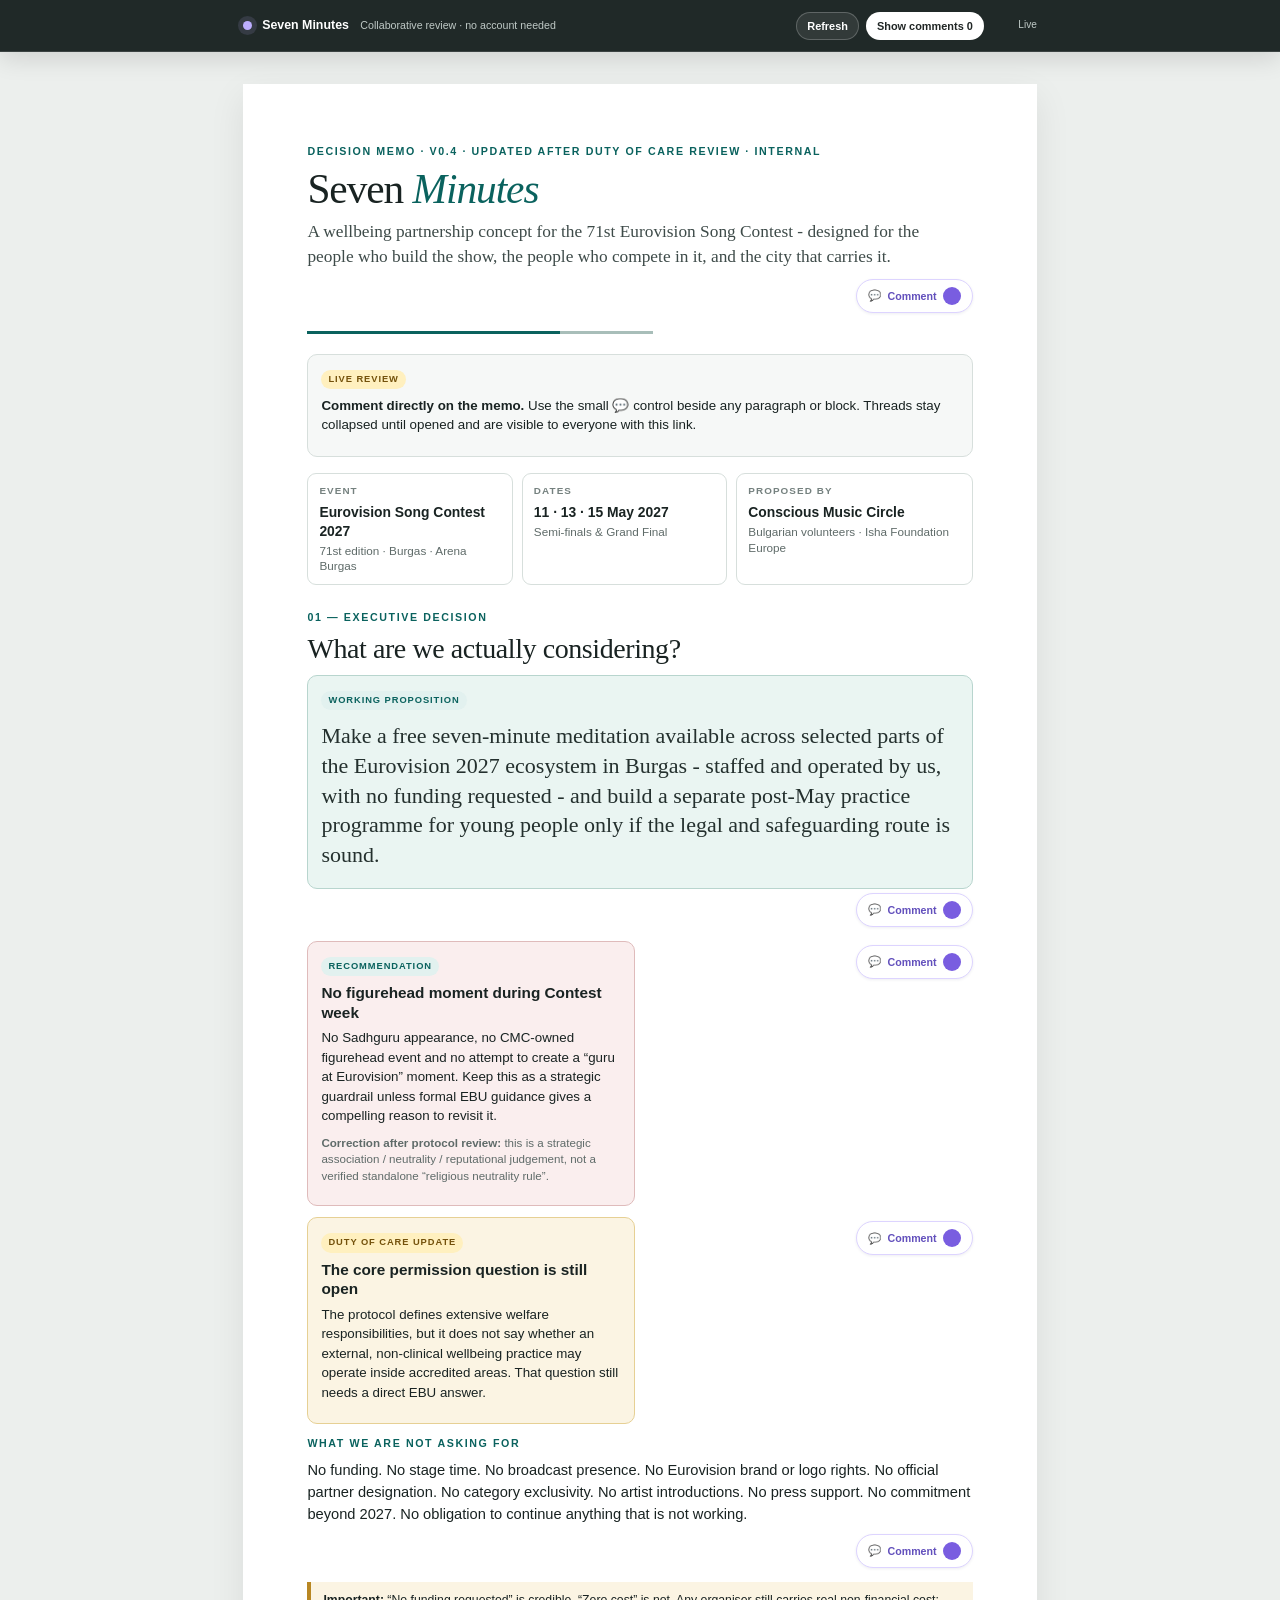
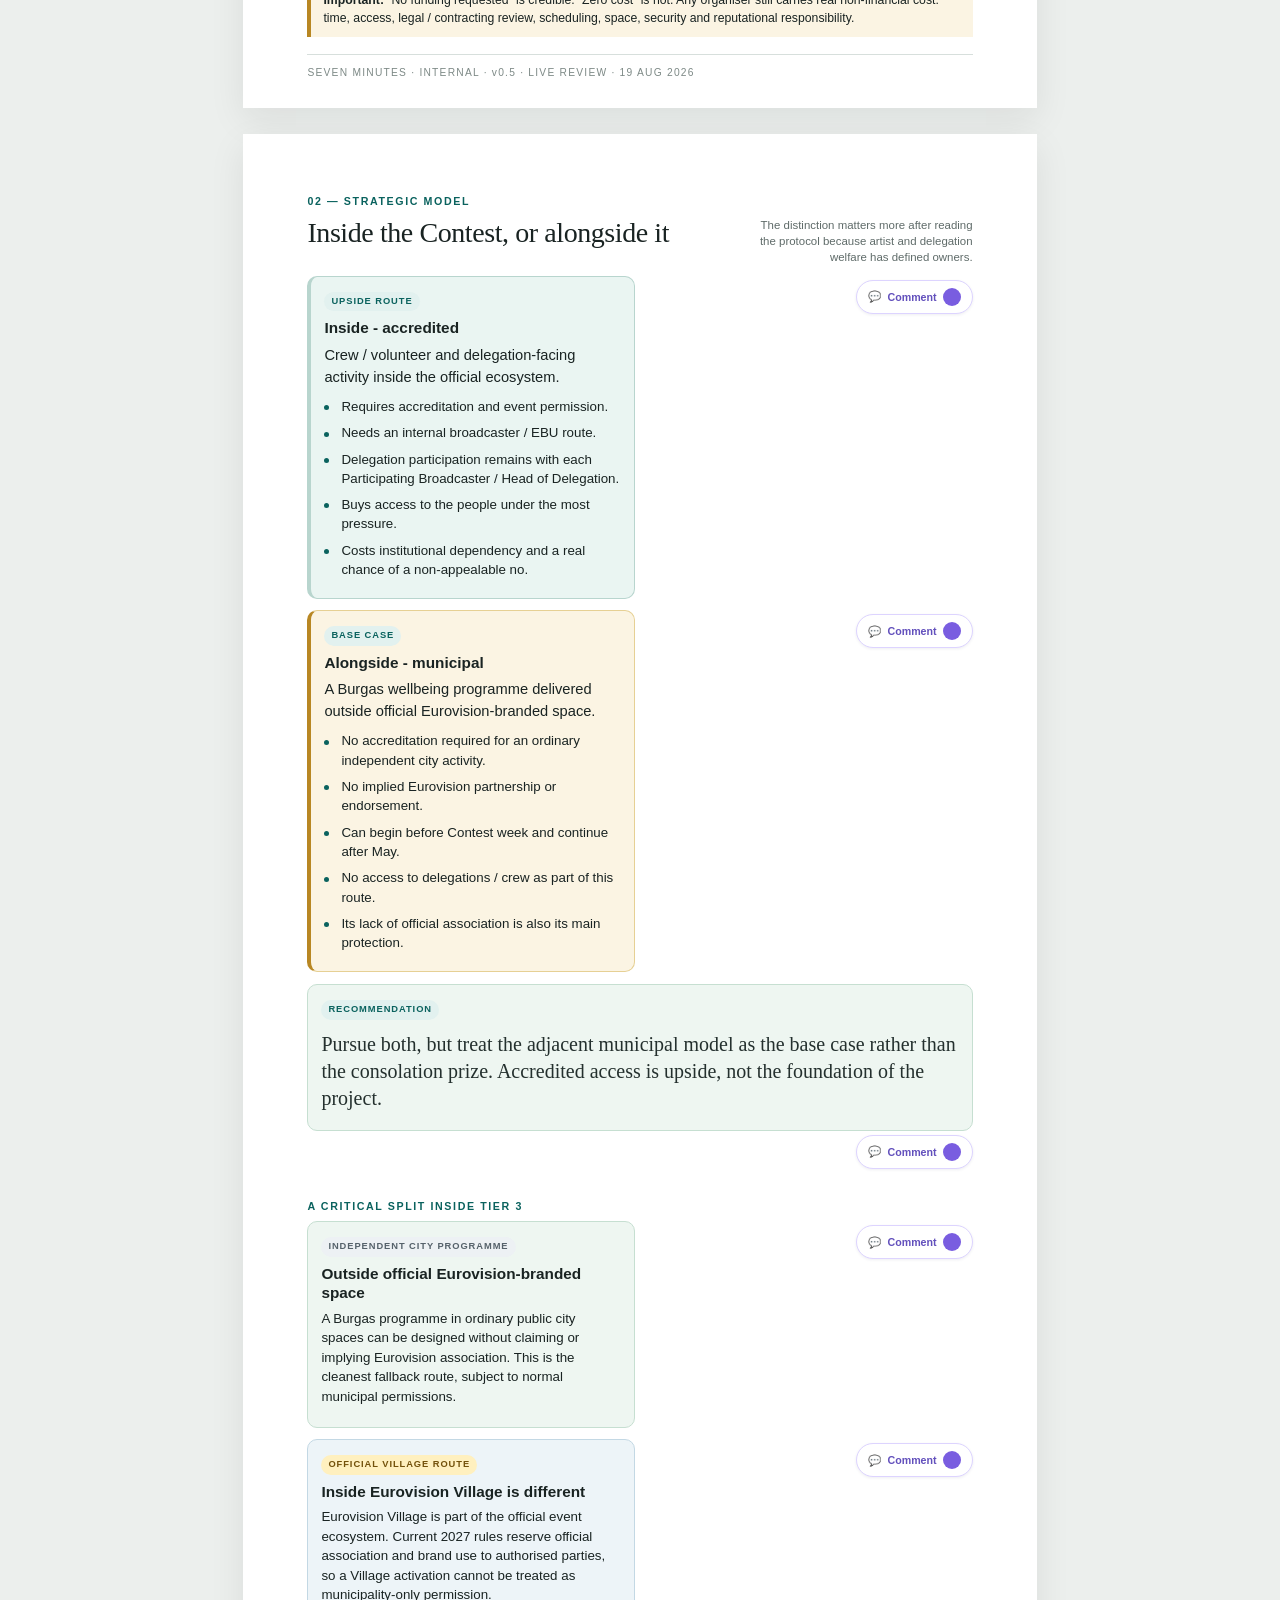
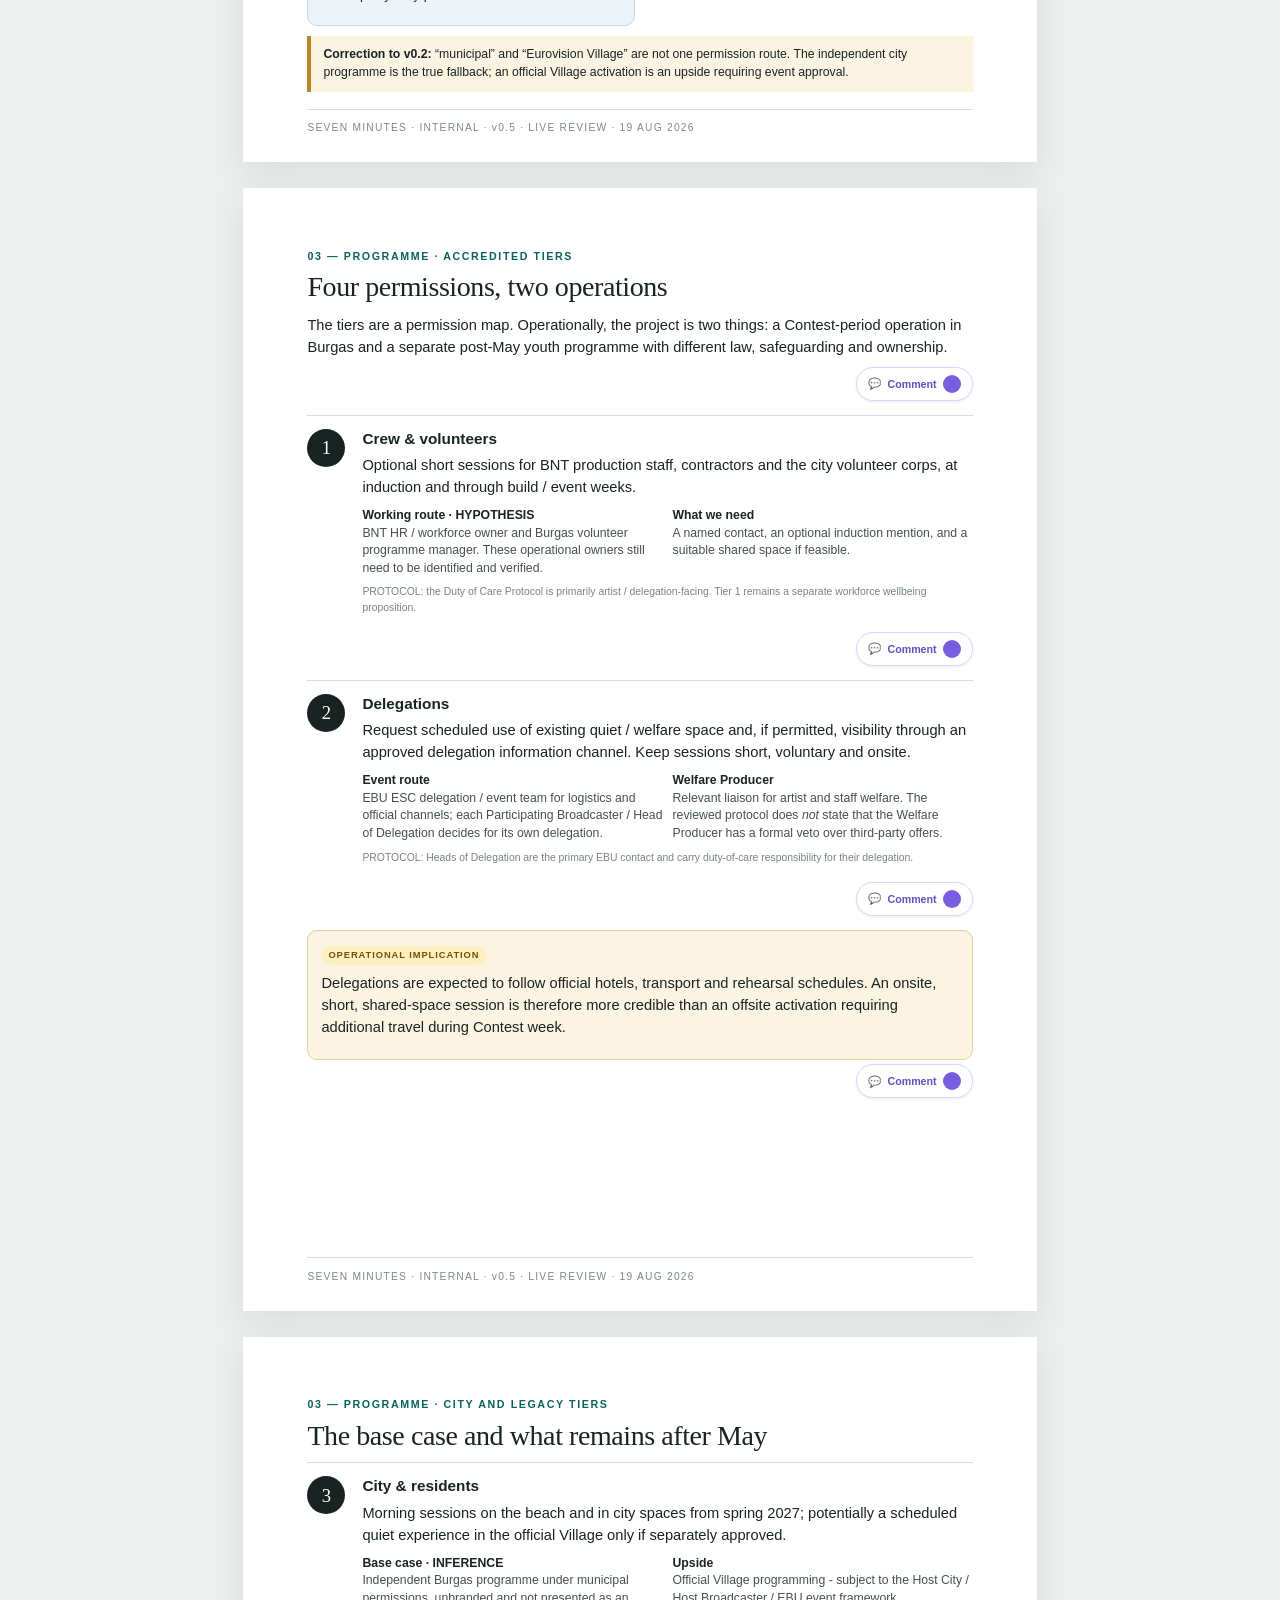
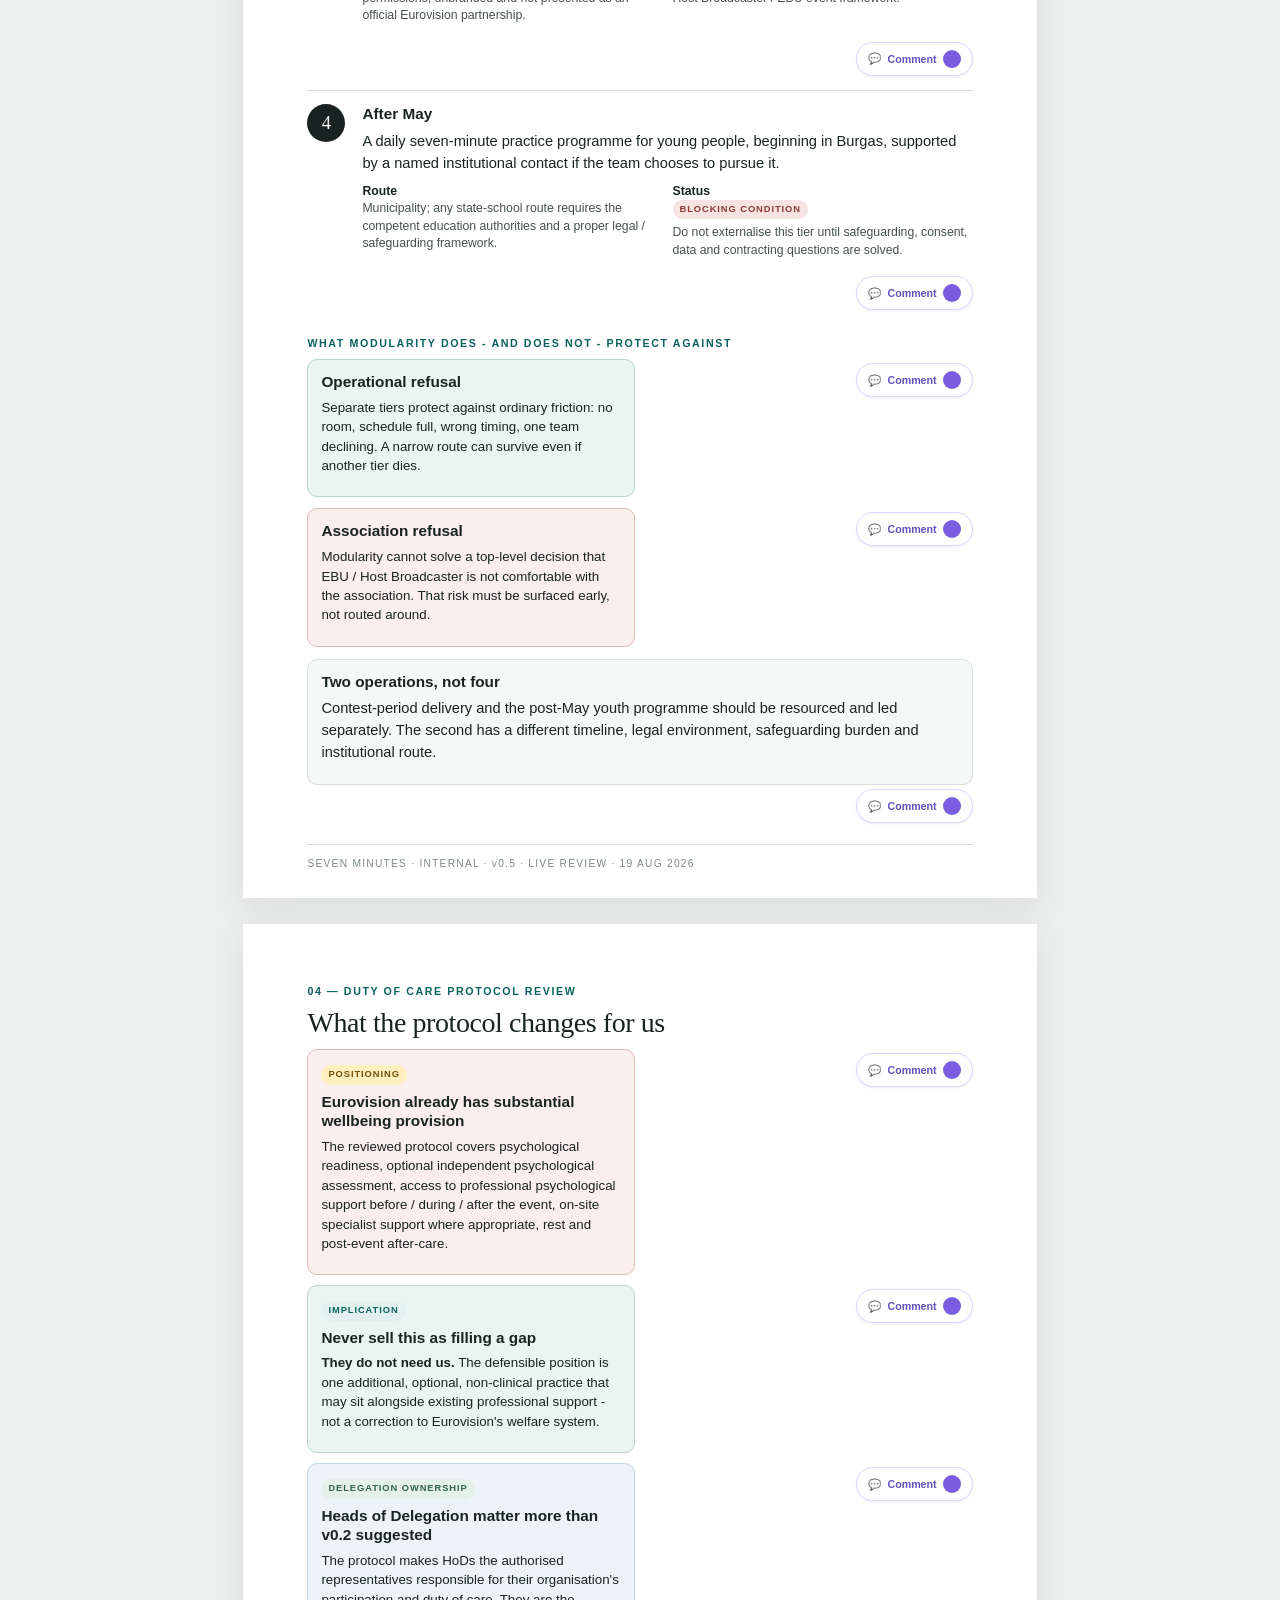
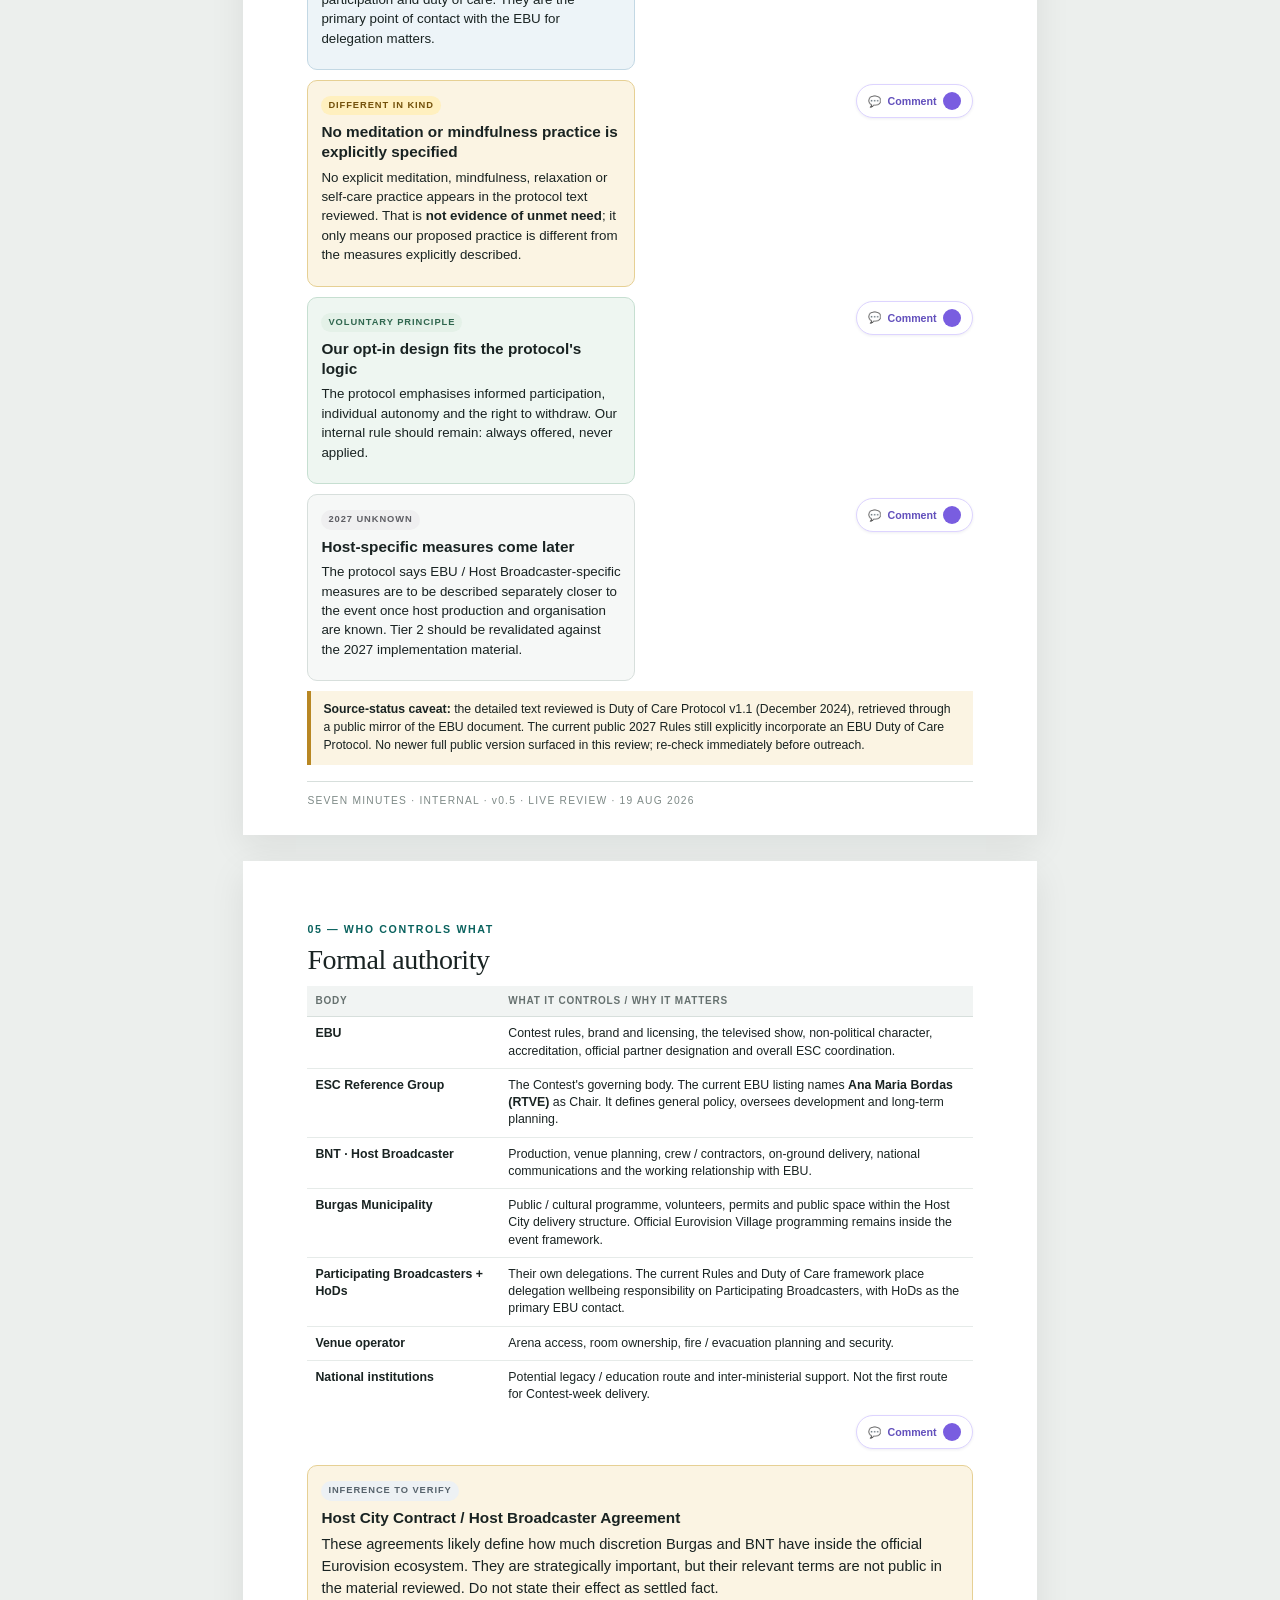
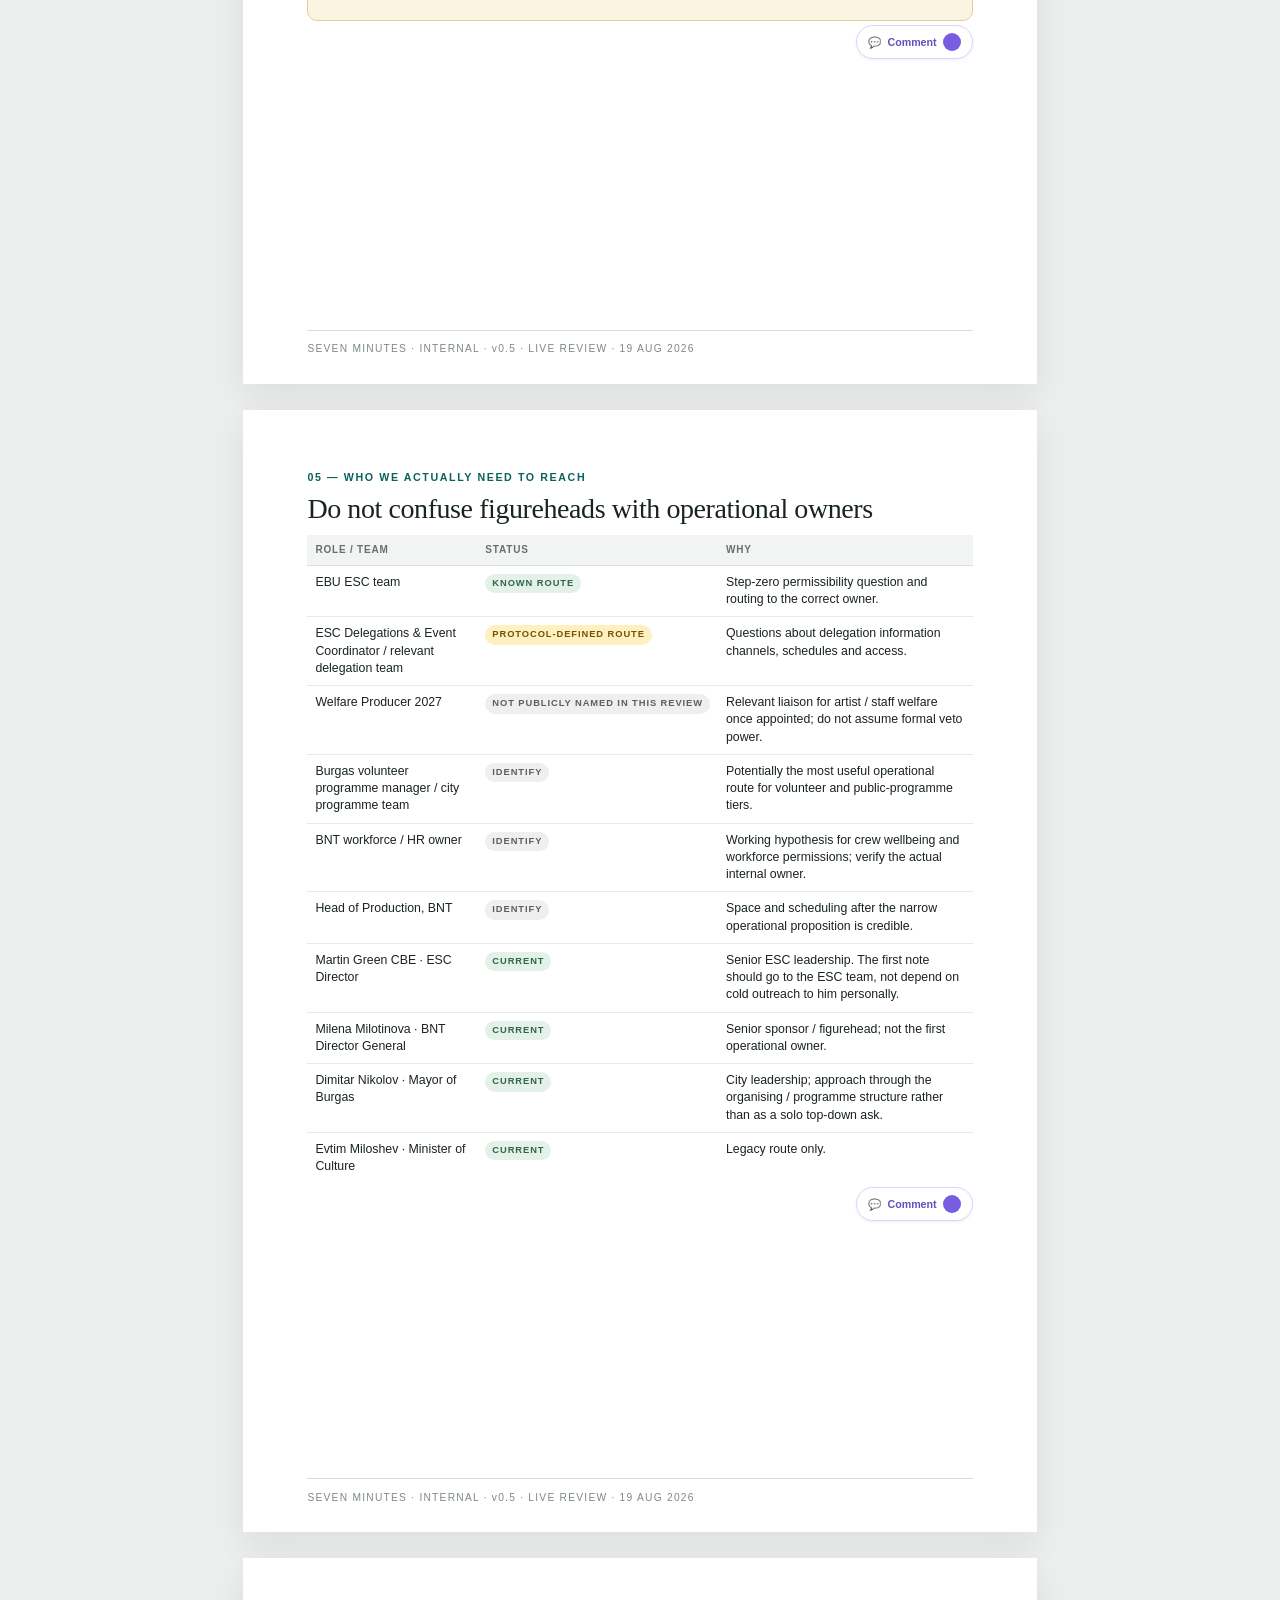
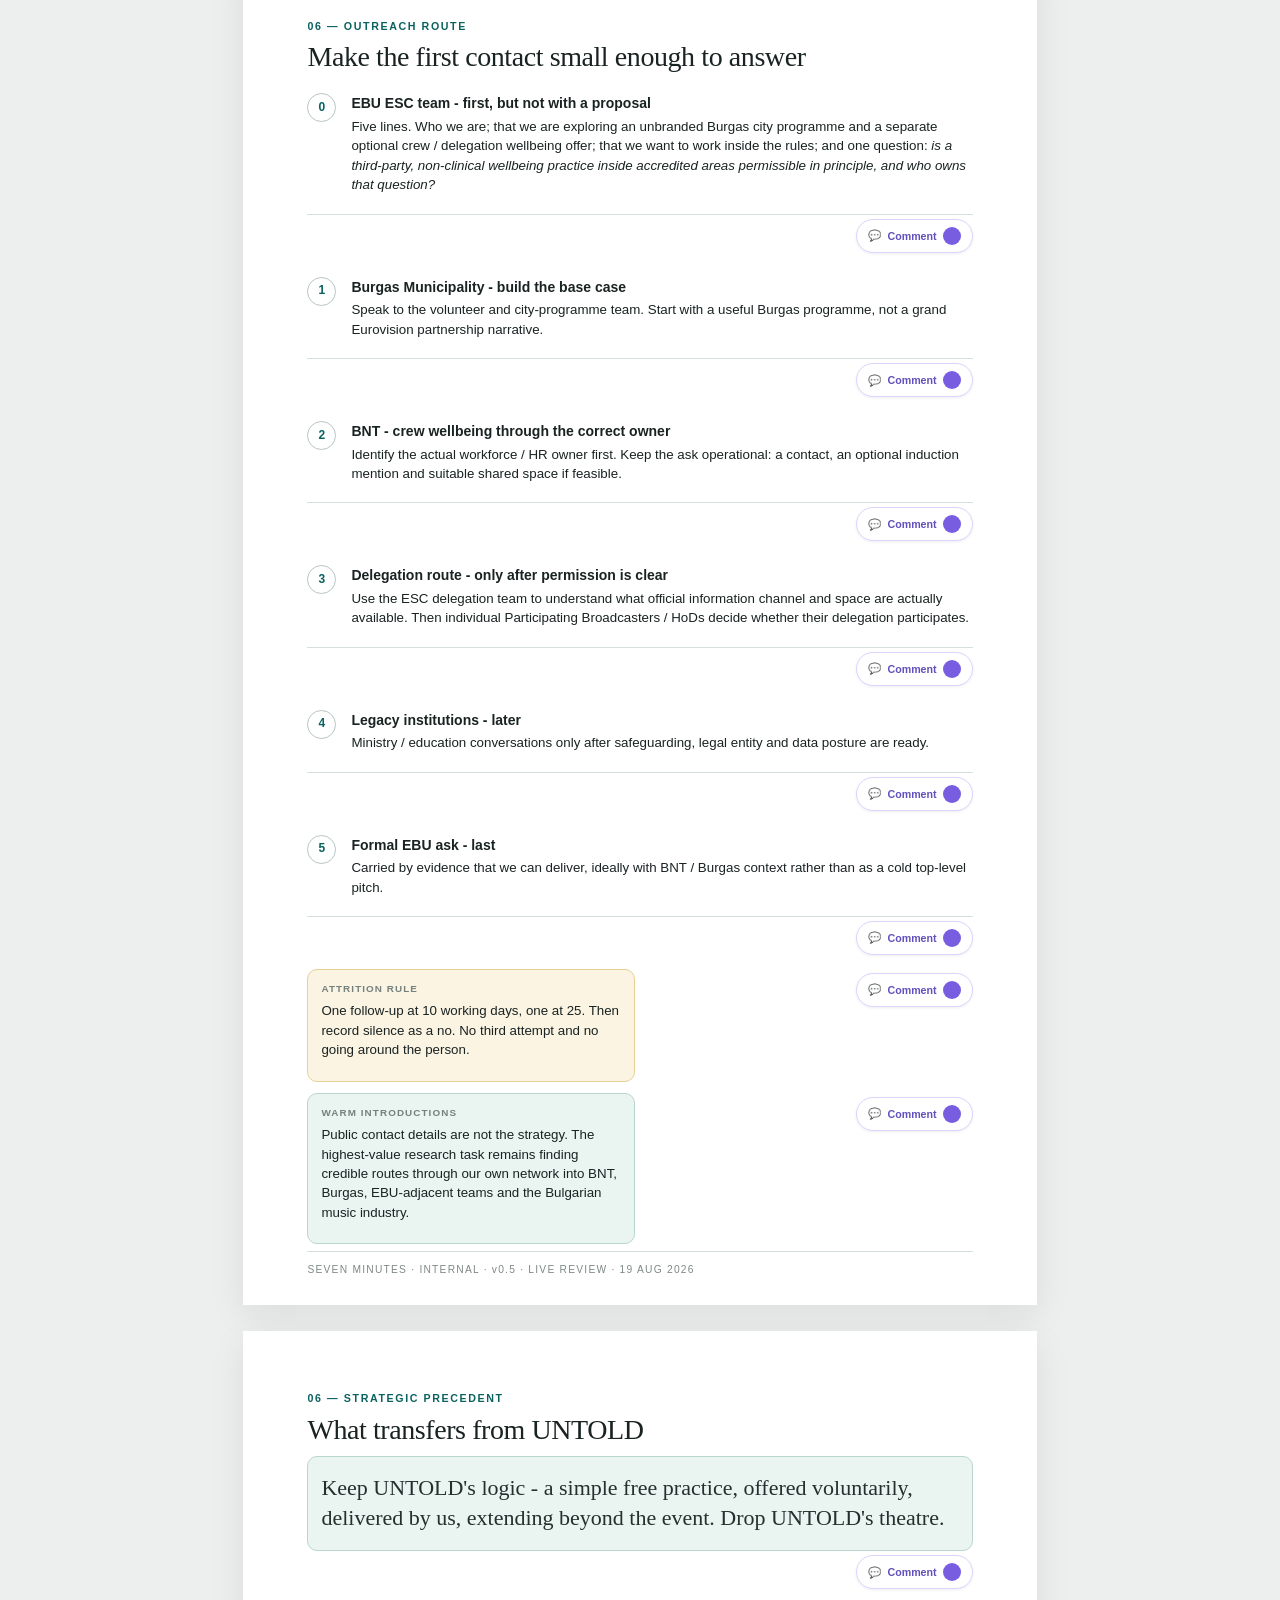
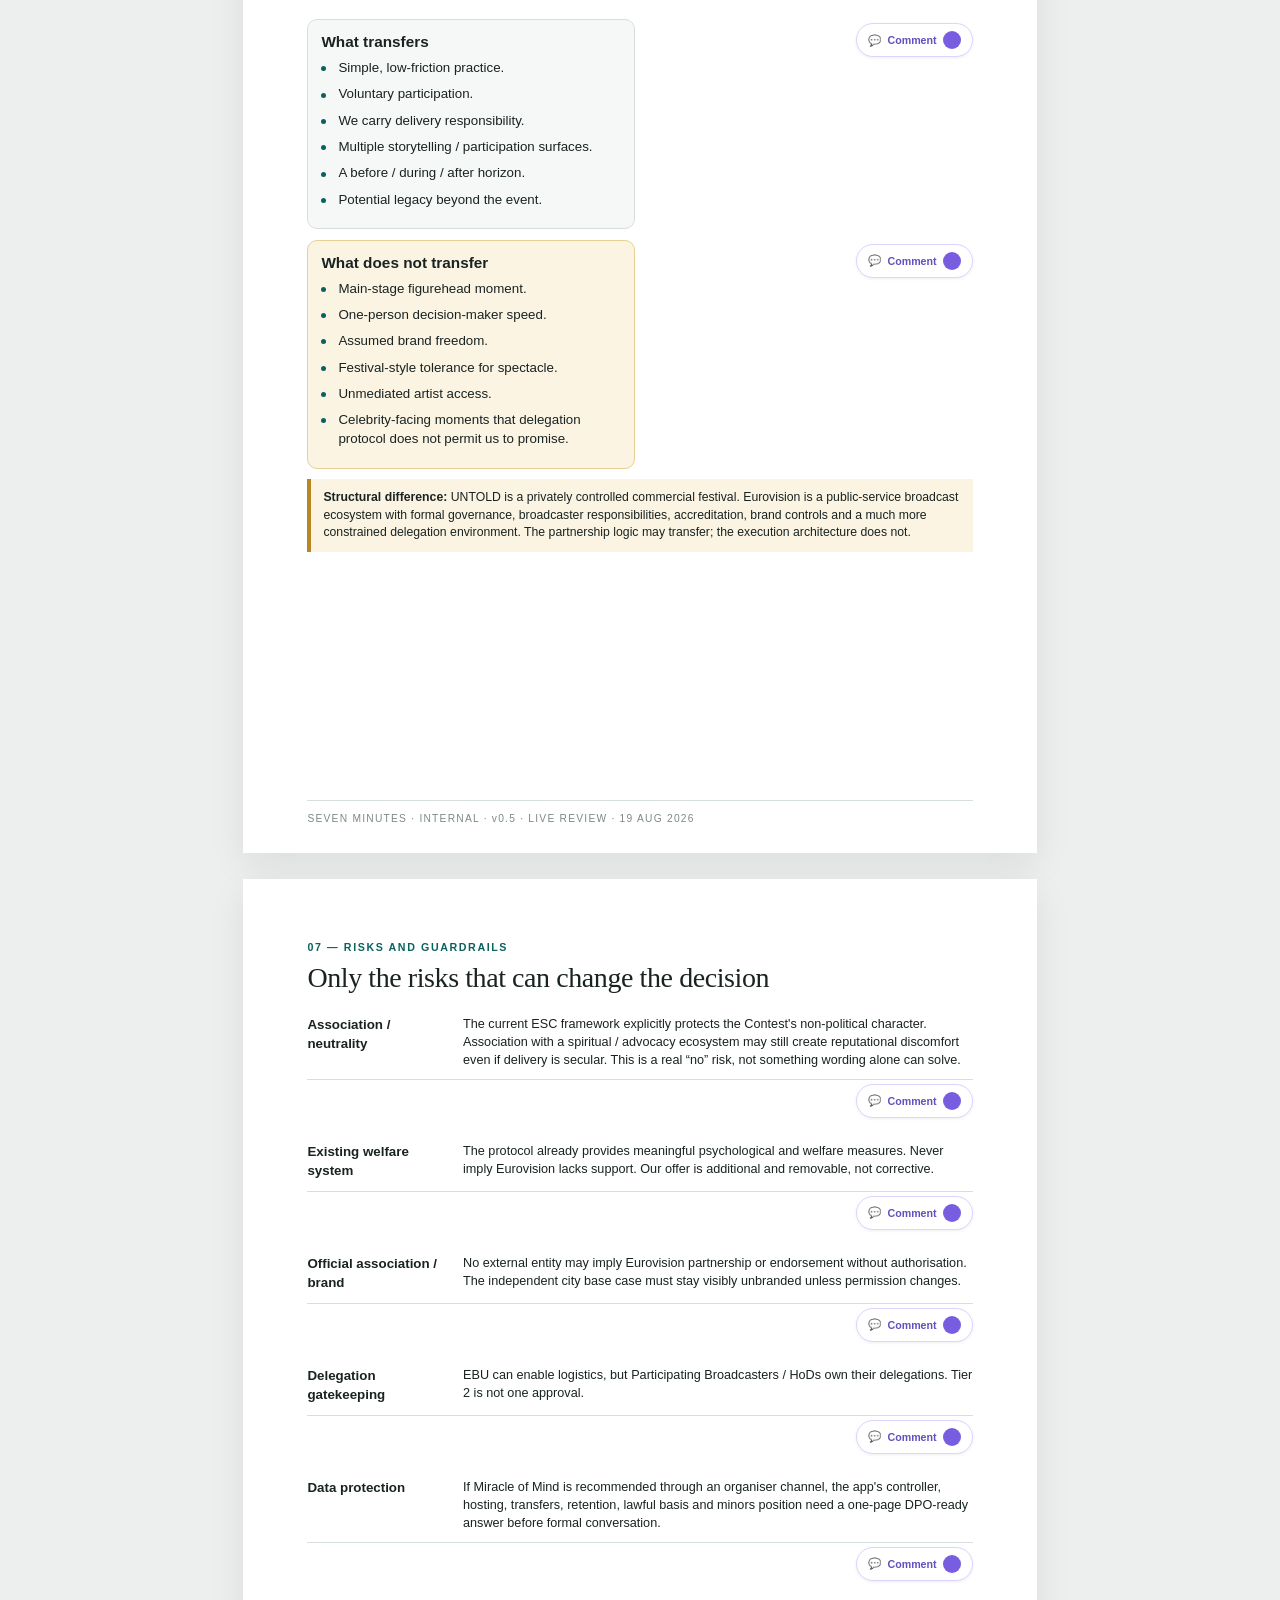
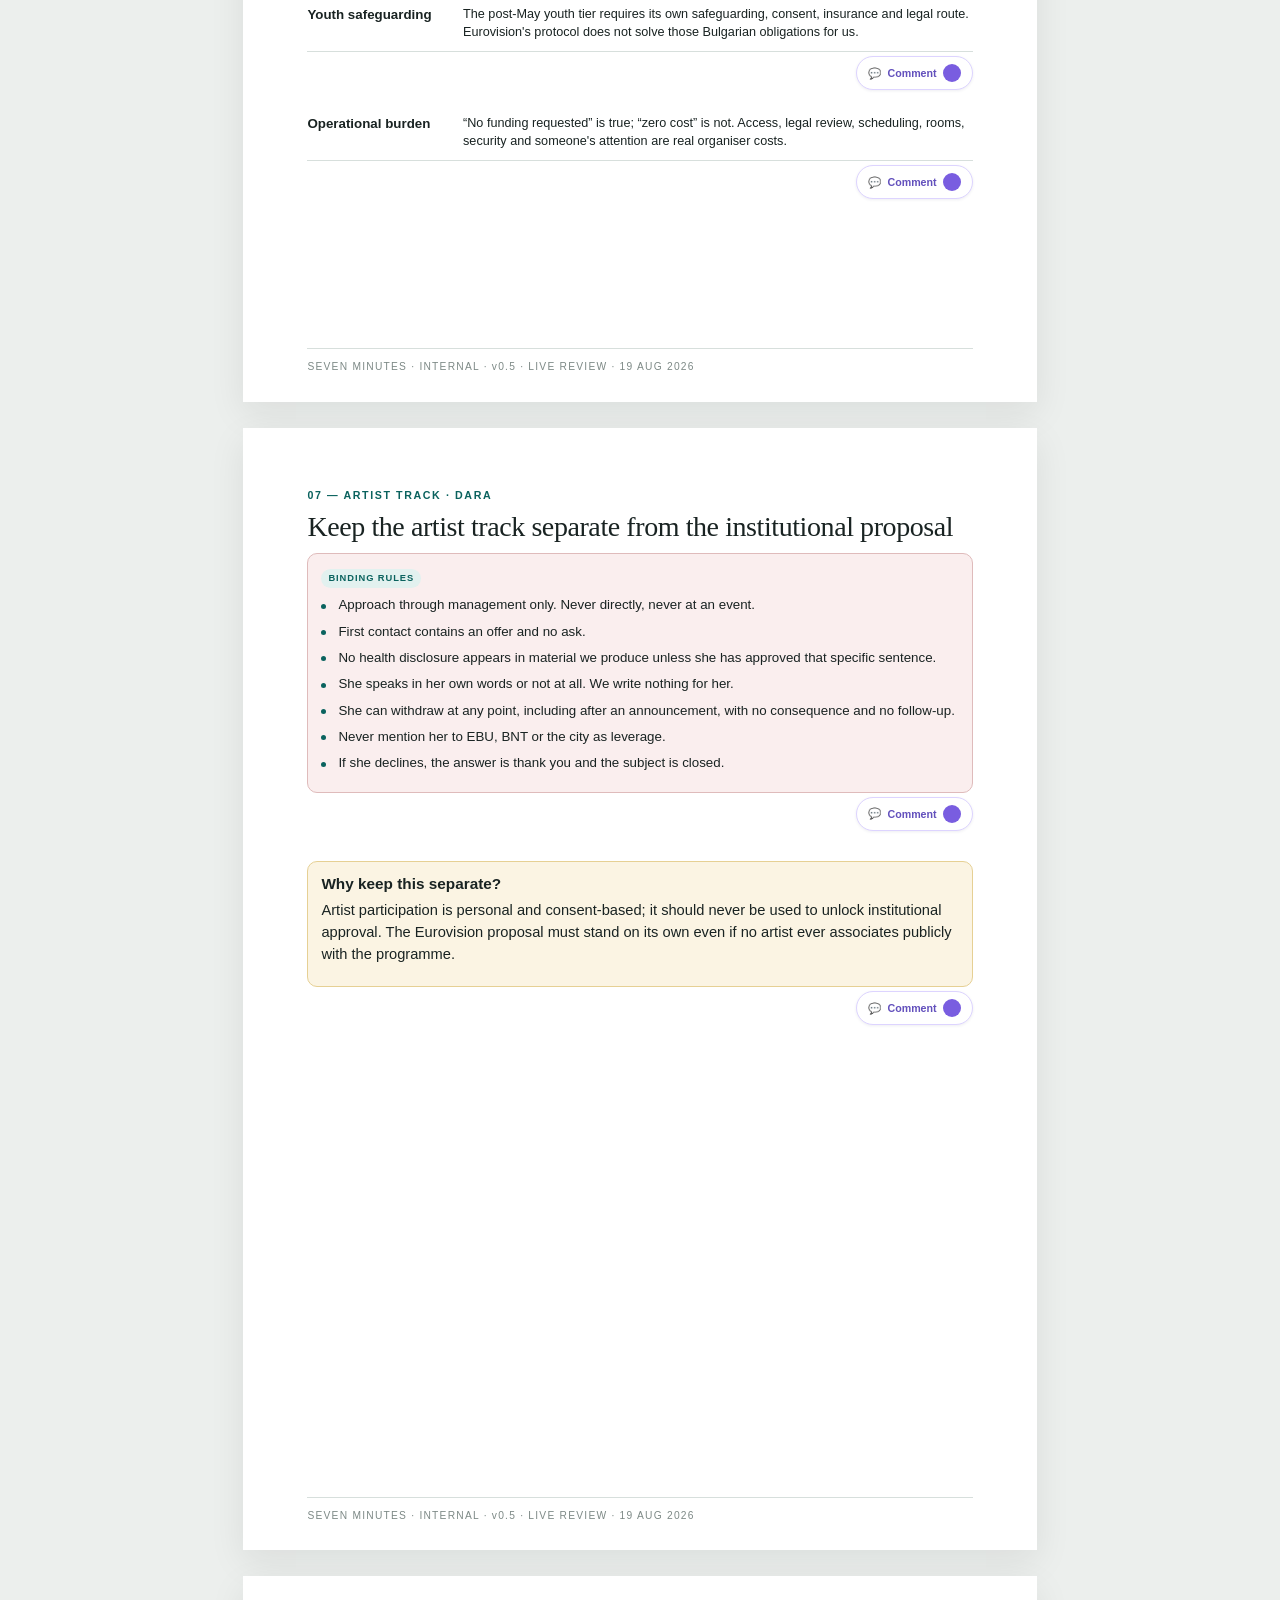
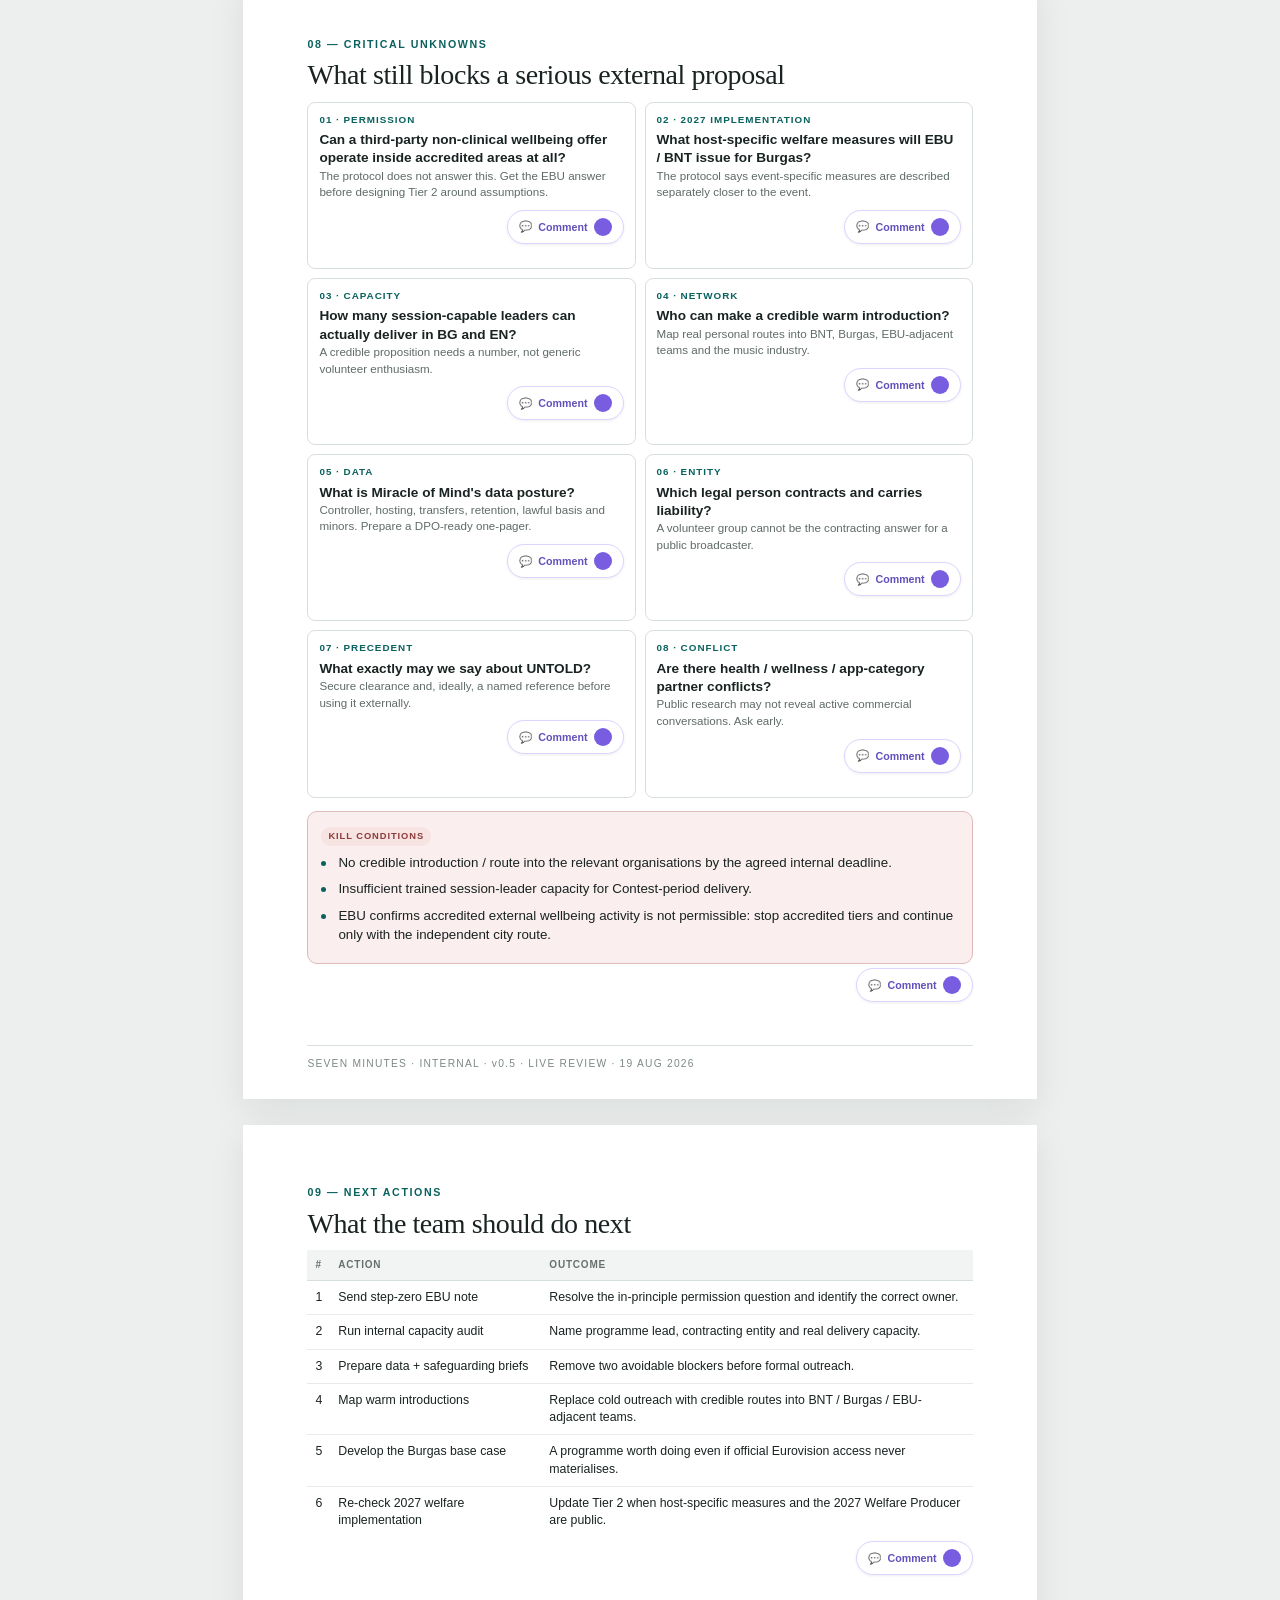
==== commit 2f94d6cd: "Complete rollback to previous review version" ====
--- a/index.html
+++ b/index.html
@@ -4,13 +4,19 @@
 <meta charset="utf-8">
 <meta name="viewport" content="width=device-width, initial-scale=1">
 <title>Seven Minutes - Decision Memo v0.5 · Live Review</title>
-<link rel="stylesheet" href="style.css?v=7">
-<link rel="stylesheet" href="review.css?v=7">
-<link rel="stylesheet" href="mobile-fix.css?v=7">
+<link rel="stylesheet" href="style.css?v=8">
+<link rel="stylesheet" href="review.css?v=8">
+<link rel="stylesheet" href="mobile-fix.css?v=8">
+<style>
+  .comment-zone{display:block!important;min-height:0!important;margin:4px 0 14px!important}
+  .comment-marker{display:flex!important;align-items:center!important;justify-content:center!important;width:max-content!important;height:34px!important;min-height:34px!important;max-height:34px!important;margin:0 0 0 auto!important;padding:7px 11px!important;flex:none!important;align-self:auto!important;border-radius:999px!important}
+  .comment-thread{width:100%!important;display:none;margin:8px 0 14px!important;box-sizing:border-box!important}
+  @media(max-width:800px){.comment-marker{height:36px!important;min-height:36px!important;max-height:36px!important}}
+</style>
 </head>
 <body>
 <div id="app" class="doc" aria-live="polite"></div>
-<script src="app.js?v=7" defer></script>
-<!-- deploy-trigger: 2026-08-21-review-ux-v7 -->
+<script src="app.js?v=8" defer></script>
+<!-- deploy-trigger: rollback-previous-review-version -->
 </body>
 </html>
--- a/review.css
+++ b/review.css
@@ -1,10 +1,4 @@
-:root{--comment:#6651d8;--comment-dark:#4f3dc0;--comment-soft:#f6f4ff;--comment-line:#d9d2fb;--review-ink:#192322}
-body.review-ready{padding-top:56px}
-.review-bar{position:fixed;z-index:1000;top:0;left:0;right:0;height:52px;display:flex;align-items:center;justify-content:center;background:rgba(25,35,34,.97);color:#fff;border-bottom:1px solid rgba(255,255,255,.10);box-shadow:0 5px 18px rgba(0,0,0,.11);backdrop-filter:blur(12px)}
-.review-bar-inner{width:min(210mm,calc(100% - 28px));display:flex;align-items:center;justify-content:space-between;gap:12px}.review-brand{display:flex;align-items:center;gap:10px;min-width:0}.review-dot{width:8px;height:8px;border-radius:50%;background:#a995ff;box-shadow:0 0 0 4px rgba(169,149,255,.13)}.review-title{font-size:9.2pt;font-weight:700;white-space:nowrap;overflow:hidden;text-overflow:ellipsis}.review-sub{font-size:7.9pt;color:#bfc9c6;margin-left:7px;font-weight:400}.review-actions{display:flex;align-items:center;gap:7px}.review-pill{appearance:none;border:1px solid rgba(255,255,255,.22);background:transparent;color:#fff;border-radius:999px;min-height:34px;padding:6px 11px;font:700 8.1pt Arial,sans-serif;cursor:pointer;transition:.15s}.review-pill:hover,.review-pill.active{background:rgba(255,255,255,.11)}.review-pill.primary{background:#fff;color:#202625;border-color:#fff}.review-pill.primary.active{background:#eee9ff;color:#4634ae;border-color:#d2c7ff}.review-pill:disabled{opacity:.42;cursor:default}.review-status{font-size:7.4pt;color:#bfc9c6;min-width:35px;text-align:right}
-.commentable{position:relative;border-radius:6px;transition:background .15s,box-shadow .15s}.comment-zone{display:none;width:100%;margin:4px 0 11px}.comment-zone.has-comments,.comment-zone.is-open,body.comment-mode .comment-zone[data-preferred="true"]{display:block}.comment-marker{width:max-content;min-height:30px;margin-left:auto;display:flex;align-items:center;justify-content:center;gap:5px;border:1px solid #d7d2ec;background:#fff;color:#645b7d;border-radius:999px;cursor:pointer;padding:4px 9px;font:700 7.8pt Arial,sans-serif;box-shadow:0 1px 3px rgba(40,32,78,.05);transition:.15s}.comment-marker:hover{border-color:#b8abf2;color:var(--comment-dark);background:#faf9ff}.comment-marker.has-comments{border-color:#cbbff9;background:var(--comment-soft);color:var(--comment-dark);padding-left:8px}.comment-marker .marker-icon{font-size:9pt;line-height:1}.comment-marker .count{display:inline-flex;align-items:center;justify-content:center;min-width:18px;height:18px;padding:0 5px;border-radius:999px;background:var(--comment);color:#fff;font-size:7.2pt;line-height:1}.comment-zone:not(.has-comments) .count{display:none}
-.comment-thread{display:none;width:100%;box-sizing:border-box;margin:7px 0 15px;padding:11px 12px 12px;border:1px solid var(--comment-line);border-left:3px solid var(--comment);border-radius:8px;background:#fbfaff;box-shadow:0 4px 14px rgba(63,45,130,.05)}.comment-thread-head{display:flex;justify-content:space-between;align-items:center;margin-bottom:8px}.comment-thread-title{font-size:7.5pt;font-weight:800;color:#6553bf;text-transform:uppercase;letter-spacing:.09em}.comment-close{width:28px;height:28px;border:0;border-radius:50%;background:transparent;color:#756c8a;font-size:16px;line-height:1;cursor:pointer}.comment-close:hover{background:#eeeaff}.comment-list{display:grid;gap:7px}.comment-item{background:#fff;border:1px solid #e0dbf7;border-radius:7px;padding:8px 9px}.comment-meta{display:flex;align-items:baseline;gap:7px;margin-bottom:3px}.comment-name{font-weight:700;font-size:8.6pt;color:var(--review-ink)}.comment-time{font-size:7pt;color:#8c849d}.comment-text{font-size:8.9pt;line-height:1.43;white-space:pre-wrap;overflow-wrap:anywhere}.comment-form{margin-top:9px;padding-top:9px;border-top:1px solid #e3def8}.comment-fields{display:grid;grid-template-columns:130px 1fr;gap:7px}.comment-input,.comment-textarea{width:100%;border:1px solid #d6cff2;border-radius:7px;background:#fff;color:#25212d;font:8.9pt Arial,sans-serif;padding:8px 9px;outline:none}.comment-textarea{min-height:58px;resize:vertical;line-height:1.4}.comment-input:focus,.comment-textarea:focus{border-color:#8b72ed;box-shadow:0 0 0 3px rgba(122,90,248,.08)}.comment-form-actions{display:flex;align-items:center;justify-content:space-between;gap:10px;margin-top:7px}.comment-hint{font-size:7.1pt;color:#8a8297}.comment-submit{border:0;background:var(--comment);color:#fff;border-radius:999px;min-height:32px;padding:6px 12px;font:700 8pt Arial,sans-serif;cursor:pointer}.comment-submit:hover{background:var(--comment-dark)}.comment-submit:disabled{opacity:.5}.comment-error{display:none;margin-top:6px;color:#9b3f3f;font-size:8pt}.comment-error.show{display:block}.review-toast{position:fixed;z-index:1200;left:50%;bottom:22px;transform:translateX(-50%) translateY(10px);background:#202625;color:#fff;border-radius:999px;padding:9px 13px;font:600 8.2pt Arial,sans-serif;opacity:0;pointer-events:none;transition:.2s;box-shadow:0 10px 30px rgba(0,0,0,.18)}.review-toast.show{opacity:1;transform:translateX(-50%) translateY(0)}
-@media(hover:hover){body.comment-mode .commentable:hover{background:rgba(102,81,216,.035);box-shadow:0 0 0 5px rgba(102,81,216,.035)}}
-@media(max-width:800px){body.review-ready{padding-top:52px}.review-bar{height:50px}.review-bar-inner{width:calc(100% - 16px)}.review-sub,.review-status{display:none}.review-title{font-size:8.5pt}.review-actions{gap:5px}.review-pill{min-height:38px;padding:7px 10px;font-size:8pt}.comment-zone{margin:3px 0 10px}.comment-marker{min-height:38px;padding:7px 10px;font-size:8.2pt;box-shadow:none}.comment-marker.has-comments{min-width:46px}.comment-thread{margin:6px 0 14px;padding:10px}.comment-fields{grid-template-columns:1fr}.comment-input{min-height:40px}.comment-textarea{min-height:72px}.comment-form-actions{align-items:flex-end}.comment-hint{max-width:145px;line-height:1.3}.comment-submit{min-height:40px;padding:8px 13px}.comment-name{font-size:9pt}.comment-text{font-size:9.2pt}}
-@media(max-width:380px){.review-title{max-width:92px}.review-pill{padding:7px 8px}.comment-hint{display:none}}
+:root{--comment:#7457df;--comment-soft:#f5f2ff;--comment-line:#dcd3ff}
+body.review-ready{padding-top:56px}.review-bar{position:fixed;z-index:1000;top:0;left:0;right:0;height:52px;display:flex;align-items:center;justify-content:center;background:rgba(25,35,34,.97);color:#fff;border-bottom:1px solid rgba(255,255,255,.12);box-shadow:0 7px 24px rgba(0,0,0,.12)}.review-bar-inner{width:min(210mm,calc(100% - 28px));display:flex;align-items:center;justify-content:space-between;gap:12px}.review-brand{display:flex;align-items:center;gap:10px;min-width:0}.review-dot{width:9px;height:9px;border-radius:50%;background:#bdaeff;box-shadow:0 0 0 5px rgba(189,174,255,.13)}.review-title{font-size:9.3pt;font-weight:700;white-space:nowrap;overflow:hidden;text-overflow:ellipsis}.review-sub{font-size:8pt;color:#bfc9c6;margin-left:8px;font-weight:400}.review-actions{display:flex;align-items:center;gap:7px}.review-pill{appearance:none;border:1px solid rgba(255,255,255,.22);background:rgba(255,255,255,.08);color:#fff;border-radius:999px;padding:7px 10px;font:600 8.2pt Arial,sans-serif;cursor:pointer}.review-pill.primary{background:#fff;color:#202625}.review-status{font-size:7.6pt;color:#bfc9c6;min-width:46px;text-align:right}.commentable{position:relative}.comment-zone{margin:2px 0 12px;min-height:30px;display:flex;flex-direction:column;align-items:flex-end;justify-content:flex-start}.comment-marker{width:max-content;flex:0 0 auto;display:inline-flex;align-items:center;gap:6px;border:1px solid var(--comment-line);background:#fff;color:#5c49ba;border-radius:999px;cursor:pointer;padding:5px 9px;font:700 8pt Arial,sans-serif;opacity:.96;box-shadow:0 1px 3px rgba(44,33,92,.08);transition:background .15s,border-color .15s,color .15s,box-shadow .15s,transform .15s}.comment-marker:hover,.commentable:hover+.comment-zone .comment-marker{background:var(--comment-soft);border-color:#bbaaf7;color:#5238c8;box-shadow:0 3px 9px rgba(65,44,150,.12)}.comment-marker:active{transform:translateY(1px)}.comment-marker.has-comments{background:var(--comment-soft);border-color:#b9a8f8;color:#4f36c6;box-shadow:0 2px 7px rgba(65,44,150,.10)}.comment-marker .count{display:inline-flex;align-items:center;justify-content:center;min-width:18px;height:18px;padding:0 5px;border-radius:999px;background:var(--comment);color:#fff;font-size:7.3pt;line-height:1}.comment-thread{display:none;width:100%;align-self:stretch;box-sizing:border-box;border-left:3px solid var(--comment);background:var(--comment-soft);border-radius:0 10px 10px 0;margin:8px 0 14px;padding:10px 11px 11px}.comment-thread-head{display:flex;justify-content:space-between;align-items:center;margin-bottom:7px}.comment-thread-title{font-size:7.8pt;font-weight:700;color:#5e4abc;text-transform:uppercase;letter-spacing:.08em}.comment-close{border:0;background:transparent;color:#756c8a;font-size:15px;cursor:pointer}.comment-list{display:grid;gap:7px}.comment-item{background:#fff;border:1px solid var(--comment-line);border-radius:8px;padding:8px 9px}.comment-meta{display:flex;align-items:baseline;gap:7px;margin-bottom:3px}.comment-name{font-weight:700;font-size:8.8pt}.comment-time{font-size:7.2pt;color:#8c849d}.comment-text{font-size:9pt;line-height:1.42;white-space:pre-wrap;overflow-wrap:anywhere}.comment-empty{font-size:8.4pt;color:#797188;margin-bottom:7px}.comment-form{margin-top:8px;padding-top:8px;border-top:1px solid var(--comment-line)}.comment-fields{display:grid;grid-template-columns:145px 1fr;gap:7px}.comment-input,.comment-textarea{width:100%;border:1px solid #cfc6ee;border-radius:8px;background:#fff;color:#25212d;font:9pt Arial,sans-serif;padding:8px;outline:none}.comment-textarea{min-height:68px;resize:vertical;line-height:1.4}.comment-input:focus,.comment-textarea:focus{border-color:#8b72ed;box-shadow:0 0 0 3px rgba(122,90,248,.10)}.comment-form-actions{display:flex;align-items:center;justify-content:space-between;gap:8px;margin-top:7px}.comment-hint{font-size:7.3pt;color:#8a8297}.comment-submit{border:0;background:#5e47d7;color:#fff;border-radius:999px;padding:7px 12px;font:700 8.2pt Arial,sans-serif;cursor:pointer}.comment-submit:disabled{opacity:.5}.comment-error{display:none;margin-top:6px;color:#9b3f3f;font-size:8pt}.comment-error.show{display:block}.review-toast{position:fixed;z-index:1200;left:50%;bottom:22px;transform:translateX(-50%) translateY(10px);background:#202625;color:#fff;border-radius:999px;padding:9px 13px;font:600 8.3pt Arial,sans-serif;opacity:0;pointer-events:none;transition:.2s;box-shadow:0 10px 30px rgba(0,0,0,.18)}.review-toast.show{opacity:1;transform:translateX(-50%) translateY(0)}
+@media(max-width:800px){body.review-ready{padding-top:50px}.review-bar{height:48px}.review-bar-inner{width:calc(100% - 18px)}.review-sub,.review-status{display:none}.review-title{font-size:8.4pt}.review-pill{padding:6px 8px;font-size:7.8pt}.comment-zone{margin:4px 0 14px;min-height:36px}.comment-marker{min-height:34px;padding:7px 11px;font-size:8.5pt;gap:6px;opacity:1;box-shadow:0 2px 7px rgba(65,44,150,.11)}.comment-marker .count{min-width:19px;height:19px;font-size:7.5pt}.comment-thread{padding:9px}.comment-fields{grid-template-columns:1fr}.comment-textarea{min-height:80px}}
 @media print{body.review-ready{padding-top:0}.review-bar,.comment-zone,.review-toast,[data-review-ui=true]{display:none!important}}
